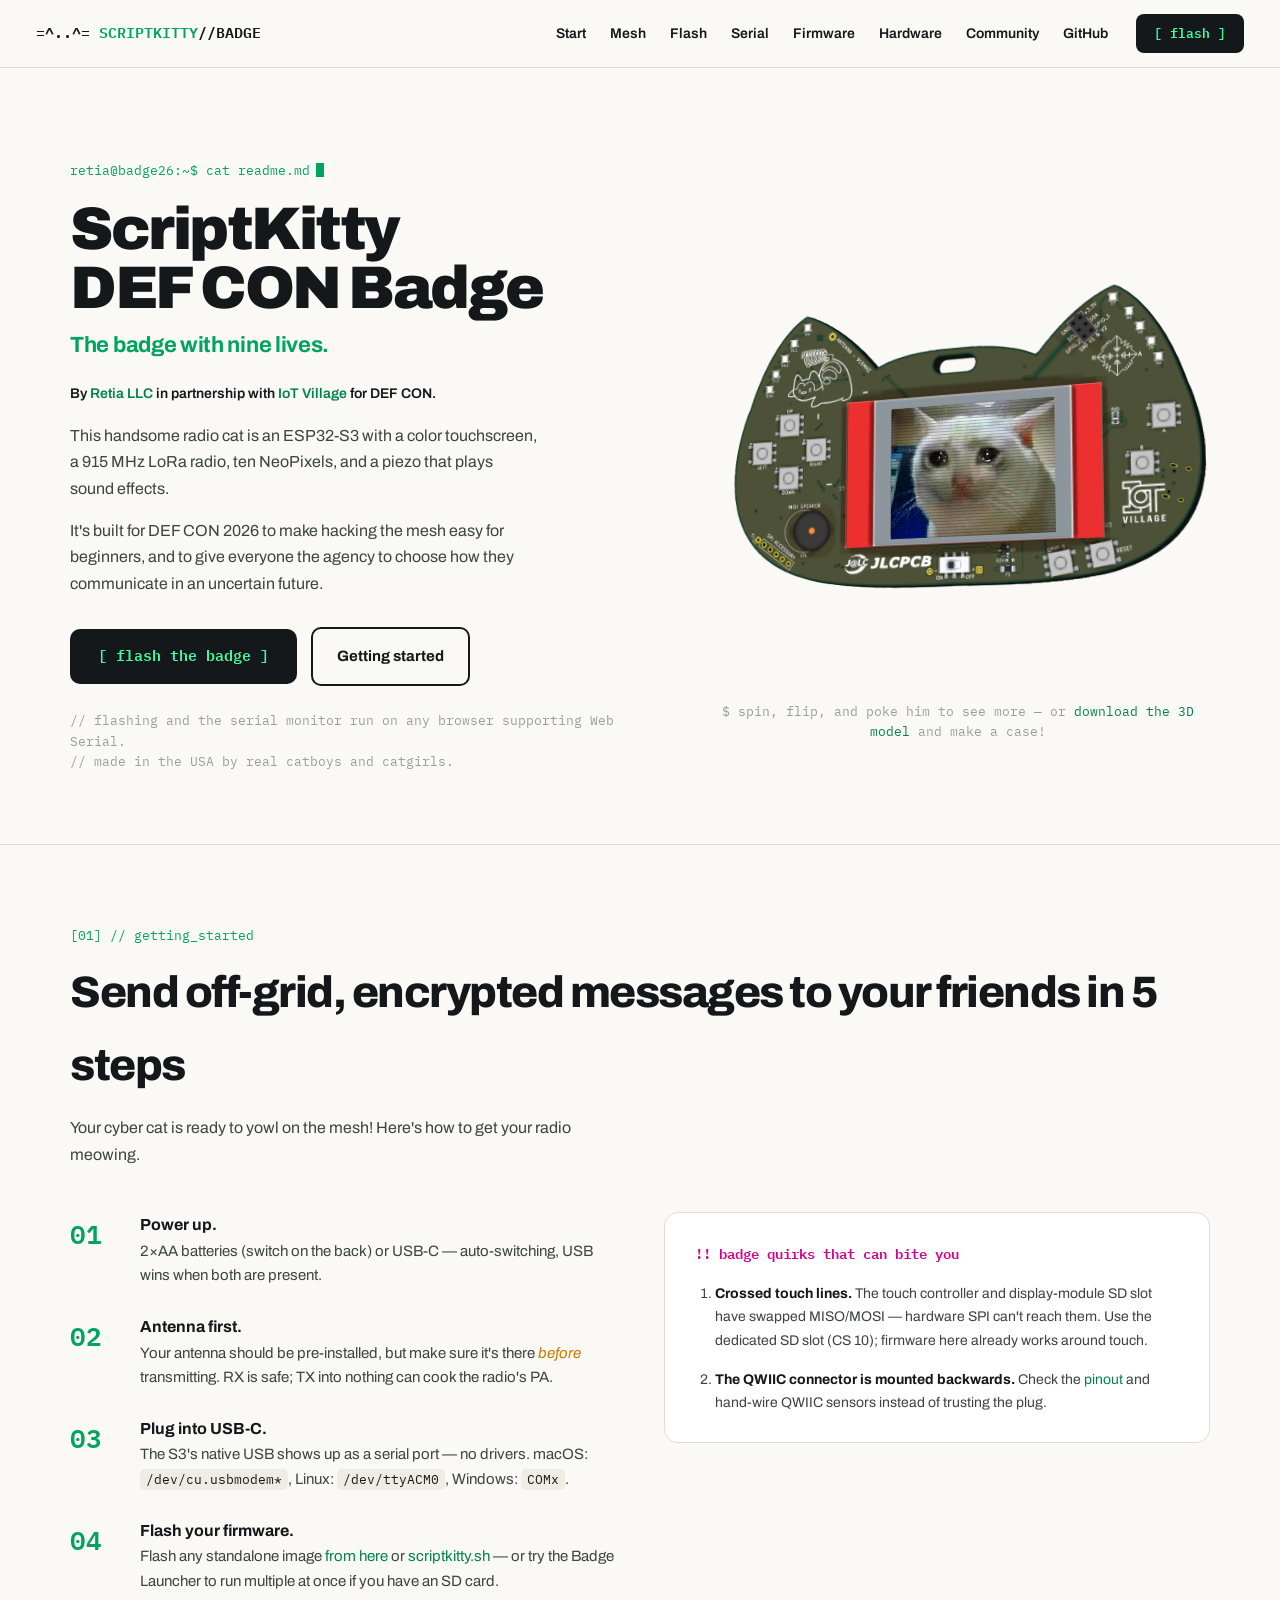
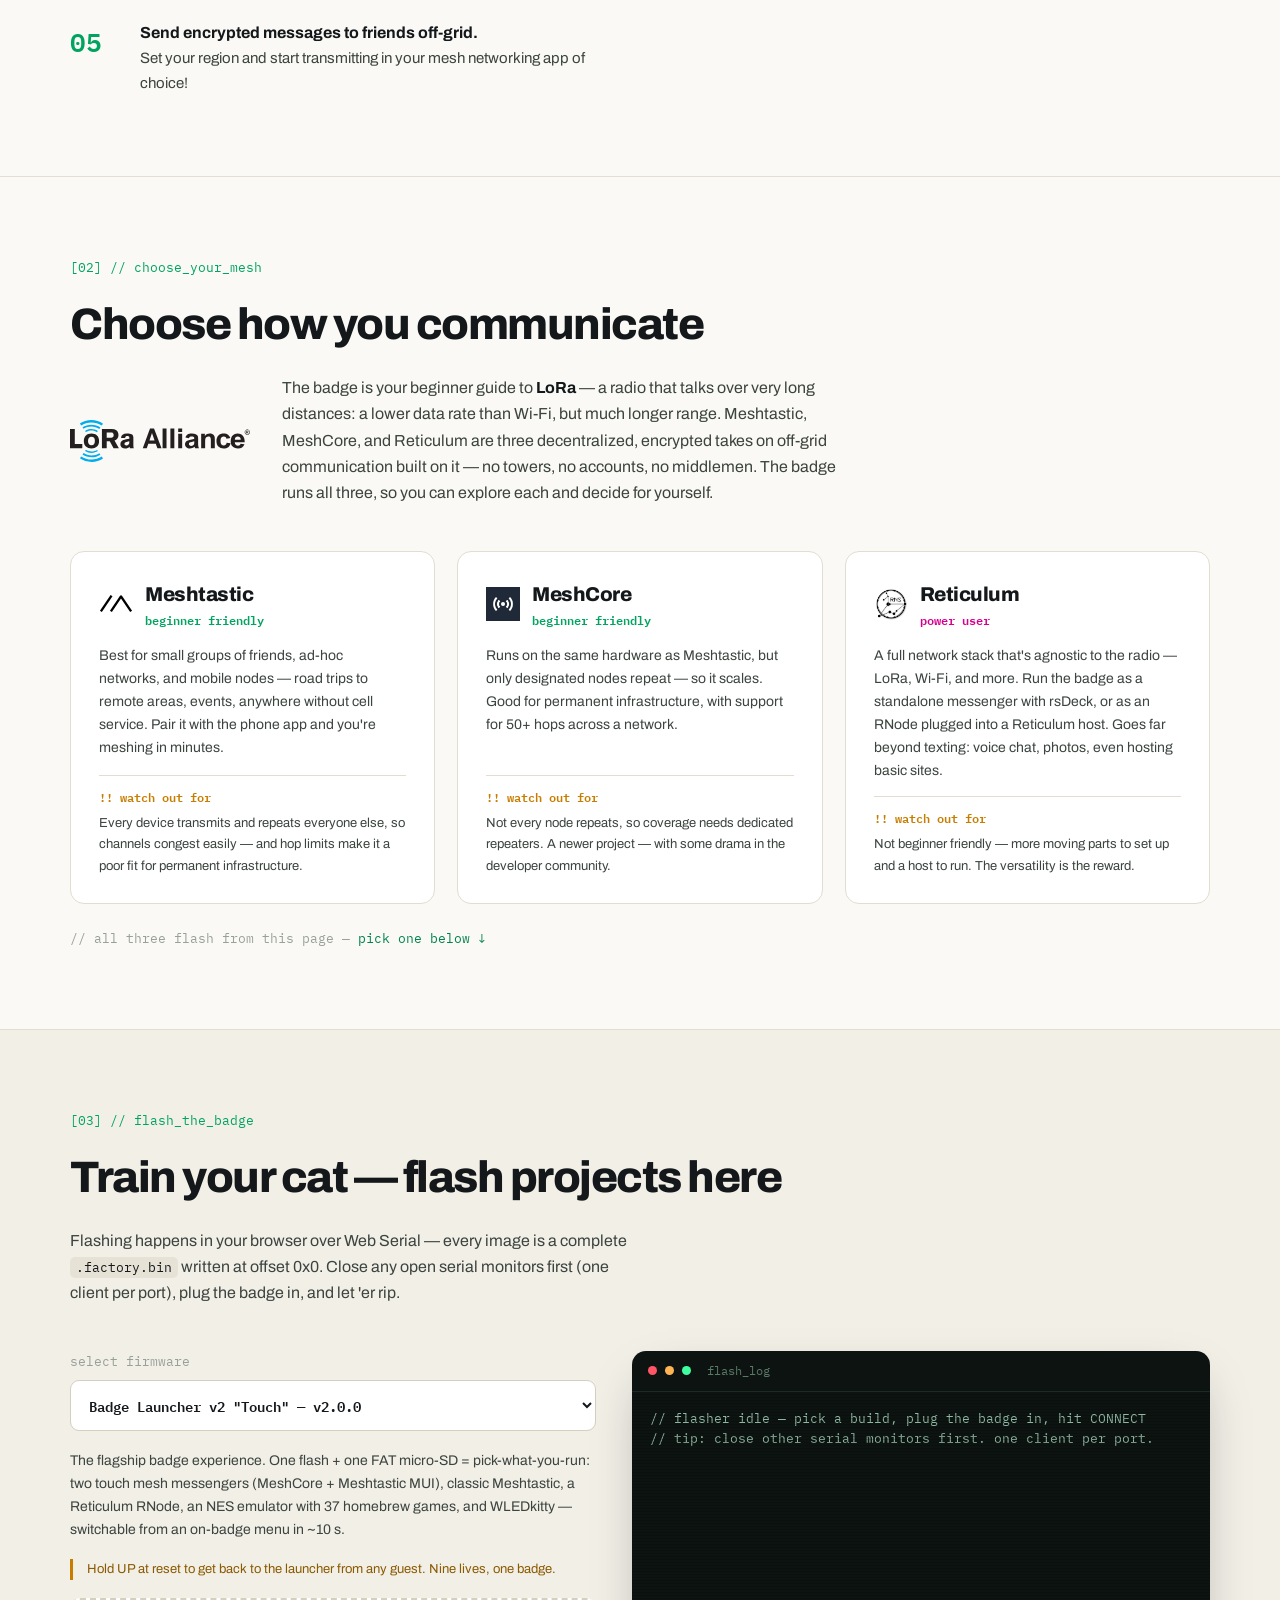
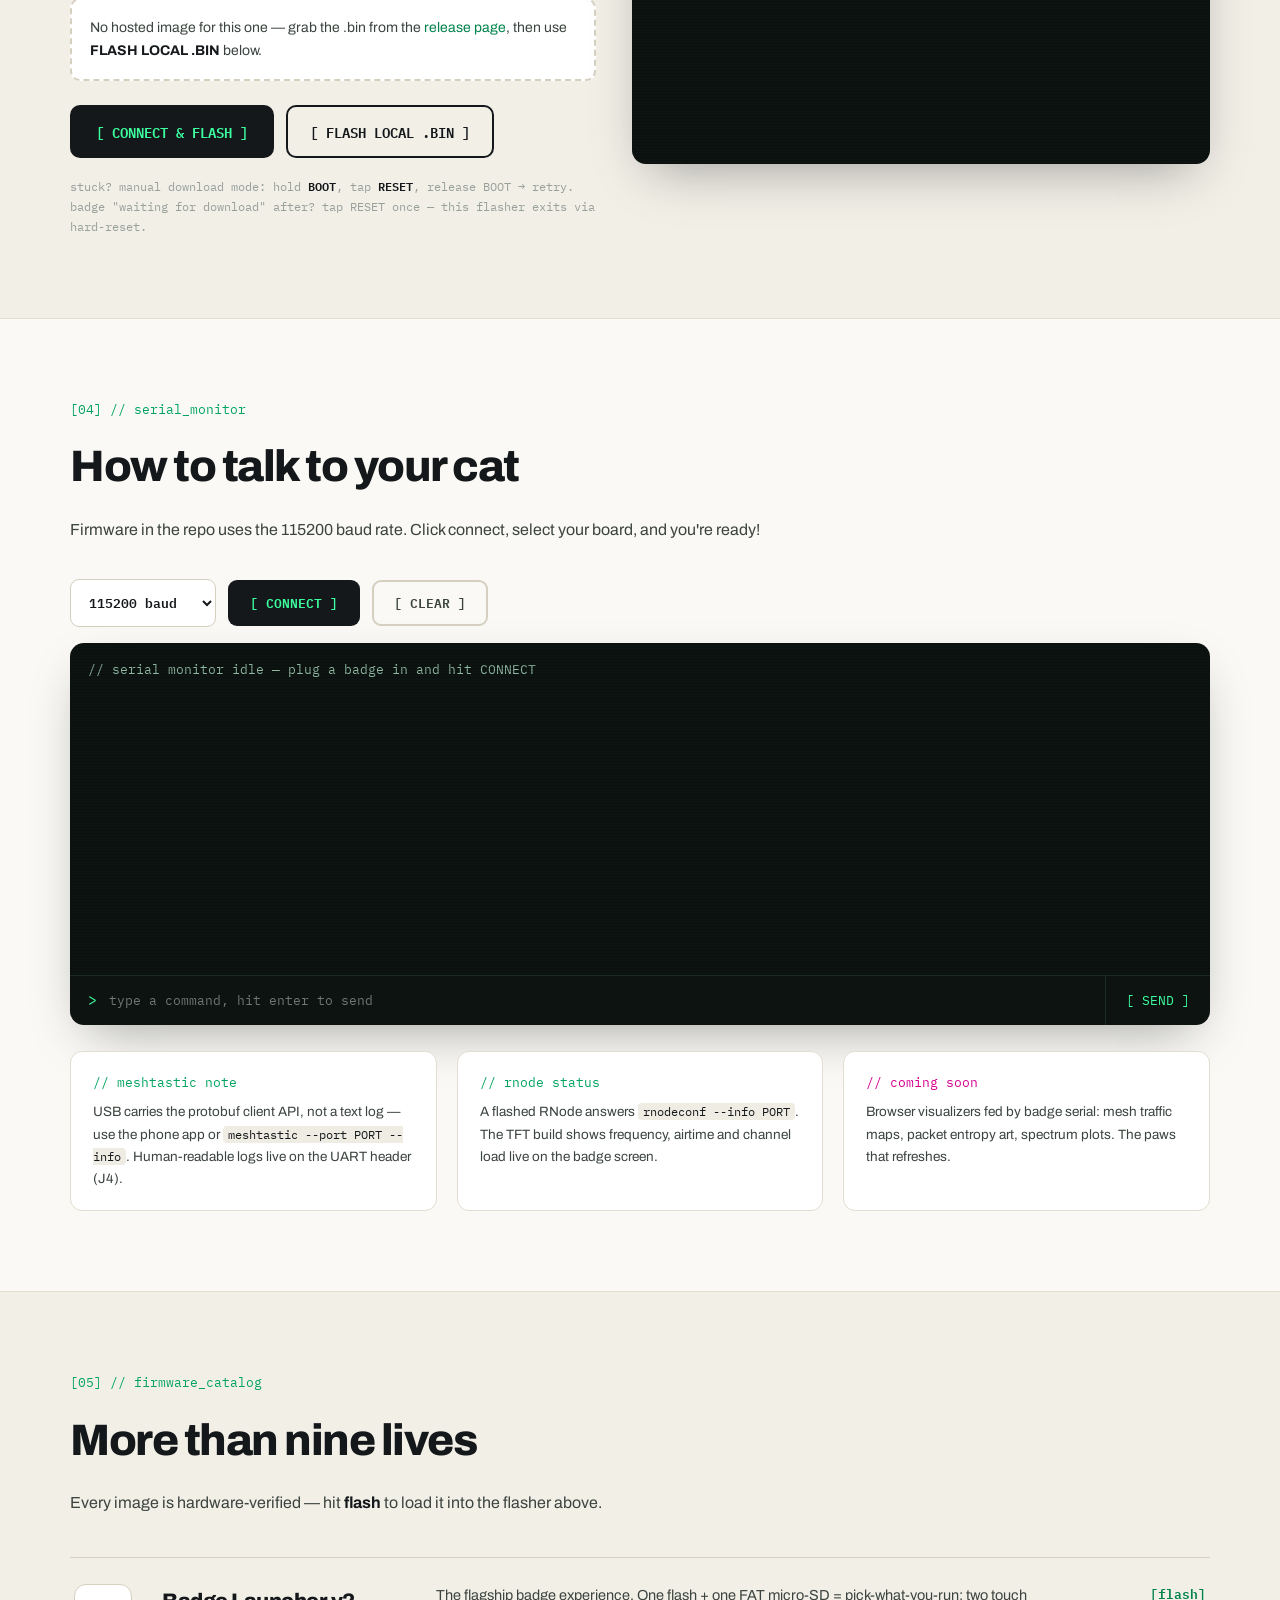
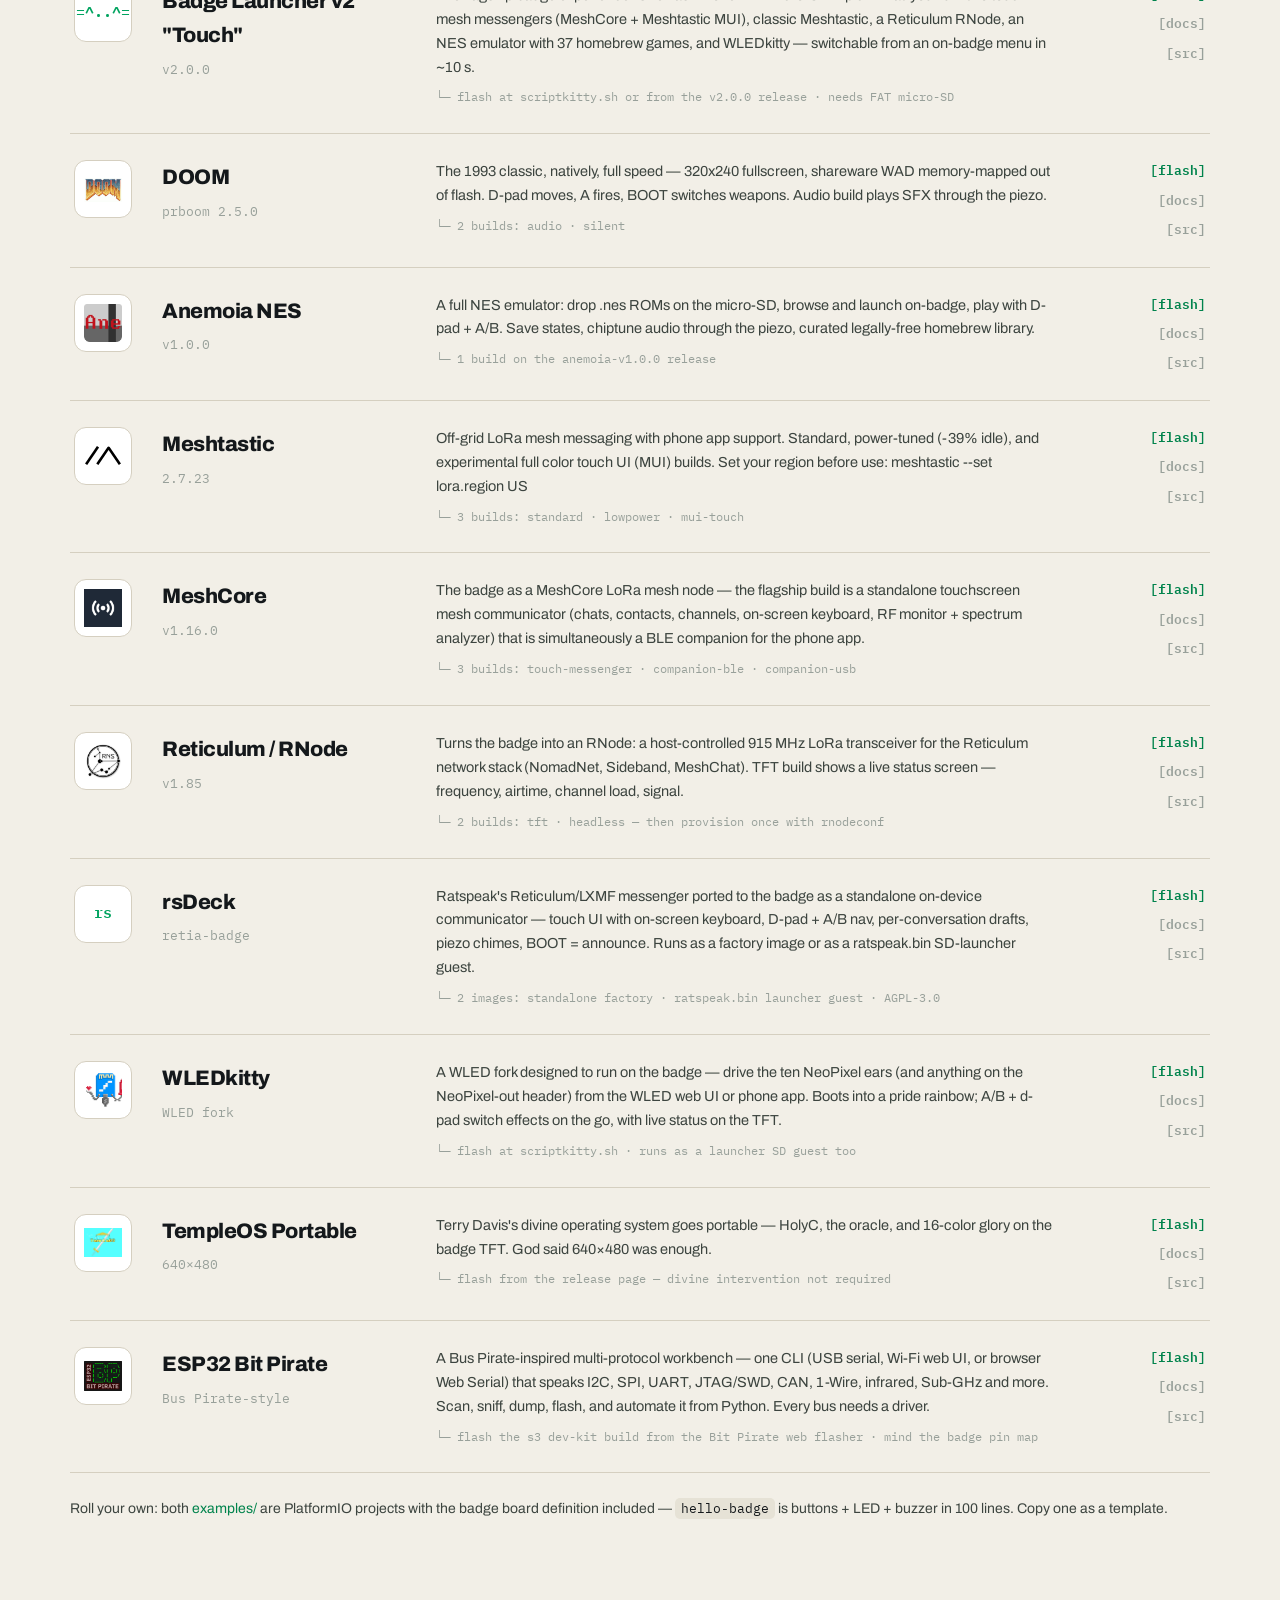
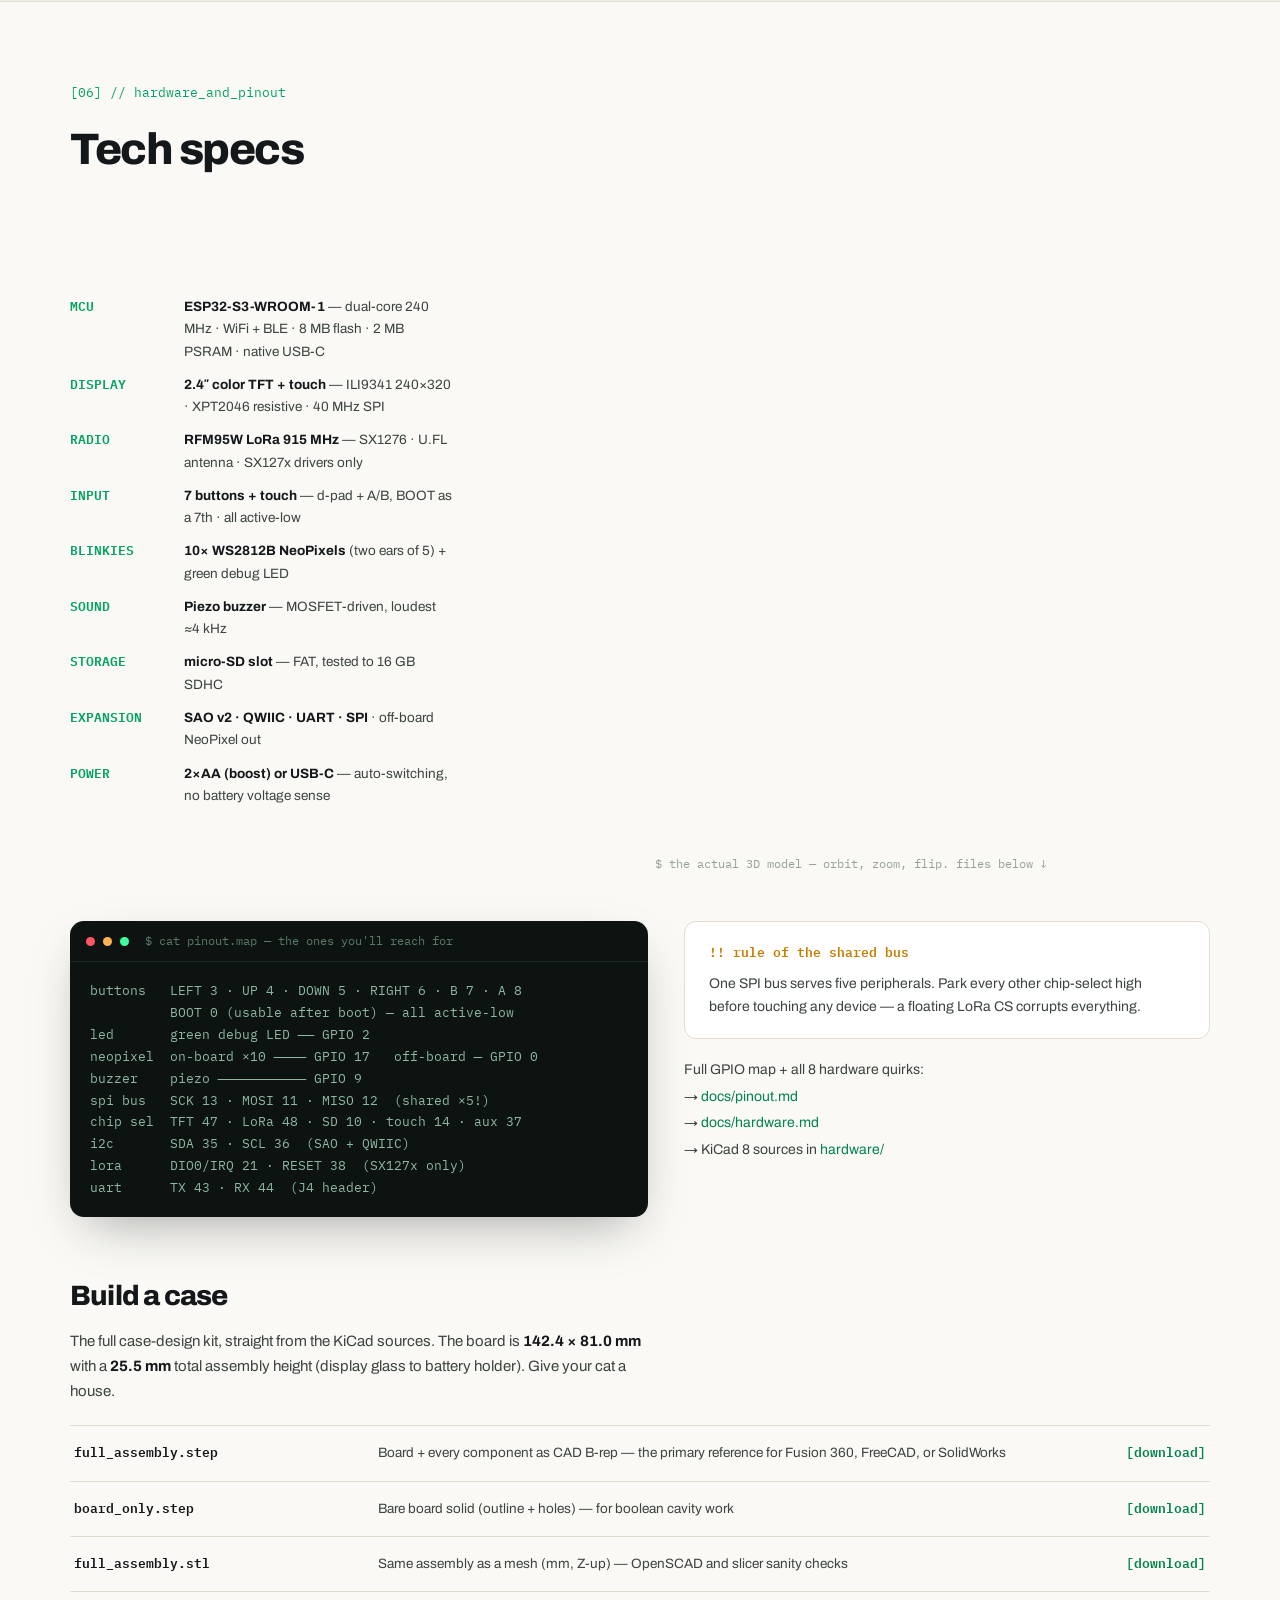
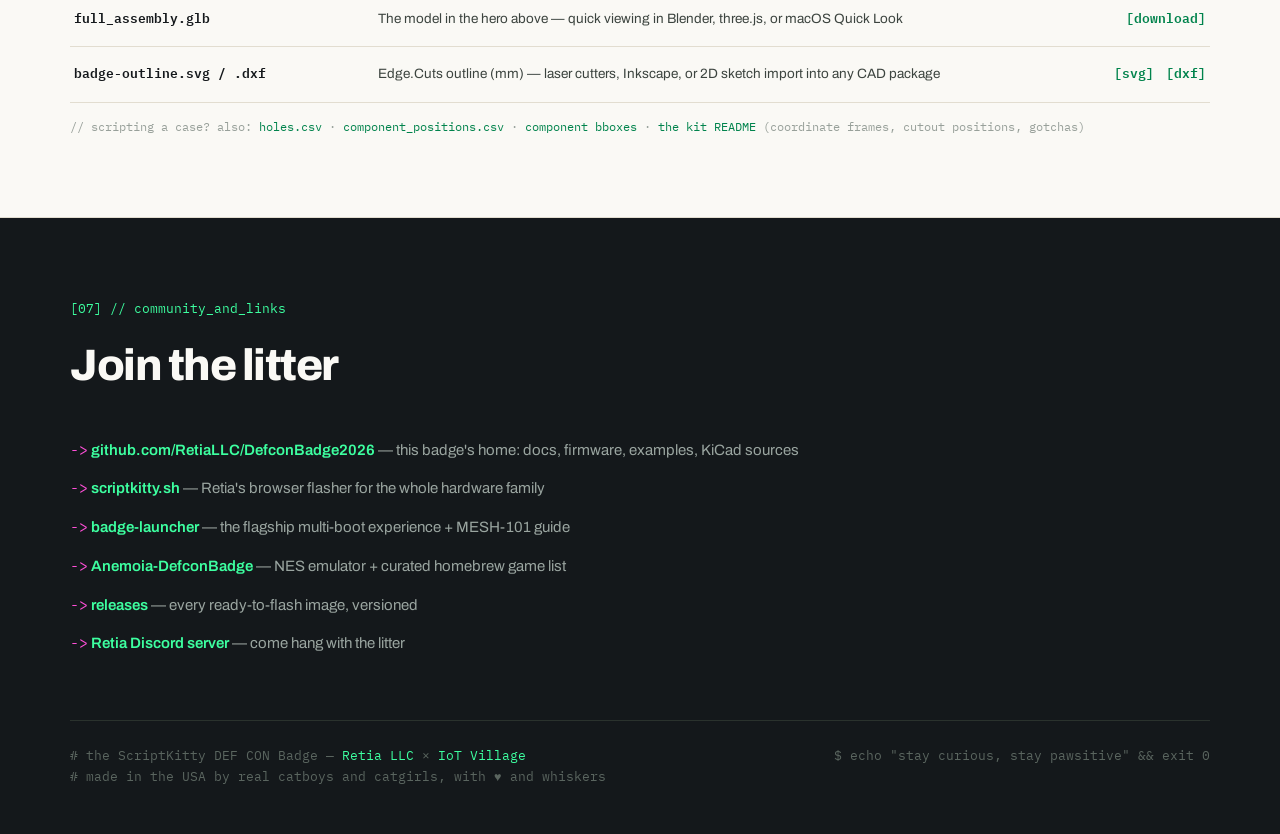
==== index.html @ ab83ee5b "Let the serial-monitor lead sit on one line Co-Authored-By: Claude Fable 5 <noreply@anthropic.com>" ====
<!DOCTYPE html>
<html lang="en">
<head>
<meta charset="utf-8">
<meta name="viewport" content="width=device-width, initial-scale=1">
<title>ScriptKitty DEF CON Badge — getting started</title>
<meta name="description" content="The badge with nine lives. Getting started, in-browser flashing, serial monitor, firmware catalog, hardware specs and case-design kit for the ScriptKitty DEF CON Badge by Retia LLC × IoT Village.">
<meta property="og:title" content="ScriptKitty DEF CON Badge">
<meta property="og:description" content="The badge with nine lives — flash it, mesh with it, build it a house.">
<meta property="og:image" content="https://www.catbadge.online/assets/badge-top-clean.png">
<meta property="og:url" content="https://www.catbadge.online/">
<link rel="icon" href="data:image/svg+xml,%3Csvg%20xmlns='http://www.w3.org/2000/svg'%20viewBox='0%200%20100%20100'%3E%3Ctext%20y='0.9em'%20font-size='90'%3E%F0%9F%90%B1%3C/text%3E%3C/svg%3E">
<link rel="preconnect" href="https://fonts.googleapis.com">
<link rel="preconnect" href="https://fonts.gstatic.com" crossorigin>
<link href="https://fonts.googleapis.com/css2?family=Archivo:wght@400;500;600;700;800;900&family=IBM+Plex+Mono:wght@400;500;600&display=swap" rel="stylesheet">
<link rel="stylesheet" href="styles.css">
<script type="module">
import { ESPLoader, Transport } from "./vendor/esptool-bundle.js";
window.esptooljs = { ESPLoader, Transport };
</script>
<script type="module" src="vendor/model-viewer.min.js"></script>
</head>
<body>
<div style="font-family:'Archivo',sans-serif; background:#faf9f5; color:#3c443f; min-height:100vh; font-size:15px; line-height:1.65;">

  <nav style="position:sticky; top:0; z-index:50; display:flex; align-items:center; gap:28px; padding:14px 36px; background:rgba(250,249,245,0.94); backdrop-filter:blur(8px); border-bottom:1px solid #e2ddd0; flex-wrap:wrap;">
    <span style="font-family:'IBM Plex Mono',monospace; font-weight:600; color:#14181b; font-size:15px;">=^..^= <span style="color:#00a35f;">SCRIPTKITTY</span>//BADGE</span>
    <div style="display:flex; gap:24px; flex-wrap:wrap; font-size:14px; font-weight:600; margin-left:auto;">
      <a href="#start" class="nav-link">Start</a>
      <a href="#mesh" class="nav-link">Mesh</a>
      <a href="#flash" class="nav-link">Flash</a>
      <a href="#serial" class="nav-link">Serial</a>
      <a href="#firmware" class="nav-link">Firmware</a>
      <a href="#hardware" class="nav-link">Hardware</a>
      <a href="#links" class="nav-link">Community</a>
      <a href="https://github.com/RetiaLLC/DefconBadge2026" target="_blank" rel="noopener" class="nav-link">GitHub</a>
    </div>
    <a href="#flash" class="btn-dark" style="font-size:13px; padding:9px 18px; border-radius:8px;">[ flash ]</a>
  </nav>

  <header style="max-width:1140px; margin:0 auto; padding:92px 36px 72px; display:grid; grid-template-columns:1.15fr 1fr; gap:56px; align-items:center;" class="grid-hero">
    <div>
      <div style="font-family:'IBM Plex Mono',monospace; font-size:13px; color:#00a35f; margin-bottom:18px;">retia@badge26:~$ cat readme.md<span style="display:inline-block; width:8px; height:14px; background:#00a35f; margin-left:6px; vertical-align:-2px; animation:blinkc 1.1s step-end infinite;"></span></div>
      <h1 style="margin:0 0 10px; font-size:60px; line-height:0.98; color:#14181b; font-weight:900; letter-spacing:-2.5px;">ScriptKitty<br>DEF CON Badge</h1>
      <div style="font-size:22px; font-weight:700; color:#00a35f; margin-bottom:18px; letter-spacing:-0.3px;">The badge with nine lives.</div>
      <div style="font-size:14px; font-weight:600; color:#14181b; margin-bottom:18px;">By <a href="https://retia.io" target="_blank" rel="noopener">Retia LLC</a> in partnership with <a href="https://www.iotvillage.org" target="_blank" rel="noopener">IoT Village</a> for DEF CON.</div>
      <p style="margin:0 0 16px; max-width:52ch; font-size:16px;">This handsome radio cat is an ESP32-S3 with a color touchscreen, a 915&nbsp;MHz LoRa radio, ten NeoPixels, and a piezo that plays sound effects.</p>
      <p style="margin:0 0 30px; max-width:52ch; font-size:16px;">It's built for DEF CON 2026 to make hacking the mesh easy for beginners, and to give everyone the agency to choose how they communicate in an uncertain future.</p>
      <div style="display:flex; gap:14px; flex-wrap:wrap; align-items:center;">
        <a href="#flash" class="btn-dark" style="font-size:15px; padding:15px 28px; border-radius:10px;">[ flash the badge ]</a>
        <a href="#start" class="btn-outline" style="font-family:'Archivo',sans-serif; font-weight:700; font-size:15px; padding:15px 24px; border-radius:10px;">Getting started</a>
      </div>
      <div style="margin-top:24px; font-family:'IBM Plex Mono',monospace; font-size:12.5px; color:#98a09a;">// flashing and the serial monitor run on any browser supporting Web Serial.<br>// made in the USA by real catboys and catgirls.</div>
    </div>
    <div style="user-select:none;">
      <div id="spin-stage" style="perspective:1500px; cursor:grab; touch-action:none;">
        <div id="spin-card" style="position:relative; width:100%; aspect-ratio:1/1; transform-style:preserve-3d; will-change:transform;">
          <img src="assets/badge-top-clean.png" alt="" draggable="false" style="position:absolute; inset:0; width:100%; height:100%; transform:translateZ(-7px); filter:brightness(0.28) saturate(0.5);">
          <img src="assets/badge-top-clean.png" alt="" draggable="false" style="position:absolute; inset:0; width:100%; height:100%; transform:translateZ(-3.5px); filter:brightness(0.28) saturate(0.5);">
          <img src="assets/badge-top-clean.png" alt="" draggable="false" style="position:absolute; inset:0; width:100%; height:100%; transform:translateZ(0px); filter:brightness(0.28) saturate(0.5);">
          <img src="assets/badge-top-clean.png" alt="" draggable="false" style="position:absolute; inset:0; width:100%; height:100%; transform:translateZ(3.5px); filter:brightness(0.28) saturate(0.5);">
          <img src="assets/badge-top-clean.png" alt="" draggable="false" style="position:absolute; inset:0; width:100%; height:100%; transform:translateZ(7px); filter:brightness(0.28) saturate(0.5);">
          <img src="assets/badge-top-clean.png" alt="Badge top — KiCad render" draggable="false" style="position:absolute; inset:0; width:100%; height:100%; backface-visibility:hidden; transform:translateZ(10px);">
          <img src="assets/badge-bottom-clean.png" alt="Badge bottom — KiCad render" draggable="false" style="position:absolute; inset:0; width:100%; height:100%; backface-visibility:hidden; transform:rotateY(180deg) translateZ(10px);">
          <img src="assets/screen-cat.jpg" alt="On-screen content" draggable="false" style="position:absolute; left:36.4%; top:42.8%; width:34.4%; height:26.3%; object-fit:cover; backface-visibility:hidden; transform:translateZ(10.5px); image-rendering:pixelated; filter:contrast(1.25) saturate(1.5) brightness(0.95);">
          <div style="position:absolute; left:36.4%; top:42.8%; width:34.4%; height:26.3%; pointer-events:none; backface-visibility:hidden; transform:translateZ(10.6px); background:repeating-linear-gradient(0deg, rgba(0,0,0,0.22) 0px, rgba(0,0,0,0.22) 1px, transparent 1px, transparent 3px), radial-gradient(ellipse at center, transparent 55%, rgba(0,0,0,0.35) 100%);"></div>
        </div>
      </div>
      <div style="margin-top:6px; font-family:'IBM Plex Mono',monospace; font-size:12.5px; color:#98a09a; text-align:center;">$ spin, flip, and poke him to see more — or <a href="#case">download the 3D model</a> and make a case!</div>
    </div>
  </header>

  <section id="start" style="border-top:1px solid #e2ddd0;">
    <div style="max-width:1140px; margin:0 auto; padding:80px 36px;">
      <div style="font-family:'IBM Plex Mono',monospace; font-size:13px; color:#00a35f; margin-bottom:10px;">[01] // getting_started</div>
      <h2 style="margin:0 0 14px; font-size:44px; color:#14181b; font-weight:800; letter-spacing:-1.5px;">Send off-grid, encrypted messages to your friends in 5 steps</h2>
      <p style="margin:0 0 44px; max-width:62ch; font-size:16px;">Your cyber cat is ready to yowl on the mesh! Here's how to get your radio meowing.</p>
      <div style="display:grid; grid-template-columns:1fr 1fr; gap:48px; align-items:start;" class="grid-2col">
        <ol style="list-style:none; margin:0; padding:0; display:grid; gap:26px;">
          <li style="display:grid; grid-template-columns:52px 1fr; gap:18px;">
            <span style="font-family:'IBM Plex Mono',monospace; font-size:26px; font-weight:600; color:#00a35f;">01</span>
            <span><strong style="color:#14181b; font-size:16px;">Power up.</strong><br>2×AA batteries (switch on the back) or USB-C — auto-switching, USB wins when both are present.</span>
          </li>
          <li style="display:grid; grid-template-columns:52px 1fr; gap:18px;">
            <span style="font-family:'IBM Plex Mono',monospace; font-size:26px; font-weight:600; color:#00a35f;">02</span>
            <span><strong style="color:#14181b; font-size:16px;">Antenna first.</strong><br>Your antenna should be pre-installed, but make sure it's there <em style="color:#c77d00;">before</em> transmitting. RX is safe; TX into nothing can cook the radio's PA.</span>
          </li>
          <li style="display:grid; grid-template-columns:52px 1fr; gap:18px;">
            <span style="font-family:'IBM Plex Mono',monospace; font-size:26px; font-weight:600; color:#00a35f;">03</span>
            <span><strong style="color:#14181b; font-size:16px;">Plug into USB-C.</strong><br>The S3's native USB shows up as a serial port — no drivers. macOS: <code class="chip">/dev/cu.usbmodem*</code>, Linux: <code class="chip">/dev/ttyACM0</code>, Windows: <code class="chip">COMx</code>.</span>
          </li>
          <li style="display:grid; grid-template-columns:52px 1fr; gap:18px;">
            <span style="font-family:'IBM Plex Mono',monospace; font-size:26px; font-weight:600; color:#00a35f;">04</span>
            <span><strong style="color:#14181b; font-size:16px;">Flash your firmware.</strong><br>Flash any standalone image <a href="#flash">from here</a> or <a href="https://scriptkitty.sh" target="_blank" rel="noopener">scriptkitty.sh</a> — or try the Badge Launcher to run multiple at once if you have an SD card.</span>
          </li>
          <li style="display:grid; grid-template-columns:52px 1fr; gap:18px;">
            <span style="font-family:'IBM Plex Mono',monospace; font-size:26px; font-weight:600; color:#00a35f;">05</span>
            <span><strong style="color:#14181b; font-size:16px;">Send encrypted messages to friends off-grid.</strong><br>Set your region and start transmitting in your mesh networking app of choice!</span>
          </li>
        </ol>
        <div style="background:#fff; border:1px solid #e2ddd0; border-radius:14px; padding:28px 30px; align-self:start;">
          <div style="font-family:'IBM Plex Mono',monospace; color:#d6008f; font-weight:600; font-size:14px; margin-bottom:18px;">!! badge quirks that can bite you</div>
          <ol style="margin:0; padding-left:20px; display:grid; gap:16px; font-size:14px;">
            <li><strong style="color:#14181b;">Crossed touch lines.</strong> The touch controller and display-module SD slot have swapped MISO/MOSI — hardware SPI can't reach them. Use the dedicated SD slot (CS&nbsp;10); firmware here already works around touch.</li>
            <li><strong style="color:#14181b;">The QWIIC connector is mounted backwards.</strong> Check the <a href="#hardware">pinout</a> and hand-wire QWIIC sensors instead of trusting the plug.</li>
          </ol>
        </div>
      </div>
    </div>
  </section>

  <section id="mesh" style="border-top:1px solid #e2ddd0;">
    <div style="max-width:1140px; margin:0 auto; padding:80px 36px;">
      <div style="font-family:'IBM Plex Mono',monospace; font-size:13px; color:#00a35f; margin-bottom:10px;">[02] // choose_your_mesh</div>
      <h2 style="margin:0 0 14px; font-size:44px; color:#14181b; font-weight:800; letter-spacing:-1.5px;">Choose how you communicate</h2>
      <div style="display:flex; gap:32px; align-items:center; margin-bottom:44px; flex-wrap:wrap;">
        <div role="img" aria-label="LoRa Alliance logo" style="width:180px; height:52px; background-image:url('assets/logo-lora-alliance.svg'); background-size:contain; background-position:center; background-repeat:no-repeat; flex-shrink:0;"></div>
        <p style="margin:0; max-width:62ch; font-size:16px; flex:1; min-width:320px;">The badge is your beginner guide to <strong style="color:#14181b;">LoRa</strong> — a radio that talks over very long distances: a lower data rate than Wi-Fi, but much longer range. Meshtastic, MeshCore, and Reticulum are three decentralized, encrypted takes on off-grid communication built on it — no towers, no accounts, no middlemen. The badge runs all three, so you can explore each and decide for yourself.</p>
      </div>
      <div style="display:grid; grid-template-columns:1fr 1fr 1fr; gap:22px;" class="grid-3col">
        <div style="background:#fff; border:1px solid #e2ddd0; border-radius:14px; padding:26px 28px; display:flex; flex-direction:column; gap:14px;">
          <div style="display:flex; align-items:center; gap:12px;">
            <div style="width:34px; height:34px; background-image:url('assets/logo-meshtastic.svg'); background-size:contain; background-position:center; background-repeat:no-repeat;"></div>
            <div>
              <div style="color:#14181b; font-weight:800; font-size:20px; letter-spacing:-0.5px;">Meshtastic</div>
              <div style="font-family:'IBM Plex Mono',monospace; font-size:11.5px; color:#00a35f; font-weight:600;">beginner friendly</div>
            </div>
          </div>
          <div style="font-size:14px;">Best for small groups of friends, ad-hoc networks, and mobile nodes — road trips to remote areas, events, anywhere without cell service. Pair it with the phone app and you're meshing in minutes.</div>
          <div style="border-top:1px solid #e2ddd0; padding-top:12px; margin-top:auto;">
            <div style="font-family:'IBM Plex Mono',monospace; font-size:11.5px; color:#c77d00; font-weight:600; margin-bottom:6px;">!! watch out for</div>
            <div style="font-size:13px;">Every device transmits and repeats everyone else, so channels congest easily — and hop limits make it a poor fit for permanent infrastructure.</div>
          </div>
        </div>
        <div style="background:#fff; border:1px solid #e2ddd0; border-radius:14px; padding:26px 28px; display:flex; flex-direction:column; gap:14px;">
          <div style="display:flex; align-items:center; gap:12px;">
            <div style="width:34px; height:34px; background-image:url('assets/logo-meshcore.png'); background-size:contain; background-position:center; background-repeat:no-repeat;"></div>
            <div>
              <div style="color:#14181b; font-weight:800; font-size:20px; letter-spacing:-0.5px;">MeshCore</div>
              <div style="font-family:'IBM Plex Mono',monospace; font-size:11.5px; color:#00a35f; font-weight:600;">beginner friendly</div>
            </div>
          </div>
          <div style="font-size:14px;">Runs on the same hardware as Meshtastic, but only designated nodes repeat — so it scales. Good for permanent infrastructure, with support for 50+ hops across a network.</div>
          <div style="border-top:1px solid #e2ddd0; padding-top:12px; margin-top:auto;">
            <div style="font-family:'IBM Plex Mono',monospace; font-size:11.5px; color:#c77d00; font-weight:600; margin-bottom:6px;">!! watch out for</div>
            <div style="font-size:13px;">Not every node repeats, so coverage needs dedicated repeaters. A newer project — with some drama in the developer community.</div>
          </div>
        </div>
        <div style="background:#fff; border:1px solid #e2ddd0; border-radius:14px; padding:26px 28px; display:flex; flex-direction:column; gap:14px;">
          <div style="display:flex; align-items:center; gap:12px;">
            <div style="width:34px; height:34px; background-image:url('assets/logo-reticulum.png'); background-size:contain; background-position:center; background-repeat:no-repeat;"></div>
            <div>
              <div style="color:#14181b; font-weight:800; font-size:20px; letter-spacing:-0.5px;">Reticulum</div>
              <div style="font-family:'IBM Plex Mono',monospace; font-size:11.5px; color:#d6008f; font-weight:600;">power user</div>
            </div>
          </div>
          <div style="font-size:14px;">A full network stack that's agnostic to the radio — LoRa, Wi-Fi, and more. Run the badge as a standalone messenger with rsDeck, or as an RNode plugged into a Reticulum host. Goes far beyond texting: voice chat, photos, even hosting basic sites.</div>
          <div style="border-top:1px solid #e2ddd0; padding-top:12px; margin-top:auto;">
            <div style="font-family:'IBM Plex Mono',monospace; font-size:11.5px; color:#c77d00; font-weight:600; margin-bottom:6px;">!! watch out for</div>
            <div style="font-size:13px;">Not beginner friendly — more moving parts to set up and a host to run. The versatility is the reward.</div>
          </div>
        </div>
      </div>
      <div style="margin-top:24px; font-family:'IBM Plex Mono',monospace; font-size:12.5px; color:#98a09a;">// all three flash from this page — <a href="#flash">pick one below ↓</a></div>
    </div>
  </section>

  <section id="flash" style="border-top:1px solid #e2ddd0; background:#f2efe7;">
    <div style="max-width:1140px; margin:0 auto; padding:80px 36px;">
      <div style="font-family:'IBM Plex Mono',monospace; font-size:13px; color:#00a35f; margin-bottom:10px;">[03] // flash_the_badge</div>
      <h2 style="margin:0 0 14px; font-size:44px; color:#14181b; font-weight:800; letter-spacing:-1.5px;">Train your cat — flash projects here</h2>
      <p style="margin:0 0 44px; max-width:64ch; font-size:16px;">Flashing happens in your browser over Web Serial — every image is a complete <code class="chip chip-band">.factory.bin</code> written at offset 0x0. Close any open serial monitors first (one client per port), plug the badge in, and let 'er rip.</p>
      <div style="display:grid; grid-template-columns:1fr 1.1fr; gap:36px; align-items:start;" class="grid-2col">
        <div style="display:grid; gap:18px;">
          <label style="display:grid; gap:8px; font-family:'IBM Plex Mono',monospace; font-size:12.5px; color:#98a09a;">select firmware
            <select id="fw-select" style="background:#fff; color:#14181b; border:1px solid #d5cfc0; border-radius:9px; padding:12px 14px; font-family:'IBM Plex Mono',monospace; font-size:14px; font-weight:600;"></select>
          </label>
          <div id="fw-desc" style="font-size:14px;">loading catalog…</div>
          <div id="fw-note" style="display:none; font-size:13px; color:#8a5a00; border-left:3px solid #c77d00; padding-left:14px;"></div>
          <div id="fw-builds" style="display:none; gap:8px;">
            <div style="font-family:'IBM Plex Mono',monospace; font-size:12.5px; color:#98a09a;">select build</div>
            <div id="fw-build-rows" style="display:grid; gap:8px;"></div>
          </div>
          <div id="fw-nobuild" style="display:none; font-size:14px; border:2px dashed #d5cfc0; border-radius:10px; padding:16px 18px; background:#fff;">No hosted image for this one — grab the .bin from the <a id="fw-page" href="#" target="_blank" rel="noopener">release page</a>, then use <strong style="color:#14181b;">FLASH LOCAL .BIN</strong> below.</div>
          <div style="display:flex; gap:12px; flex-wrap:wrap; margin-top:6px;">
            <button id="btn-flash" class="btn-dark" style="border:none; font-size:14px; padding:15px 26px; border-radius:10px; cursor:pointer;">[ CONNECT &amp; FLASH ]</button>
            <button id="btn-local" class="btn-outline" style="background:transparent; font-size:14px; padding:13px 22px; border-radius:10px; cursor:pointer;">[ FLASH LOCAL .BIN ]</button>
            <input type="file" accept=".bin" id="fw-file" style="display:none;">
          </div>
          <div style="font-family:'IBM Plex Mono',monospace; font-size:12px; color:#98a09a; line-height:1.7;">stuck? manual download mode: hold <span style="color:#14181b; font-weight:600;">BOOT</span>, tap <span style="color:#14181b; font-weight:600;">RESET</span>, release BOOT → retry.<br>badge "waiting for download" after? tap RESET once — this flasher exits via hard-reset.</div>
        </div>
        <div style="border-radius:14px; background:#0c1310; box-shadow:0 20px 50px -18px rgba(20,24,27,0.4); overflow:hidden;">
          <div style="display:flex; align-items:center; gap:8px; padding:10px 16px; border-bottom:1px solid #1c2a24; font-family:'IBM Plex Mono',monospace; font-size:12px; color:#5a7a68;">
            <span style="width:9px; height:9px; border-radius:50%; background:#ff5566;"></span>
            <span style="width:9px; height:9px; border-radius:50%; background:#ffb454;"></span>
            <span style="width:9px; height:9px; border-radius:50%; background:#3dffa0;"></span>
            <span style="margin-left:8px;">flash_log</span>
            <span id="flash-progress" style="margin-left:auto; color:#3dffa0;"></span>
          </div>
          <div style="position:relative;">
            <pre id="flash-log" style="margin:0; padding:16px 18px; height:340px; overflow:auto; font-family:'IBM Plex Mono',monospace; font-size:12.5px; line-height:1.65; color:#8fb8a3; white-space:pre-wrap; word-break:break-word;">// flasher idle — pick a build, plug the badge in, hit CONNECT
// tip: close other serial monitors first. one client per port.</pre>
            <div style="position:absolute; inset:0; pointer-events:none; background:repeating-linear-gradient(0deg, rgba(0,0,0,0.18) 0px, rgba(0,0,0,0.18) 1px, transparent 1px, transparent 3px);"></div>
          </div>
        </div>
      </div>
    </div>
  </section>

  <section id="serial" style="border-top:1px solid #e2ddd0;">
    <div style="max-width:1140px; margin:0 auto; padding:80px 36px;">
      <div style="font-family:'IBM Plex Mono',monospace; font-size:13px; color:#00a35f; margin-bottom:10px;">[04] // serial_monitor</div>
      <h2 style="margin:0 0 14px; font-size:44px; color:#14181b; font-weight:800; letter-spacing:-1.5px;">How to talk to your cat</h2>
      <p style="margin:0 0 36px; font-size:16px;">Firmware in the repo uses the 115200 baud rate. Click connect, select your board, and you're ready!</p>
      <div style="display:flex; gap:12px; flex-wrap:wrap; align-items:center; margin-bottom:16px;">
        <select id="ser-baud" style="background:#fff; color:#14181b; border:1px solid #d5cfc0; border-radius:9px; padding:11px 14px; font-family:'IBM Plex Mono',monospace; font-size:13px; font-weight:600;">
          <option value="115200">115200 baud</option>
          <option value="460800">460800 baud</option>
          <option value="921600">921600 baud</option>
          <option value="1000000">1000000 baud</option>
        </select>
        <button id="btn-ser" class="btn-dark" style="border:none; font-size:13px; padding:12px 22px; border-radius:9px; cursor:pointer;">[ CONNECT ]</button>
        <button id="btn-ser-clear" class="btn-ghost" style="background:transparent; font-size:13px; padding:10px 20px; border-radius:9px; cursor:pointer;">[ CLEAR ]</button>
      </div>
      <div style="border-radius:14px; background:#0c1310; box-shadow:0 20px 50px -18px rgba(20,24,27,0.4); overflow:hidden;">
        <div style="position:relative;">
          <pre id="ser-log" style="margin:0; padding:16px 18px; height:300px; overflow:auto; font-family:'IBM Plex Mono',monospace; font-size:12.5px; line-height:1.65; color:#8fb8a3; white-space:pre-wrap; word-break:break-word;">// serial monitor idle — plug a badge in and hit CONNECT</pre>
          <div style="position:absolute; inset:0; pointer-events:none; background:repeating-linear-gradient(0deg, rgba(0,0,0,0.18) 0px, rgba(0,0,0,0.18) 1px, transparent 1px, transparent 3px);"></div>
        </div>
        <div style="display:flex; border-top:1px solid #1c2a24;">
          <span style="padding:12px 0 12px 18px; color:#3dffa0; font-family:'IBM Plex Mono',monospace;">&gt;</span>
          <input id="ser-in" placeholder="type a command, hit enter to send" style="flex:1; background:transparent; border:none; outline:none; color:#d7ffe9; font-family:'IBM Plex Mono',monospace; font-size:13px; padding:12px 12px;">
          <button id="btn-ser-send" class="ser-send" style="background:transparent; border:none; border-left:1px solid #1c2a24; color:#3dffa0; padding:12px 20px; font-family:'IBM Plex Mono',monospace; font-size:13px; cursor:pointer;">[ SEND ]</button>
        </div>
      </div>
      <div style="display:grid; grid-template-columns:1fr 1fr 1fr; gap:20px; margin-top:26px; font-size:13.5px;" class="grid-3col">
        <div style="background:#fff; border:1px solid #e2ddd0; border-radius:12px; padding:20px 22px;">
          <div style="font-family:'IBM Plex Mono',monospace; color:#00a35f; margin-bottom:8px; font-size:13px;">// meshtastic note</div>
          USB carries the protobuf client API, not a text log — use the phone app or <code class="chip chip-sm">meshtastic --port PORT --info</code>. Human-readable logs live on the UART header (J4).
        </div>
        <div style="background:#fff; border:1px solid #e2ddd0; border-radius:12px; padding:20px 22px;">
          <div style="font-family:'IBM Plex Mono',monospace; color:#00a35f; margin-bottom:8px; font-size:13px;">// rnode status</div>
          A flashed RNode answers <code class="chip chip-sm">rnodeconf --info PORT</code>. The TFT build shows frequency, airtime and channel load live on the badge screen.
        </div>
        <div style="background:#fff; border:1px solid #e2ddd0; border-radius:12px; padding:20px 22px;">
          <div style="font-family:'IBM Plex Mono',monospace; color:#d6008f; margin-bottom:8px; font-size:13px;">// coming soon</div>
          Browser visualizers fed by badge serial: mesh traffic maps, packet entropy art, spectrum plots. The paws that refreshes.
        </div>
      </div>
    </div>
  </section>

  <section id="firmware" style="border-top:1px solid #e2ddd0; background:#f2efe7;">
    <div style="max-width:1140px; margin:0 auto; padding:80px 36px;">
      <div style="font-family:'IBM Plex Mono',monospace; font-size:13px; color:#00a35f; margin-bottom:10px;">[05] // firmware_catalog</div>
      <h2 style="margin:0 0 14px; font-size:44px; color:#14181b; font-weight:800; letter-spacing:-1.5px;">More than nine lives</h2>
      <p style="margin:0 0 40px; font-size:16px;">Every image is hardware-verified — hit <strong style="color:#14181b;">flash</strong> to load it into the flasher above.</p>
      <div id="catalog" style="border-top:1px solid #d5cfc0;"></div>
      <div style="font-size:14px; margin-top:24px;">Roll your own: both <a href="https://github.com/RetiaLLC/DefconBadge2026/tree/main/examples" target="_blank" rel="noopener">examples/</a> are PlatformIO projects with the badge board definition included — <code class="chip chip-band">hello-badge</code> is buttons + LED + buzzer in 100 lines. Copy one as a template.</div>
    </div>
  </section>

  <section id="hardware" style="border-top:1px solid #e2ddd0;">
    <div style="max-width:1140px; margin:0 auto; padding:80px 36px;">
      <div style="font-family:'IBM Plex Mono',monospace; font-size:13px; color:#00a35f; margin-bottom:10px;">[06] // hardware_and_pinout</div>
      <h2 style="margin:0 0 44px; font-size:44px; color:#14181b; font-weight:800; letter-spacing:-1.5px;">Tech specs</h2>
      <div style="display:grid; grid-template-columns:0.8fr 1.5fr; gap:40px; align-items:center; margin-bottom:48px;" class="grid-2col">
        <div style="display:grid; gap:11px; font-size:13.5px;">
          <div style="display:grid; grid-template-columns:100px 1fr; gap:14px;"><span class="spec-k">MCU</span><span><strong style="color:#14181b;">ESP32-S3-WROOM-1</strong> — dual-core 240 MHz · WiFi + BLE · 8 MB flash · 2 MB PSRAM · native USB-C</span></div>
          <div style="display:grid; grid-template-columns:100px 1fr; gap:14px;"><span class="spec-k">DISPLAY</span><span><strong style="color:#14181b;">2.4″ color TFT + touch</strong> — ILI9341 240×320 · XPT2046 resistive · 40 MHz SPI</span></div>
          <div style="display:grid; grid-template-columns:100px 1fr; gap:14px;"><span class="spec-k">RADIO</span><span><strong style="color:#14181b;">RFM95W LoRa 915 MHz</strong> — SX1276 · U.FL antenna · SX127x drivers only</span></div>
          <div style="display:grid; grid-template-columns:100px 1fr; gap:14px;"><span class="spec-k">INPUT</span><span><strong style="color:#14181b;">7 buttons + touch</strong> — d-pad + A/B, BOOT as a 7th · all active-low</span></div>
          <div style="display:grid; grid-template-columns:100px 1fr; gap:14px;"><span class="spec-k">BLINKIES</span><span><strong style="color:#14181b;">10× WS2812B NeoPixels</strong> (two ears of 5) + green debug LED</span></div>
          <div style="display:grid; grid-template-columns:100px 1fr; gap:14px;"><span class="spec-k">SOUND</span><span><strong style="color:#14181b;">Piezo buzzer</strong> — MOSFET-driven, loudest ≈4 kHz</span></div>
          <div style="display:grid; grid-template-columns:100px 1fr; gap:14px;"><span class="spec-k">STORAGE</span><span><strong style="color:#14181b;">micro-SD slot</strong> — FAT, tested to 16 GB SDHC</span></div>
          <div style="display:grid; grid-template-columns:100px 1fr; gap:14px;"><span class="spec-k">EXPANSION</span><span><strong style="color:#14181b;">SAO v2 · QWIIC · UART · SPI</strong> · off-board NeoPixel out</span></div>
          <div style="display:grid; grid-template-columns:100px 1fr; gap:14px;"><span class="spec-k">POWER</span><span><strong style="color:#14181b;">2×AA (boost) or USB-C</strong> — auto-switching, no battery voltage sense</span></div>
        </div>
        <div>
          <model-viewer src="assets/badge.glb" alt="ScriptKitty DEF CON badge — interactive 3D model" camera-controls auto-rotate auto-rotate-delay="2500" interaction-prompt="none" shadow-intensity="0.7" exposure="1.05" min-field-of-view="10deg" max-field-of-view="45deg" loading="lazy" reveal="auto" style="width:100%; height:620px; background:transparent;"></model-viewer>
          <div style="margin-top:4px; font-family:'IBM Plex Mono',monospace; font-size:12px; color:#98a09a; text-align:center;">$ the actual 3D model — orbit, zoom, flip. files below ↓</div>
        </div>
      </div>
      <div style="display:grid; grid-template-columns:1.1fr 1fr; gap:36px; align-items:start;" class="grid-2col">
        <div style="border-radius:14px; background:#0c1310; overflow:hidden; box-shadow:0 20px 50px -18px rgba(20,24,27,0.4);">
          <div style="display:flex; align-items:center; gap:8px; padding:10px 16px; border-bottom:1px solid #1c2a24; font-family:'IBM Plex Mono',monospace; font-size:12px; color:#5a7a68;">
            <span style="width:9px; height:9px; border-radius:50%; background:#ff5566;"></span>
            <span style="width:9px; height:9px; border-radius:50%; background:#ffb454;"></span>
            <span style="width:9px; height:9px; border-radius:50%; background:#3dffa0;"></span>
            <span style="margin-left:8px;">$ cat pinout.map — the ones you'll reach for</span>
          </div>
          <pre style="margin:0; padding:18px 20px; font-family:'IBM Plex Mono',monospace; font-size:12.5px; line-height:1.75; color:#8fb8a3; overflow:auto;">buttons   LEFT 3 · UP 4 · DOWN 5 · RIGHT 6 · B 7 · A 8
          BOOT 0 (usable after boot) — all active-low
led       green debug LED ── GPIO 2
neopixel  on-board ×10 ──── GPIO 17   off-board ─ GPIO 0
buzzer    piezo ─────────── GPIO 9
spi bus   SCK 13 · MOSI 11 · MISO 12  (shared ×5!)
chip sel  TFT 47 · LoRa 48 · SD 10 · touch 14 · aux 37
i2c       SDA 35 · SCL 36  (SAO + QWIIC)
lora      DIO0/IRQ 21 · RESET 38  (SX127x only)
uart      TX 43 · RX 44  (J4 header)</pre>
        </div>
        <div>
          <div style="background:#fff; border:1px solid #e2ddd0; border-radius:12px; padding:20px 24px; margin-bottom:18px;">
            <div style="font-family:'IBM Plex Mono',monospace; color:#c77d00; font-size:13px; font-weight:600; margin-bottom:8px;">!! rule of the shared bus</div>
            <div style="font-size:14px;">One SPI bus serves five peripherals. Park every other chip-select high before touching any device — a floating LoRa CS corrupts everything.</div>
          </div>
          <div style="font-size:14px; line-height:1.9;">Full GPIO map + all 8 hardware quirks:<br>
          → <a href="https://github.com/RetiaLLC/DefconBadge2026/blob/main/docs/pinout.md" target="_blank" rel="noopener">docs/pinout.md</a><br>
          → <a href="https://github.com/RetiaLLC/DefconBadge2026/blob/main/docs/hardware.md" target="_blank" rel="noopener">docs/hardware.md</a><br>
          → KiCad 8 sources in <a href="https://github.com/RetiaLLC/DefconBadge2026/tree/main/hardware" target="_blank" rel="noopener">hardware/</a></div>
        </div>
      </div>
      <div id="case" style="margin-top:56px;">
        <h3 style="margin:0 0 10px; font-size:28px; color:#14181b; font-weight:800; letter-spacing:-0.8px;">Build a case</h3>
        <p style="margin:0 0 22px; max-width:64ch; font-size:15px;">The full case-design kit, straight from the KiCad sources. The board is <strong style="color:#14181b;">142.4 × 81.0 mm</strong> with a <strong style="color:#14181b;">25.5 mm</strong> total assembly height (display glass to battery holder). Give your cat a house.</p>
        <div style="border-top:1px solid #e2ddd0;">
          <div style="display:grid; grid-template-columns:280px 1fr 140px; gap:24px; padding:16px 4px; border-bottom:1px solid #e2ddd0; align-items:baseline;" class="grid-dl">
            <span style="font-family:'IBM Plex Mono',monospace; font-size:13px; font-weight:600; color:#14181b;">full_assembly.step</span>
            <span style="font-size:13.5px;">Board + every component as CAD B-rep — the primary reference for Fusion 360, FreeCAD, or SolidWorks</span>
            <a href="case/full_assembly.step" download="full_assembly.step" style="font-family:'IBM Plex Mono',monospace; font-size:13px; font-weight:600; justify-self:end;">[download]</a>
          </div>
          <div style="display:grid; grid-template-columns:280px 1fr 140px; gap:24px; padding:16px 4px; border-bottom:1px solid #e2ddd0; align-items:baseline;" class="grid-dl">
            <span style="font-family:'IBM Plex Mono',monospace; font-size:13px; font-weight:600; color:#14181b;">board_only.step</span>
            <span style="font-size:13.5px;">Bare board solid (outline + holes) — for boolean cavity work</span>
            <a href="case/board_only_no_components.step" download="board_only_no_components.step" style="font-family:'IBM Plex Mono',monospace; font-size:13px; font-weight:600; justify-self:end;">[download]</a>
          </div>
          <div style="display:grid; grid-template-columns:280px 1fr 140px; gap:24px; padding:16px 4px; border-bottom:1px solid #e2ddd0; align-items:baseline;" class="grid-dl">
            <span style="font-family:'IBM Plex Mono',monospace; font-size:13px; font-weight:600; color:#14181b;">full_assembly.stl</span>
            <span style="font-size:13.5px;">Same assembly as a mesh (mm, Z-up) — OpenSCAD and slicer sanity checks</span>
            <a href="case/full_assembly.stl" download="full_assembly.stl" style="font-family:'IBM Plex Mono',monospace; font-size:13px; font-weight:600; justify-self:end;">[download]</a>
          </div>
          <div style="display:grid; grid-template-columns:280px 1fr 140px; gap:24px; padding:16px 4px; border-bottom:1px solid #e2ddd0; align-items:baseline;" class="grid-dl">
            <span style="font-family:'IBM Plex Mono',monospace; font-size:13px; font-weight:600; color:#14181b;">full_assembly.glb</span>
            <span style="font-size:13.5px;">The model in the hero above — quick viewing in Blender, three.js, or macOS Quick Look</span>
            <a href="assets/badge.glb" download="full_assembly.glb" style="font-family:'IBM Plex Mono',monospace; font-size:13px; font-weight:600; justify-self:end;">[download]</a>
          </div>
          <div style="display:grid; grid-template-columns:280px 1fr 140px; gap:24px; padding:16px 4px; border-bottom:1px solid #e2ddd0; align-items:baseline;" class="grid-dl">
            <span style="font-family:'IBM Plex Mono',monospace; font-size:13px; font-weight:600; color:#14181b;">badge-outline.svg / .dxf</span>
            <span style="font-size:13.5px;">Edge.Cuts outline (mm) — laser cutters, Inkscape, or 2D sketch import into any CAD package</span>
            <span style="display:flex; gap:12px; justify-self:end;"><a href="case/badge-outline.svg" download="board_outline.svg" style="font-family:'IBM Plex Mono',monospace; font-size:13px; font-weight:600;">[svg]</a><a href="case/badge-outline.dxf" download="board_outline.dxf" style="font-family:'IBM Plex Mono',monospace; font-size:13px; font-weight:600;">[dxf]</a></span>
          </div>
        </div>
        <div style="margin-top:14px; font-family:'IBM Plex Mono',monospace; font-size:12px; color:#98a09a;">// scripting a case? also: <a href="case/holes.csv" download="holes.csv">holes.csv</a> · <a href="case/component_positions.csv" download="component_positions.csv">component_positions.csv</a> · <a href="case/component_bboxes_step_frame.json" download="component_bboxes_step_frame.json">component bboxes</a> · <a href="case/README.md" download="README.md">the kit README</a> (coordinate frames, cutout positions, gotchas)</div>
      </div>
    </div>
  </section>

  <section id="links" style="border-top:1px solid #e2ddd0; background:#14181b;">
    <div style="max-width:1140px; margin:0 auto; padding:80px 36px 48px;">
      <div style="font-family:'IBM Plex Mono',monospace; font-size:13px; color:#3dffa0; margin-bottom:10px;">[07] // community_and_links</div>
      <h2 style="margin:0 0 36px; font-size:44px; color:#faf9f5; font-weight:800; letter-spacing:-1.5px;">Join the litter</h2>
      <div style="display:grid; gap:14px; font-size:15px; color:#9aa5a0;">
        <div><span style="color:#ff4fd8; font-family:'IBM Plex Mono',monospace;">-&gt;</span> <a href="https://github.com/RetiaLLC/DefconBadge2026" target="_blank" rel="noopener" class="link-lit">github.com/RetiaLLC/DefconBadge2026</a> — this badge's home: docs, firmware, examples, KiCad sources</div>
        <div><span style="color:#ff4fd8; font-family:'IBM Plex Mono',monospace;">-&gt;</span> <a href="https://scriptkitty.sh" target="_blank" rel="noopener" class="link-lit">scriptkitty.sh</a> — Retia's browser flasher for the whole hardware family</div>
        <div><span style="color:#ff4fd8; font-family:'IBM Plex Mono',monospace;">-&gt;</span> <a href="https://github.com/RetiaLLC/badge-launcher" target="_blank" rel="noopener" class="link-lit">badge-launcher</a> — the flagship multi-boot experience + MESH-101 guide</div>
        <div><span style="color:#ff4fd8; font-family:'IBM Plex Mono',monospace;">-&gt;</span> <a href="https://github.com/RetiaLLC/Anemoia-DefconBadge" target="_blank" rel="noopener" class="link-lit">Anemoia-DefconBadge</a> — NES emulator + curated homebrew game list</div>
        <div><span style="color:#ff4fd8; font-family:'IBM Plex Mono',monospace;">-&gt;</span> <a href="https://github.com/RetiaLLC/DefconBadge2026/releases" target="_blank" rel="noopener" class="link-lit">releases</a> — every ready-to-flash image, versioned</div>
        <div><span style="color:#ff4fd8; font-family:'IBM Plex Mono',monospace;">-&gt;</span> <a href="https://discord.gg/cJHNswdSTz" target="_blank" rel="noopener" class="link-lit">Retia Discord server</a> — come hang with the litter</div>
      </div>
      <footer style="margin-top:64px; padding-top:24px; border-top:1px solid #2a322d; font-family:'IBM Plex Mono',monospace; font-size:12.5px; color:#5a655f; display:flex; justify-content:space-between; flex-wrap:wrap; gap:12px;">
        <span># the ScriptKitty DEF CON Badge — <a href="https://retia.io" target="_blank" rel="noopener" class="link-static">Retia LLC</a> × <a href="https://www.iotvillage.org" target="_blank" rel="noopener" class="link-static">IoT Village</a><br># made in the USA by real catboys and catgirls, with ♥ and whiskers</span>
        <span>$ echo "stay curious, stay pawsitive" &amp;&amp; exit 0</span>
      </footer>
    </div>
  </section>
</div>
<script src="app.js"></script>
</body>
</html>
---- styles.css ----
/* ScriptKitty DEF CON Badge — base styles, hover states, responsive fallbacks.
   Layout + type live inline in index.html (recreated 1:1 from the design reference). */

body { margin: 0; background: #faf9f5; }
a { color: #00834c; text-decoration: none; }
a:hover { color: #d6008f; }
::selection { background: #3dffa0; color: #14181b; }
@keyframes blinkc { 0%,49% { opacity: 1; } 50%,100% { opacity: 0; } }

.nav-link { color: #14181b; }
.nav-link:hover { color: #00a35f; }

.btn-dark {
  display: inline-block;
  font-family: 'IBM Plex Mono', monospace;
  font-weight: 600;
  background: #14181b;
  color: #3dffa0;
  white-space: nowrap;
}
.btn-dark:hover { background: #232a26; color: #3dffa0; }

.btn-outline {
  display: inline-block;
  font-family: 'IBM Plex Mono', monospace;
  font-weight: 600;
  color: #14181b;
  border: 2px solid #14181b;
  white-space: nowrap;
}
.btn-outline:hover { border-color: #00a35f; color: #00a35f; }

.btn-ghost {
  font-family: 'IBM Plex Mono', monospace;
  font-weight: 600;
  color: #3c443f;
  border: 2px solid #d5cfc0;
  white-space: nowrap;
}
.btn-ghost:hover { border-color: #14181b; color: #14181b; }

button[disabled] { opacity: 0.55; cursor: default; }
button[disabled]:hover { background: #14181b; }
.btn-outline[disabled]:hover { background: transparent; border-color: #14181b; color: #14181b; }

.ser-send:hover { background: rgba(61,255,160,0.08); }

.chip {
  font-family: 'IBM Plex Mono', monospace;
  font-size: 13px;
  background: #efece3;
  padding: 2px 6px;
  border-radius: 5px;
  color: #14181b;
}
.chip-band { background: #e6e2d6; }
.chip-sm { font-size: 12px; padding: 1px 5px; border-radius: 4px; }

.spec-k {
  font-family: 'IBM Plex Mono', monospace;
  color: #00a35f;
  font-weight: 600;
  font-size: 12.5px;
}

.link-dim { color: #98a09a; }
.link-dim:hover { color: #d6008f; }
.link-lit { color: #3dffa0; font-weight: 600; }
.link-lit:hover { color: #ff4fd8; }
.link-static { color: #3dffa0; }
.link-static:hover { color: #3dffa0; }

/* catalog rows (built by app.js) */
.cat-row {
  display: grid;
  grid-template-columns: 64px 250px 1fr 130px;
  gap: 24px;
  padding: 26px 4px;
  border-bottom: 1px solid #d5cfc0;
  align-items: start;
}

/* build-picker rows */
.build-row {
  display: flex;
  gap: 12px;
  padding: 11px 16px;
  border: 2px solid #e2ddd0;
  border-radius: 10px;
  cursor: pointer;
  align-items: baseline;
  flex-wrap: wrap;
  background: #fff;
}
.build-row.sel { border-color: #00a35f; }

/* responsive: the reference is a fixed desktop layout; collapse the grids on small screens */
@media (max-width: 920px) {
  .grid-hero, .grid-2col { grid-template-columns: 1fr !important; }
  .grid-3col { grid-template-columns: 1fr !important; }
  .cat-row { grid-template-columns: 64px 1fr; grid-auto-flow: dense; }
  .cat-row .cat-desc { grid-column: 1 / -1; }
  .cat-row .cat-links { grid-column: 1 / -1; flex-direction: row !important; align-items: flex-start !important; }
  .grid-dl { grid-template-columns: 1fr !important; }
  .grid-dl a, .grid-dl span:last-child { justify-self: start !important; }
  h1 { font-size: 44px !important; }
  h2 { font-size: 34px !important; }
}
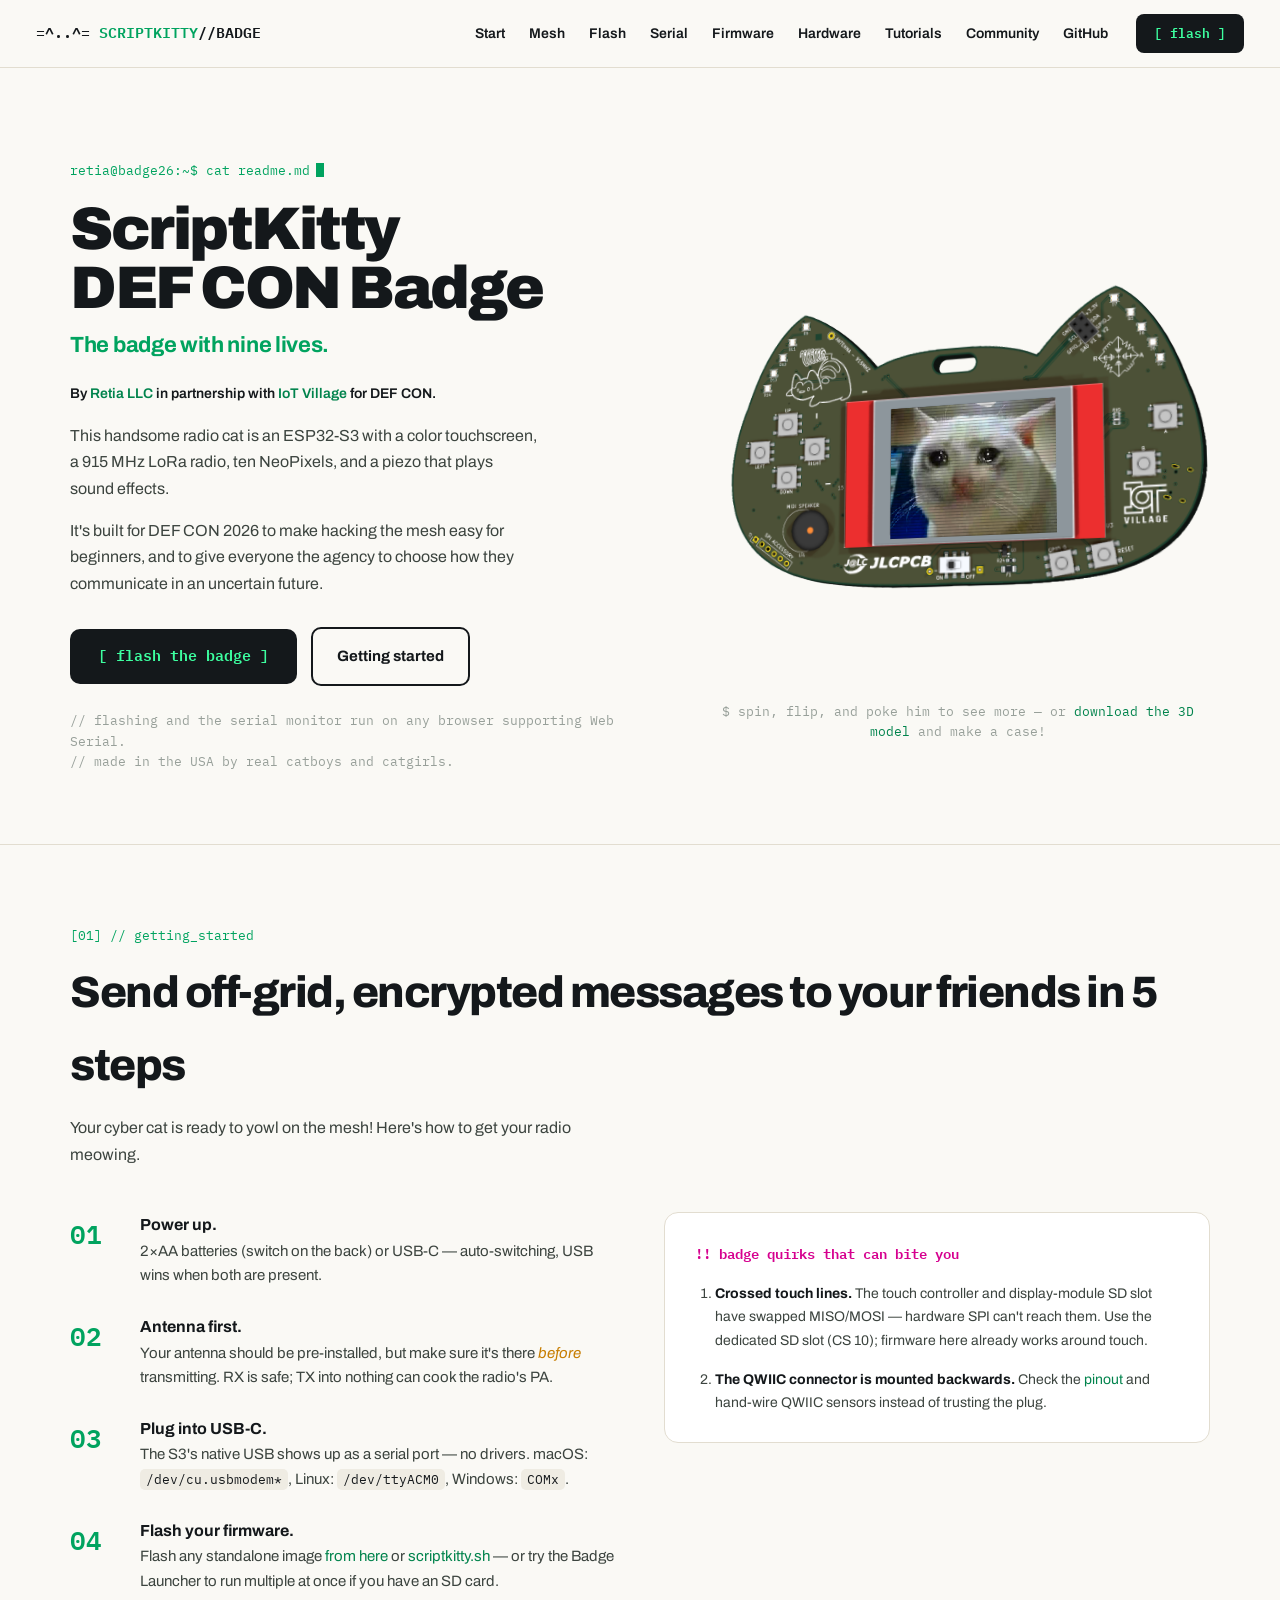
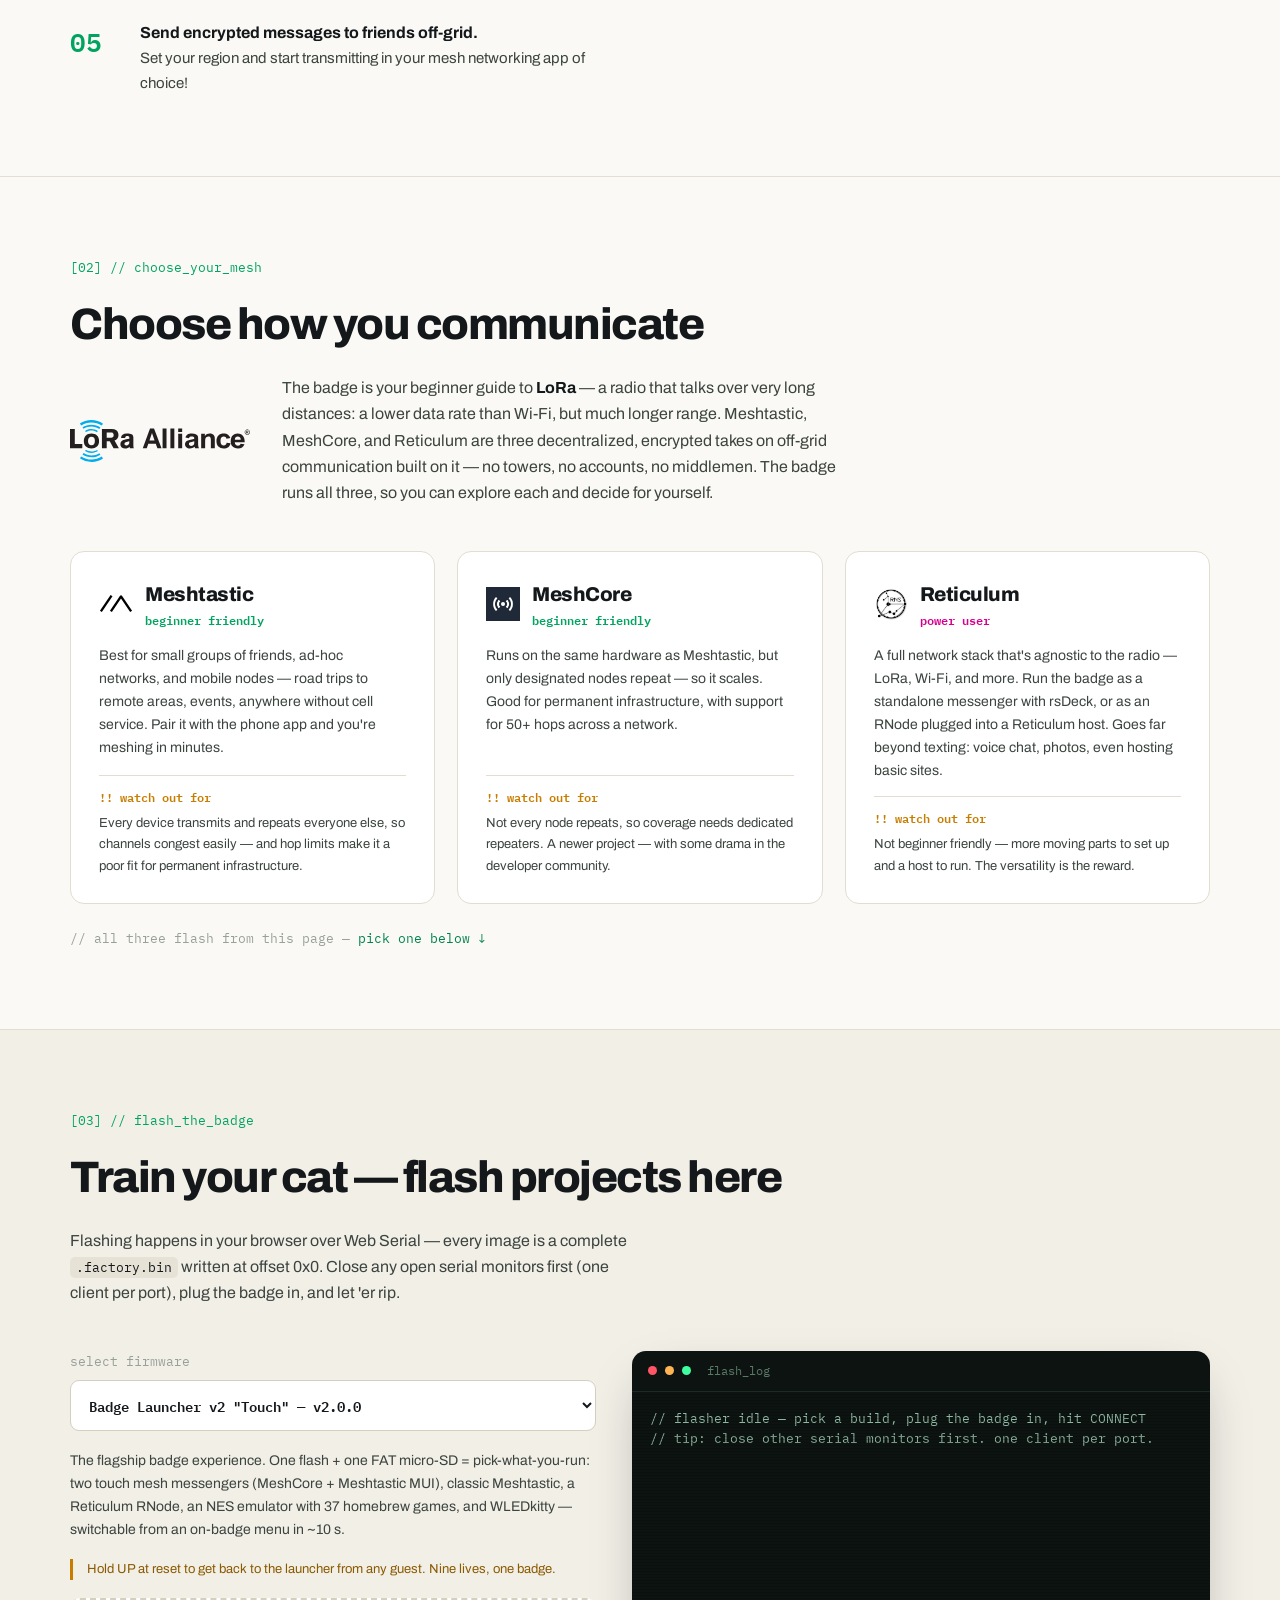
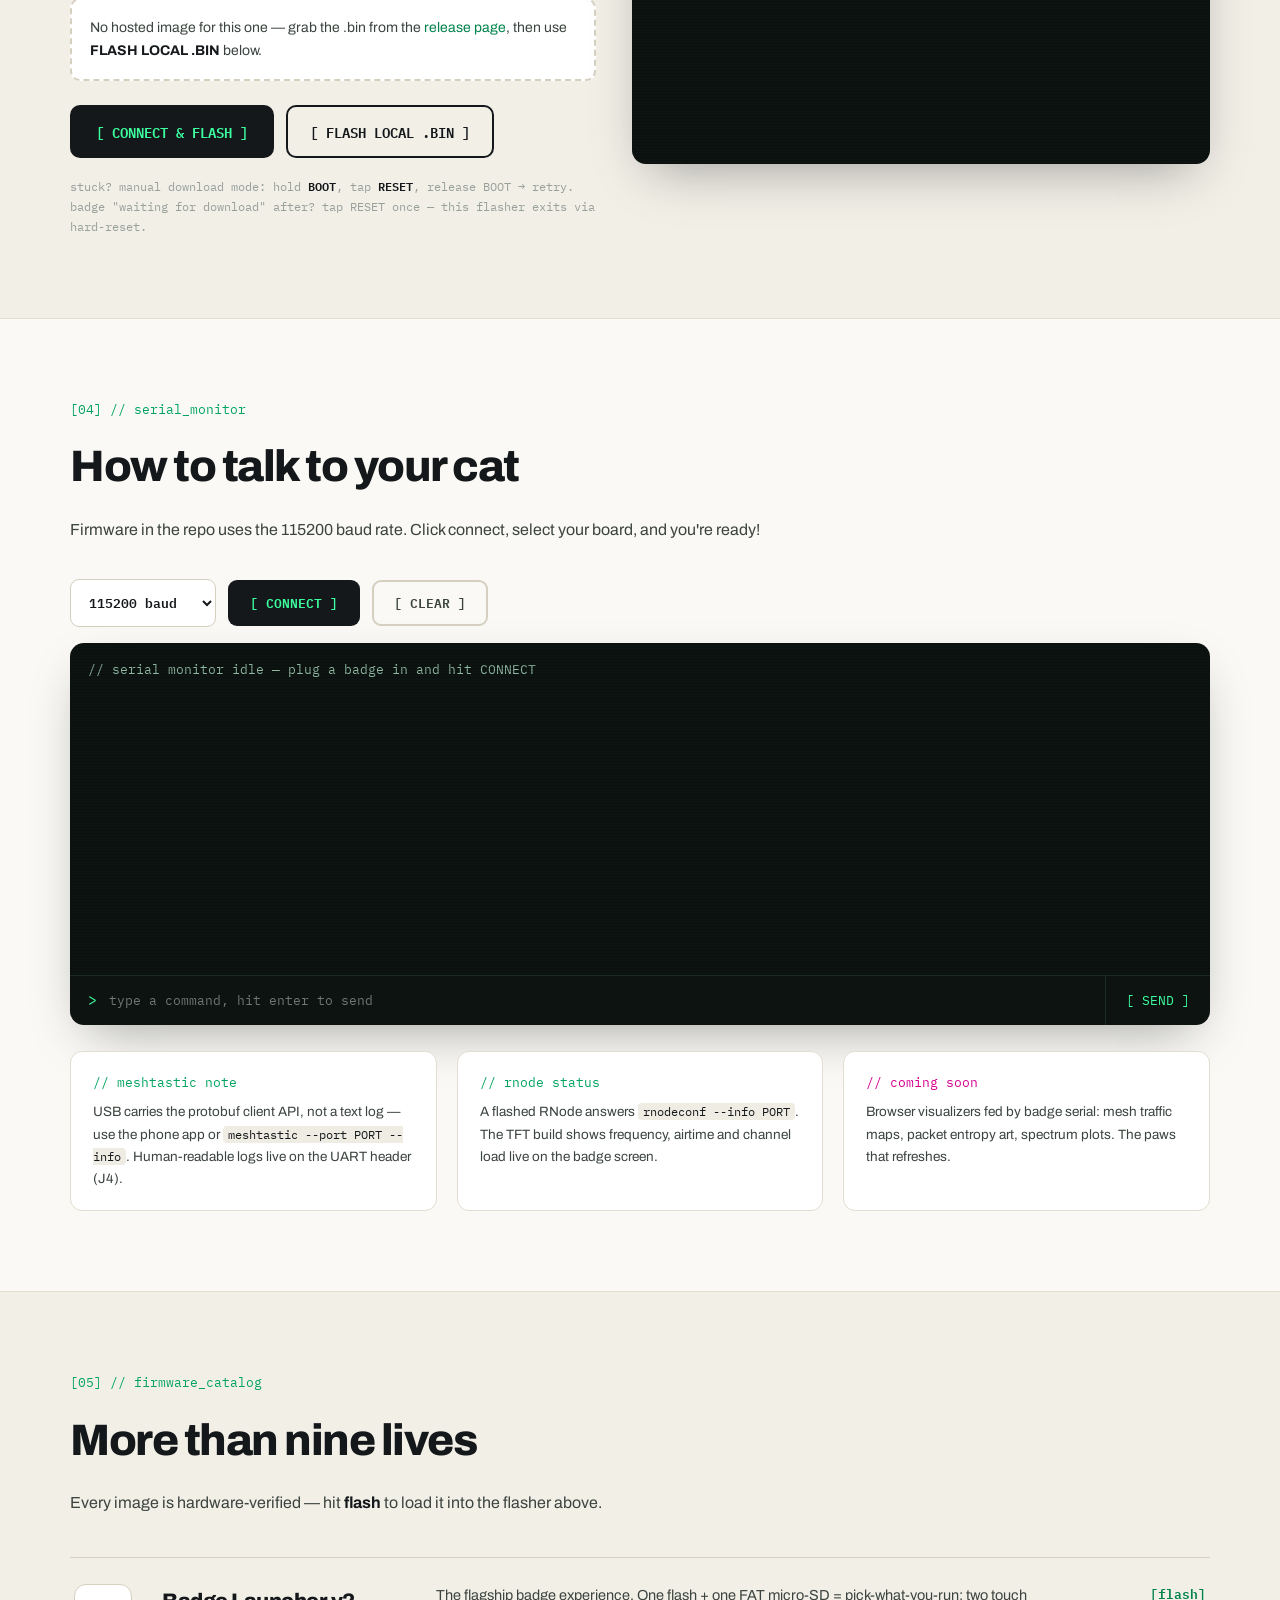
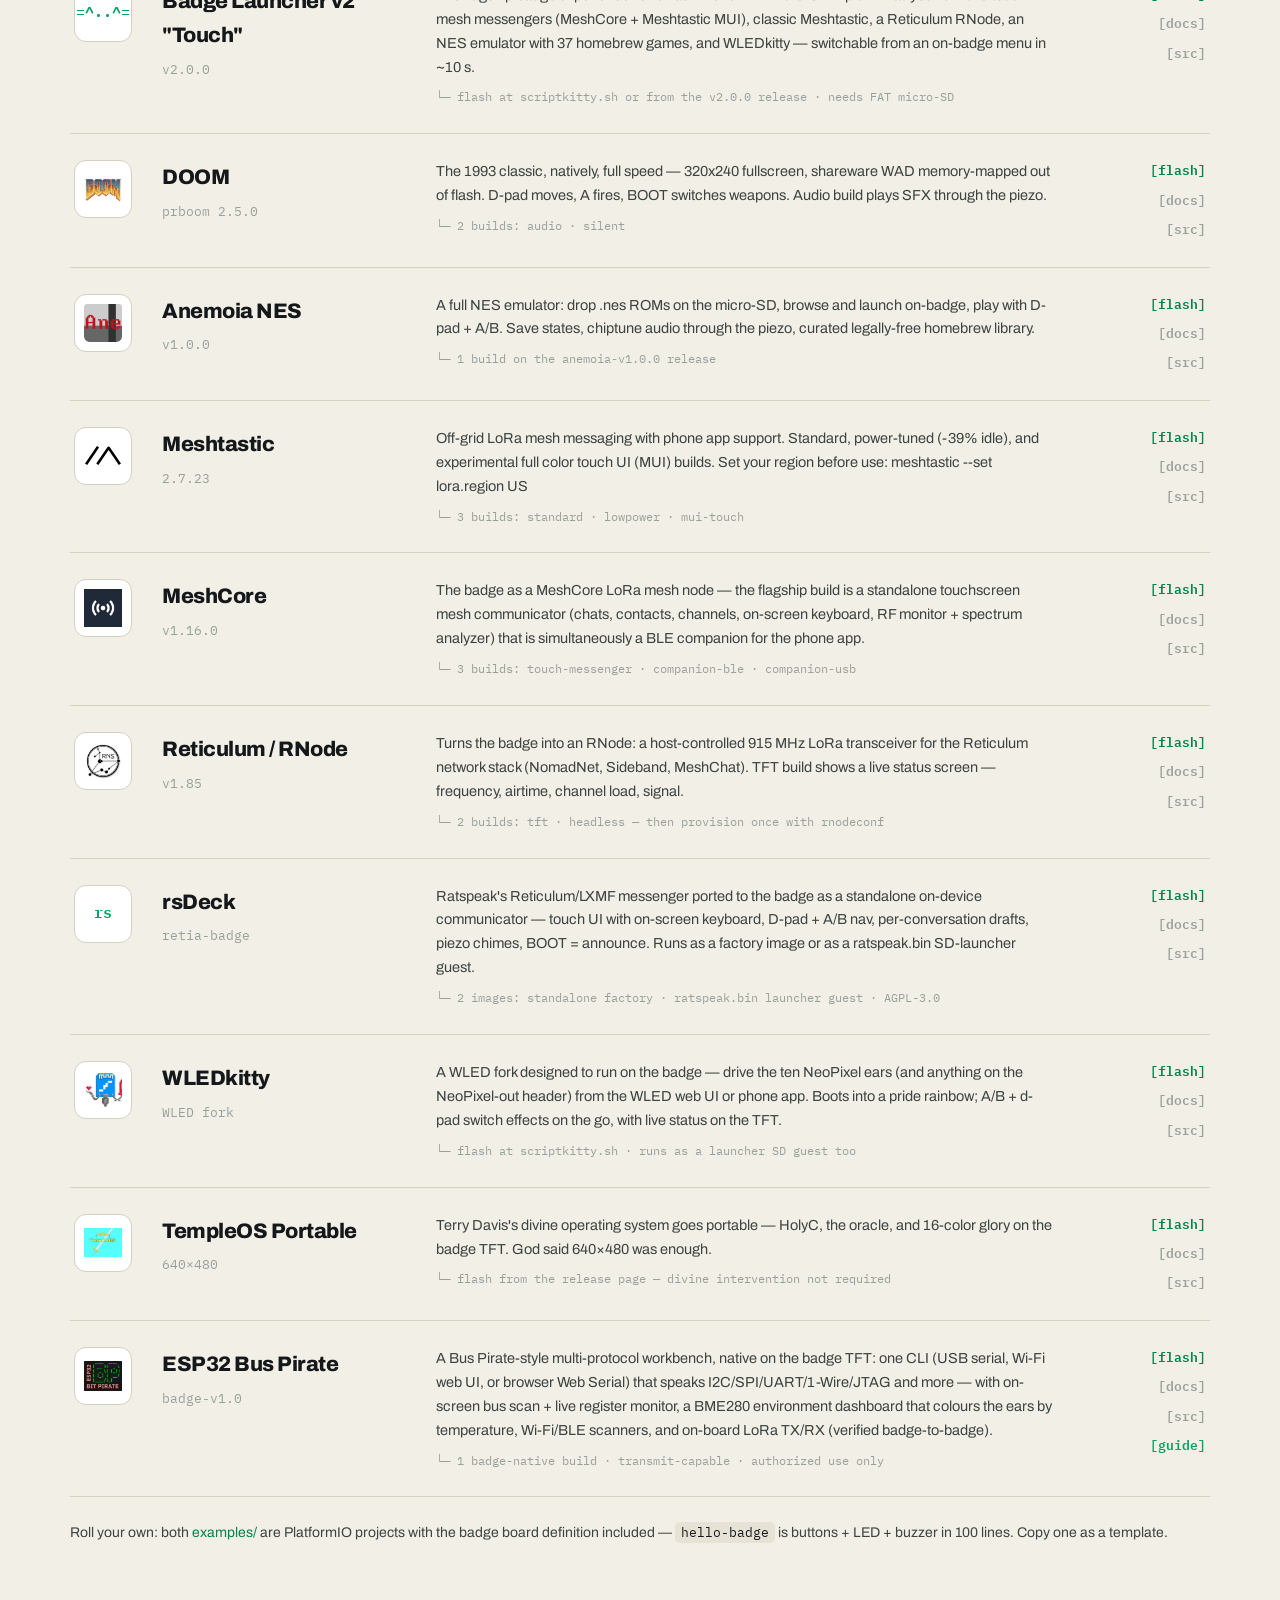
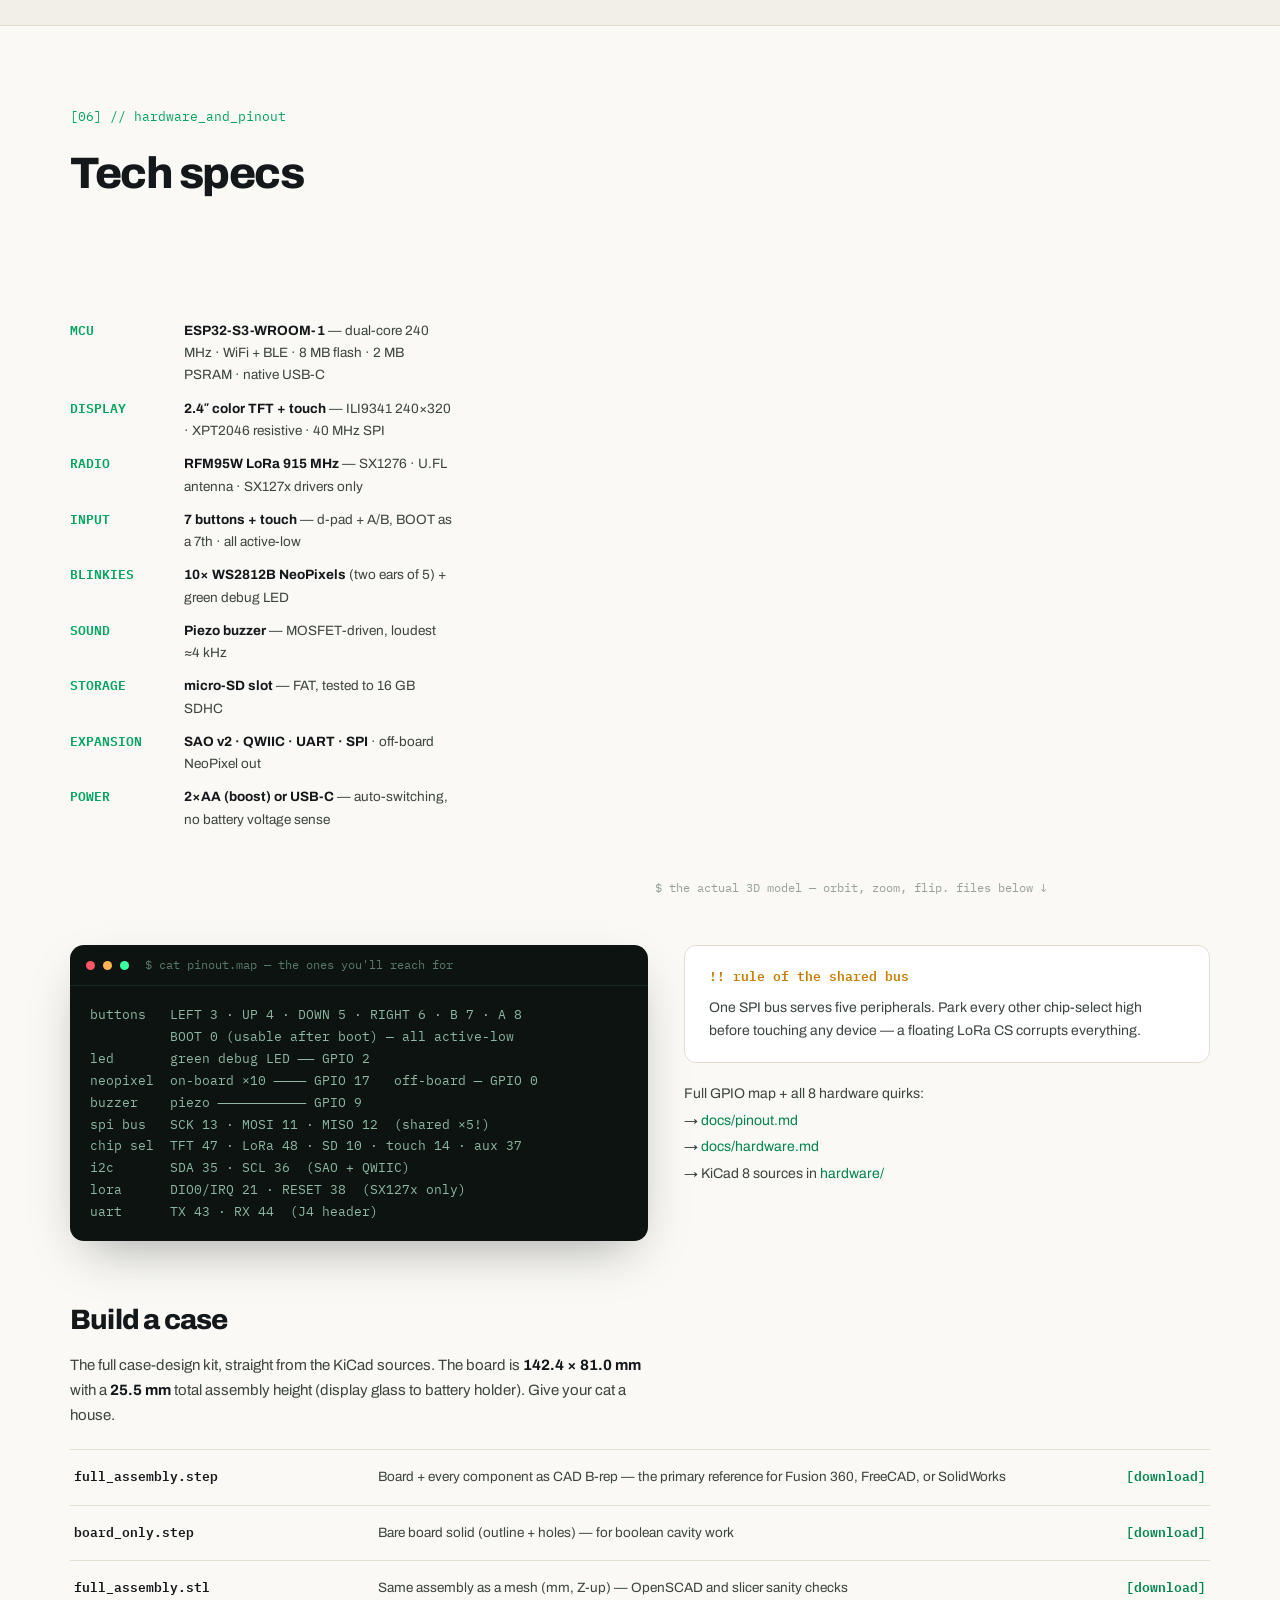
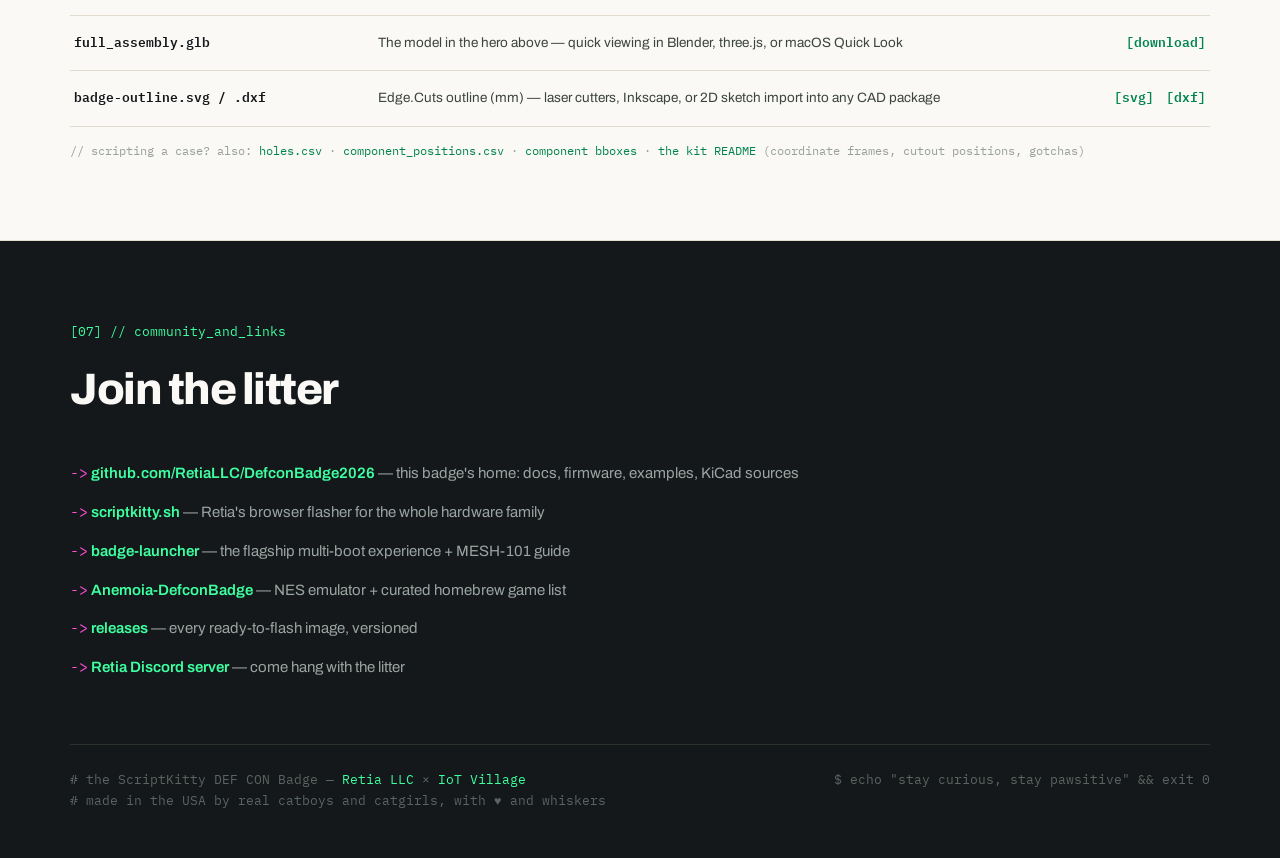
==== commit 1f3cd5aa: "Add Tutorials section: manifest-driven index + first Bus Pirate guide - tutorials/ index renders car" ====
--- a/index.html
+++ b/index.html
@@ -32,6 +32,7 @@
       <a href="#serial" class="nav-link">Serial</a>
       <a href="#firmware" class="nav-link">Firmware</a>
       <a href="#hardware" class="nav-link">Hardware</a>
+      <a href="tutorials/" class="nav-link">Tutorials</a>
       <a href="#links" class="nav-link">Community</a>
       <a href="https://github.com/RetiaLLC/DefconBadge2026" target="_blank" rel="noopener" class="nav-link">GitHub</a>
     </div>
--- a/styles.css
+++ b/styles.css
@@ -65,6 +65,8 @@
 
 .link-dim { color: #98a09a; }
 .link-dim:hover { color: #d6008f; }
+.link-guide { color: #00a35f; }
+.link-guide:hover { color: #d6008f; }
 .link-lit { color: #3dffa0; font-weight: 600; }
 .link-lit:hover { color: #ff4fd8; }
 .link-static { color: #3dffa0; }
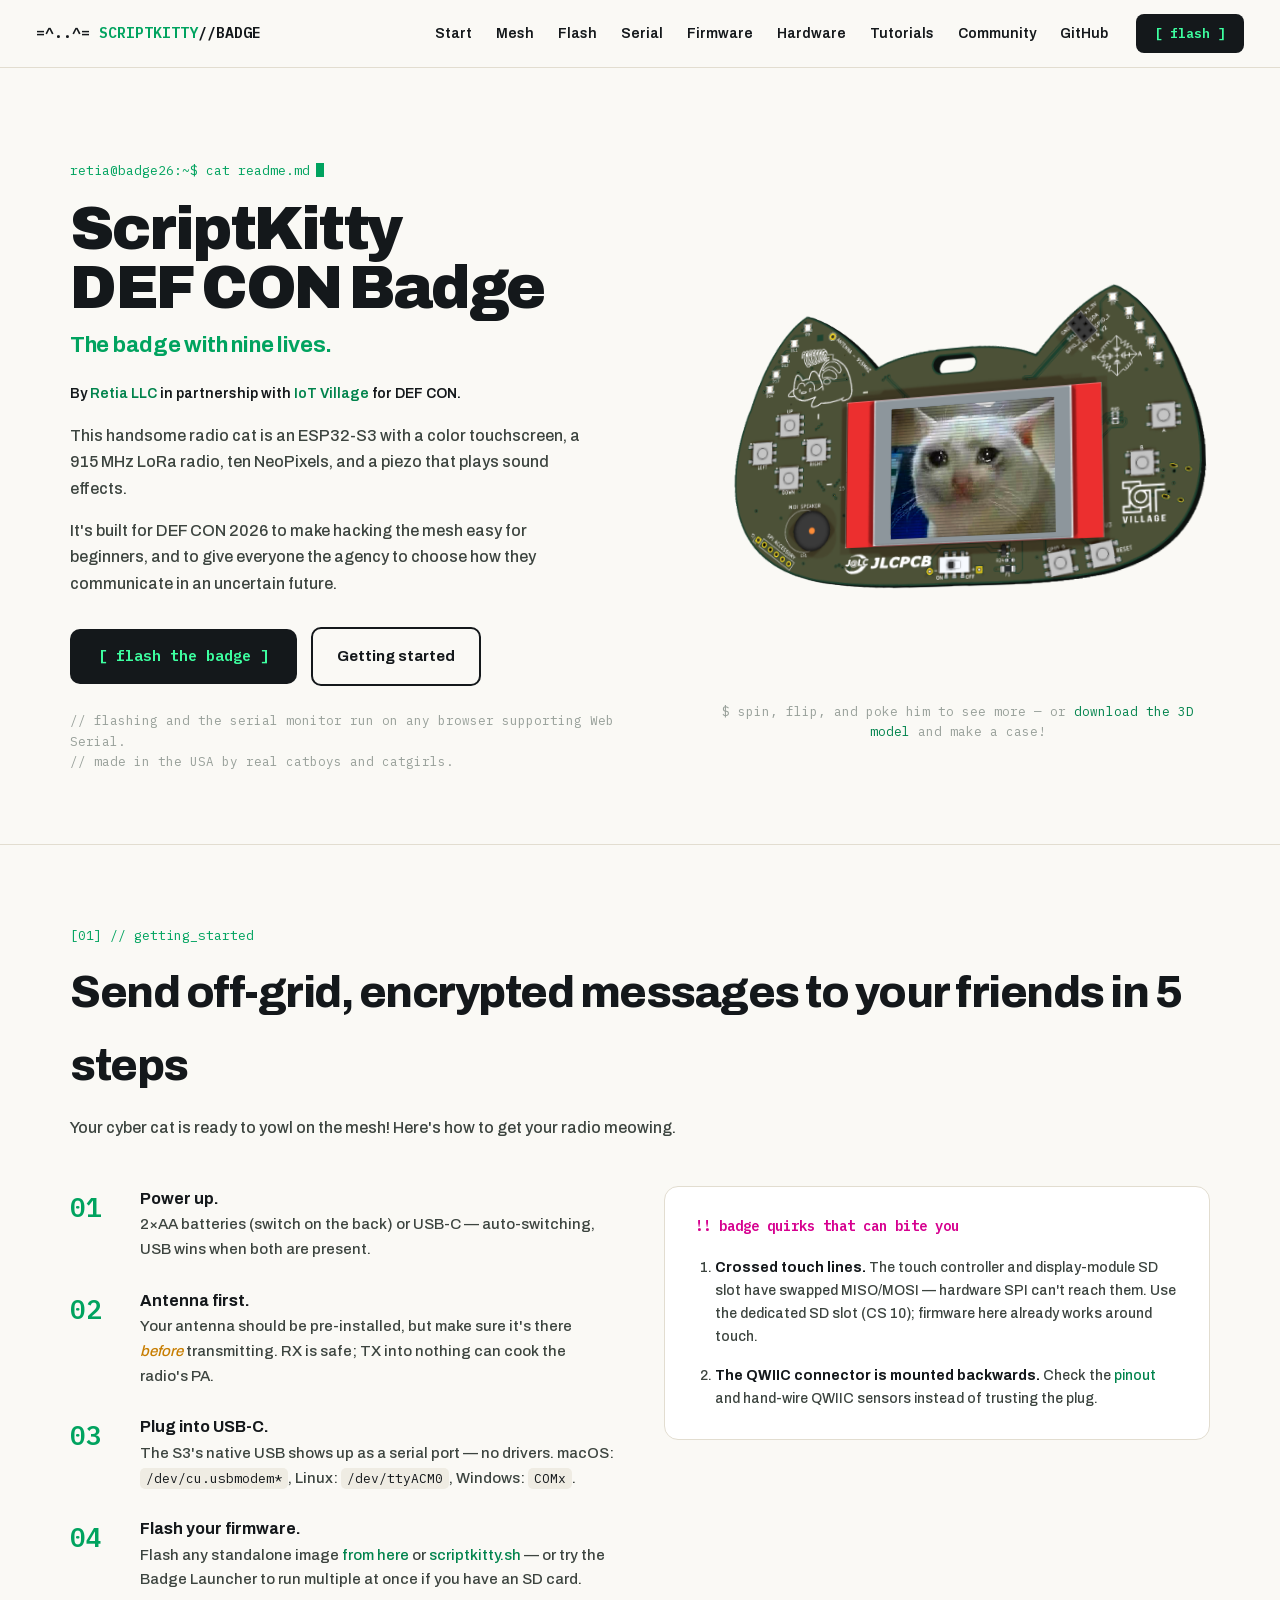
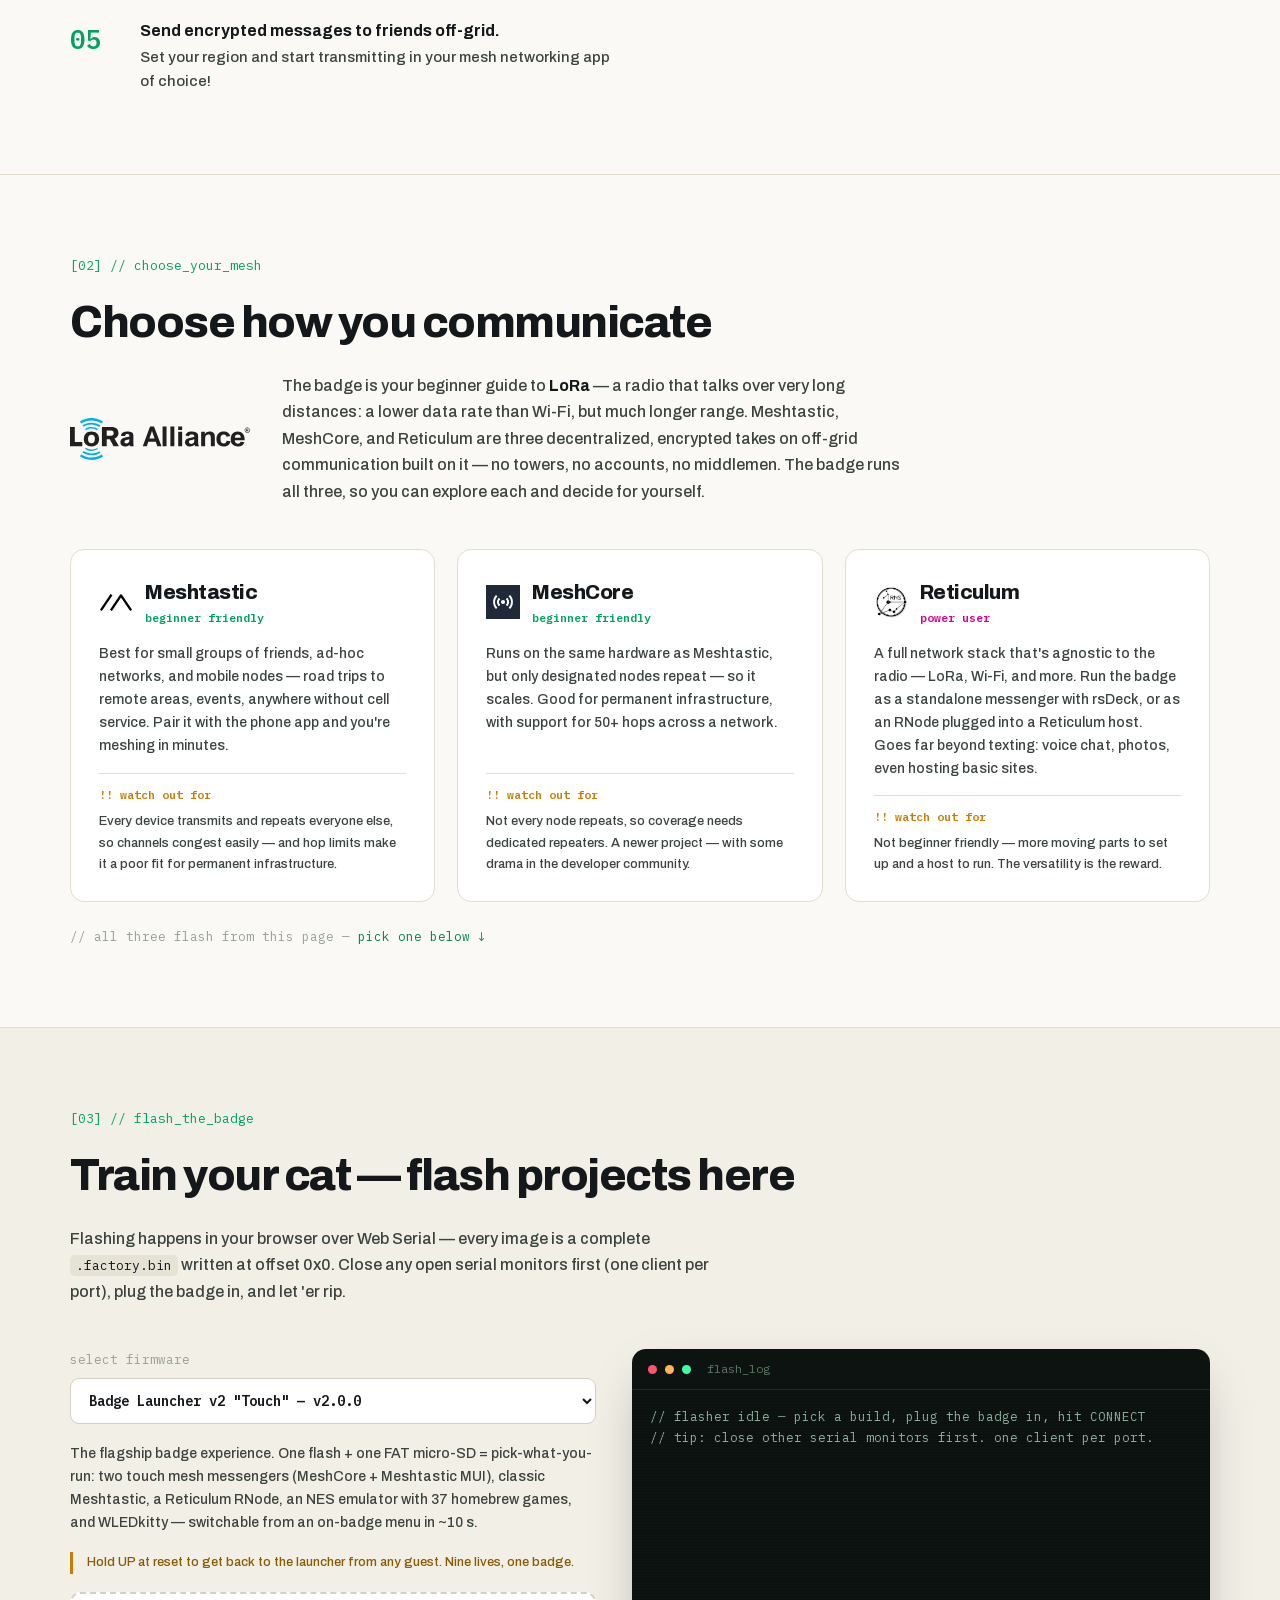
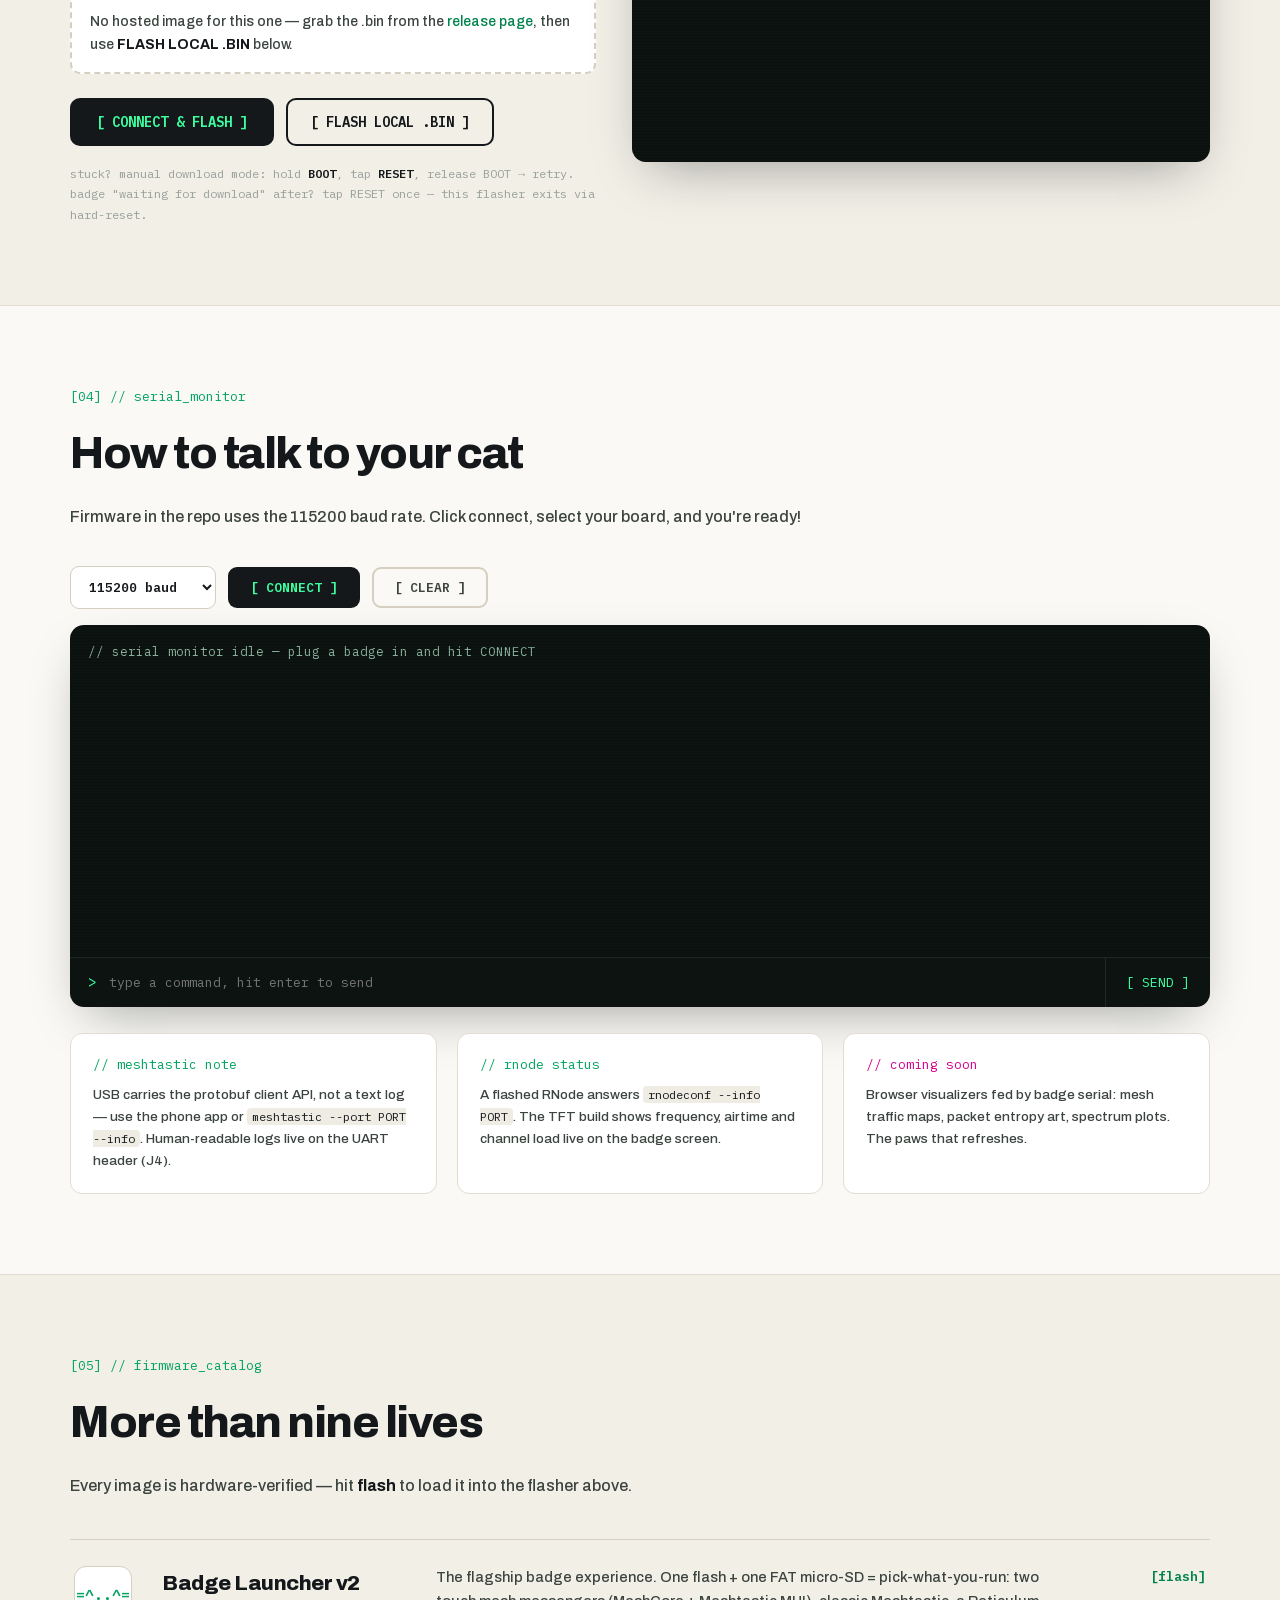
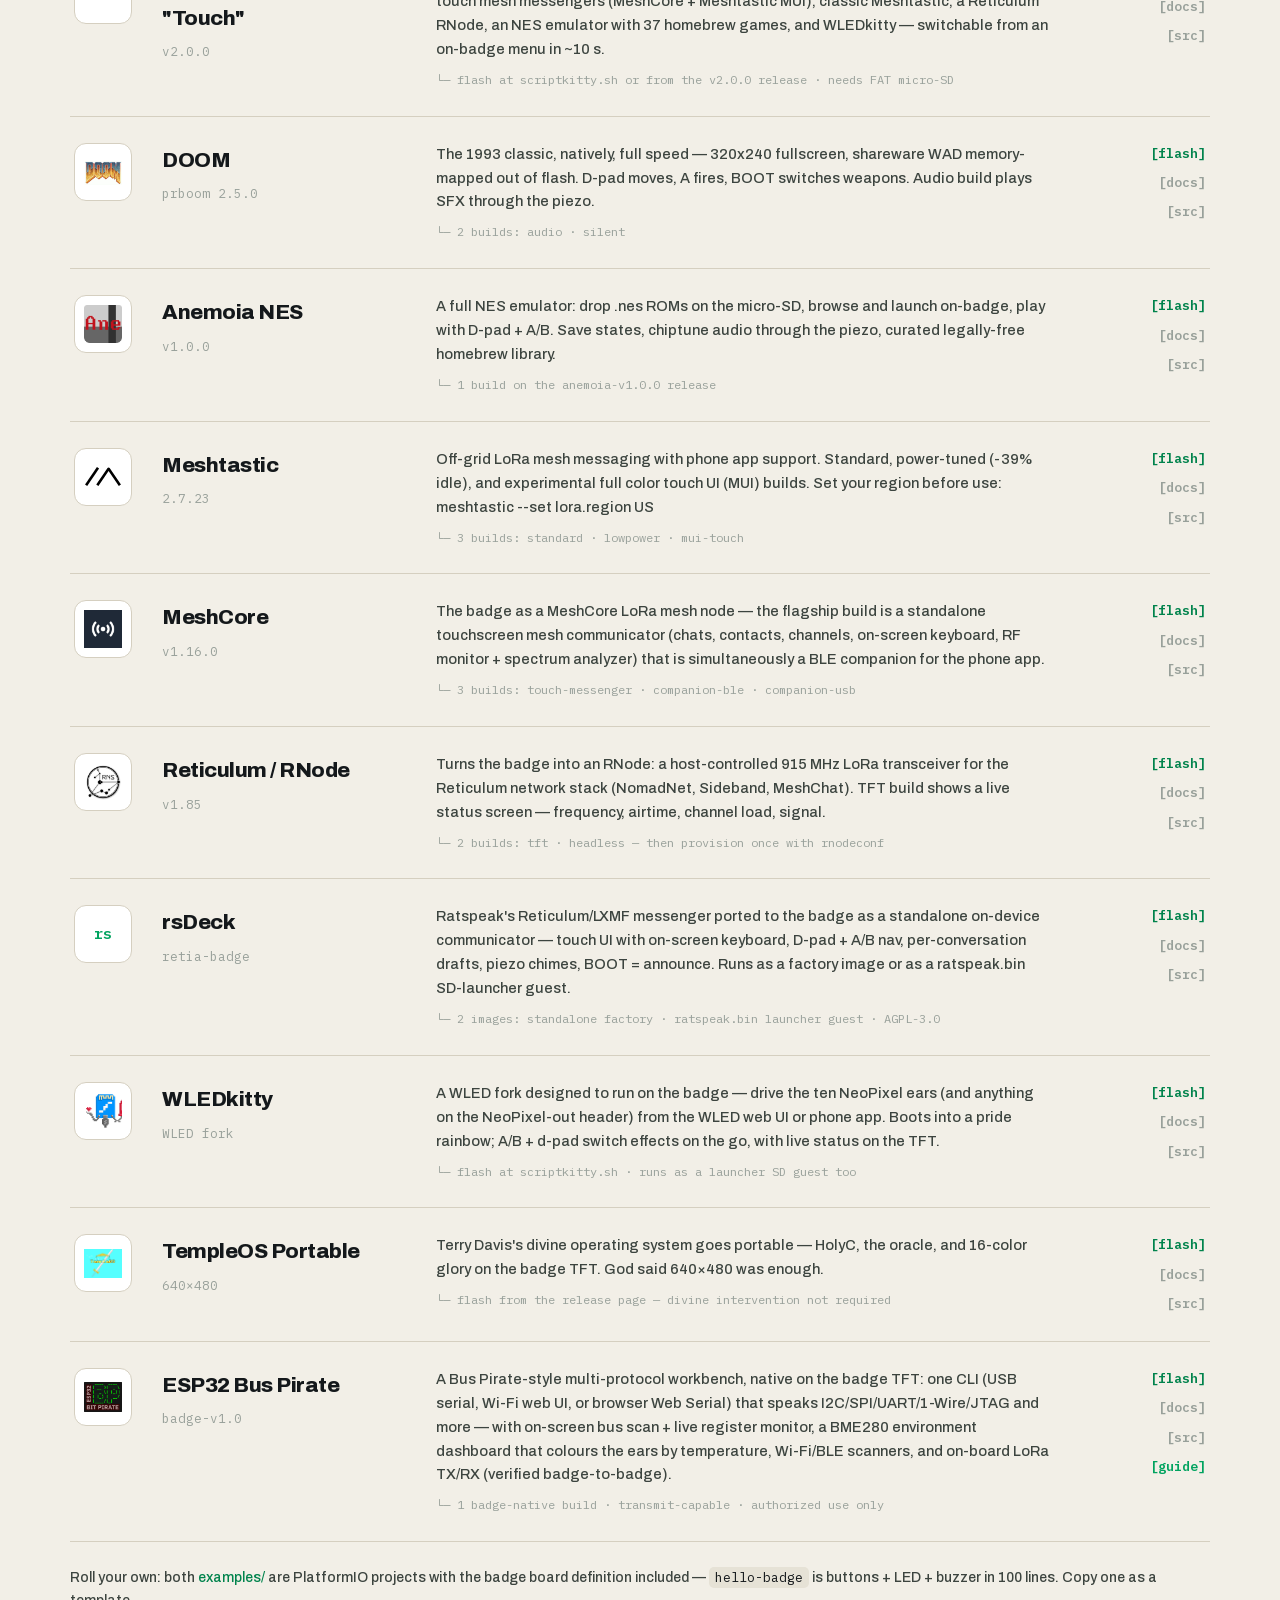
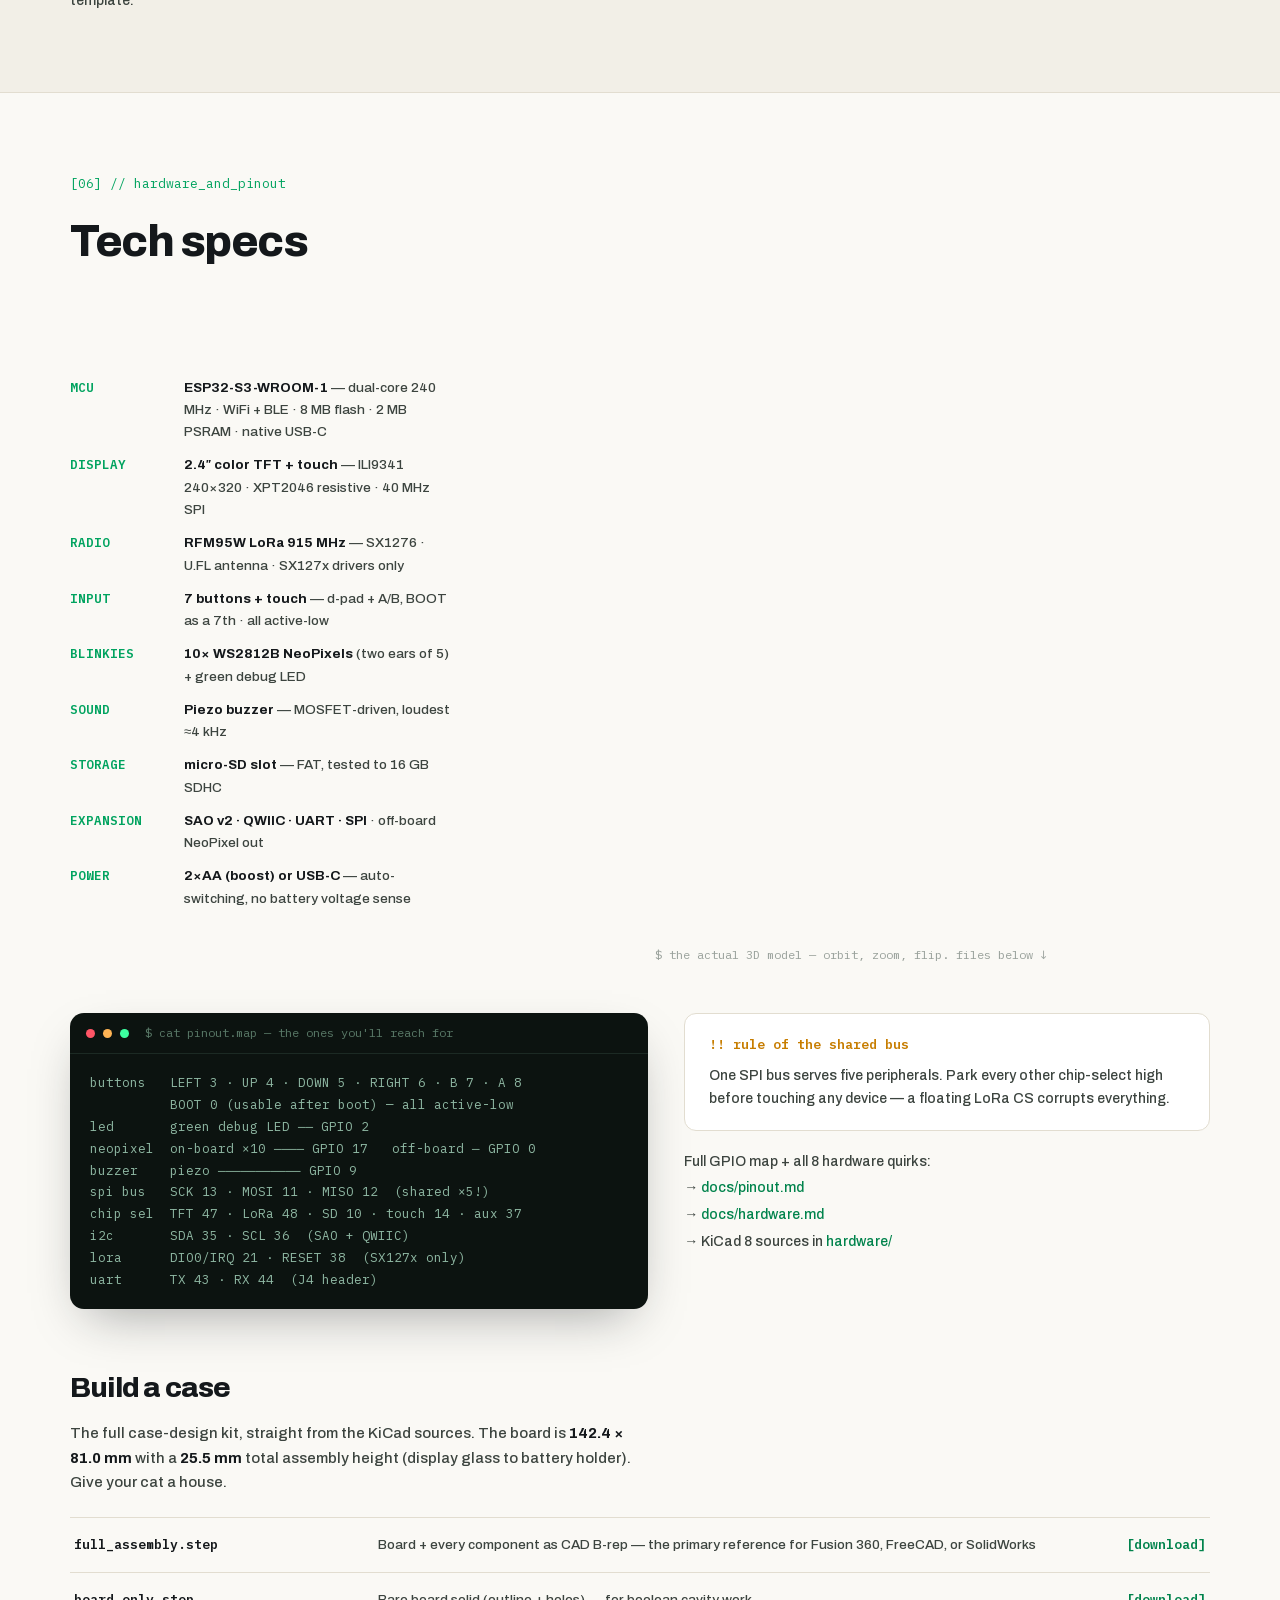
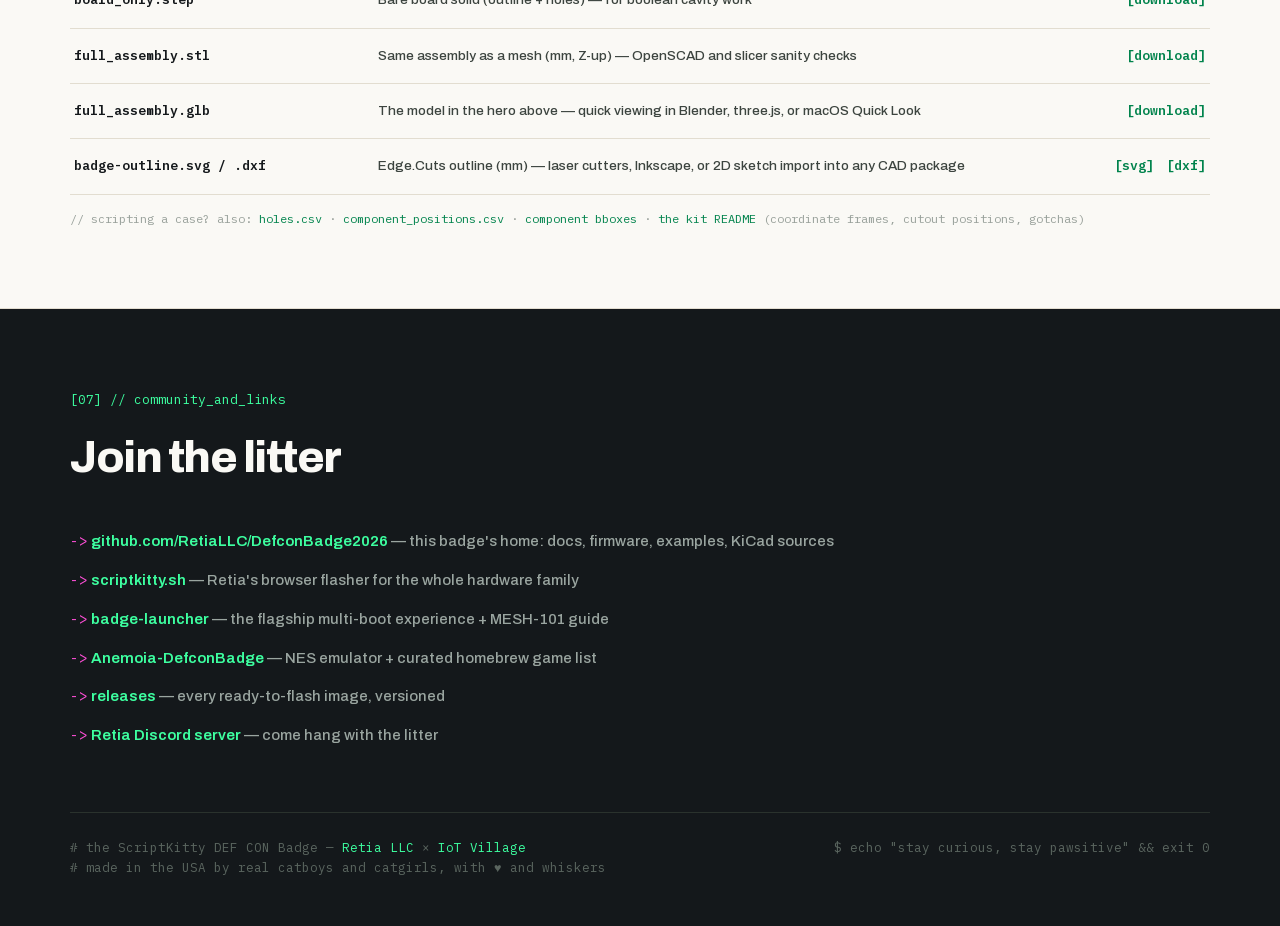
==== commit 7f1eb5e9: "Harden: self-host fonts, CSP, firmware SHA-256 verification - Self-host Archivo + IBM Plex Mono (lat" ====
--- a/index.html
+++ b/index.html
@@ -2,6 +2,7 @@
 <html lang="en">
 <head>
 <meta charset="utf-8">
+<meta http-equiv="Content-Security-Policy" content="default-src 'self'; script-src 'self'; style-src 'self' 'unsafe-inline'; img-src 'self' data: blob:; font-src 'self'; connect-src 'self'; worker-src 'self' blob:; object-src 'none'; base-uri 'self'; form-action 'self'">
 <meta name="viewport" content="width=device-width, initial-scale=1">
 <title>ScriptKitty DEF CON Badge — getting started</title>
 <meta name="description" content="The badge with nine lives. Getting started, in-browser flashing, serial monitor, firmware catalog, hardware specs and case-design kit for the ScriptKitty DEF CON Badge by Retia LLC × IoT Village.">
@@ -10,14 +11,10 @@
 <meta property="og:image" content="https://www.catbadge.online/assets/badge-top-clean.png">
 <meta property="og:url" content="https://www.catbadge.online/">
 <link rel="icon" href="data:image/svg+xml,%3Csvg%20xmlns='http://www.w3.org/2000/svg'%20viewBox='0%200%20100%20100'%3E%3Ctext%20y='0.9em'%20font-size='90'%3E%F0%9F%90%B1%3C/text%3E%3C/svg%3E">
-<link rel="preconnect" href="https://fonts.googleapis.com">
-<link rel="preconnect" href="https://fonts.gstatic.com" crossorigin>
-<link href="https://fonts.googleapis.com/css2?family=Archivo:wght@400;500;600;700;800;900&family=IBM+Plex+Mono:wght@400;500;600&display=swap" rel="stylesheet">
+<link rel="preload" href="vendor/fonts/archivo.woff2" as="font" type="font/woff2" crossorigin>
+<link rel="stylesheet" href="vendor/fonts.css">
 <link rel="stylesheet" href="styles.css">
-<script type="module">
-import { ESPLoader, Transport } from "./vendor/esptool-bundle.js";
-window.esptooljs = { ESPLoader, Transport };
-</script>
+<script type="module" src="vendor/esptool-init.js"></script>
 <script type="module" src="vendor/model-viewer.min.js"></script>
 </head>
 <body>
--- a/vendor/fonts.css
+++ b/vendor/fonts.css
@@ -0,0 +1,13 @@
+/* Self-hosted subset (latin) of Archivo + IBM Plex Mono, replacing the Google Fonts CDN.
+   Archivo is one variable font reused across weights; IBM Plex Mono is per-weight.
+   To regenerate: re-fetch the CSS2 URL with a desktop UA, keep the /* latin */ blocks, localize src. */
+
+@font-face{font-family:'Archivo';font-style:normal;font-weight:400;font-display:swap;src:url('fonts/archivo.woff2') format('woff2');unicode-range:U+0000-00FF,U+0131,U+0152-0153,U+02BB-02BC,U+02C6,U+02DA,U+02DC,U+0304,U+0308,U+0329,U+2000-206F,U+20AC,U+2122,U+2191,U+2193,U+2212,U+2215,U+FEFF,U+FFFD;}
+@font-face{font-family:'Archivo';font-style:normal;font-weight:500;font-display:swap;src:url('fonts/archivo.woff2') format('woff2');unicode-range:U+0000-00FF,U+0131,U+0152-0153,U+02BB-02BC,U+02C6,U+02DA,U+02DC,U+0304,U+0308,U+0329,U+2000-206F,U+20AC,U+2122,U+2191,U+2193,U+2212,U+2215,U+FEFF,U+FFFD;}
+@font-face{font-family:'Archivo';font-style:normal;font-weight:600;font-display:swap;src:url('fonts/archivo.woff2') format('woff2');unicode-range:U+0000-00FF,U+0131,U+0152-0153,U+02BB-02BC,U+02C6,U+02DA,U+02DC,U+0304,U+0308,U+0329,U+2000-206F,U+20AC,U+2122,U+2191,U+2193,U+2212,U+2215,U+FEFF,U+FFFD;}
+@font-face{font-family:'Archivo';font-style:normal;font-weight:700;font-display:swap;src:url('fonts/archivo.woff2') format('woff2');unicode-range:U+0000-00FF,U+0131,U+0152-0153,U+02BB-02BC,U+02C6,U+02DA,U+02DC,U+0304,U+0308,U+0329,U+2000-206F,U+20AC,U+2122,U+2191,U+2193,U+2212,U+2215,U+FEFF,U+FFFD;}
+@font-face{font-family:'Archivo';font-style:normal;font-weight:800;font-display:swap;src:url('fonts/archivo.woff2') format('woff2');unicode-range:U+0000-00FF,U+0131,U+0152-0153,U+02BB-02BC,U+02C6,U+02DA,U+02DC,U+0304,U+0308,U+0329,U+2000-206F,U+20AC,U+2122,U+2191,U+2193,U+2212,U+2215,U+FEFF,U+FFFD;}
+@font-face{font-family:'Archivo';font-style:normal;font-weight:900;font-display:swap;src:url('fonts/archivo.woff2') format('woff2');unicode-range:U+0000-00FF,U+0131,U+0152-0153,U+02BB-02BC,U+02C6,U+02DA,U+02DC,U+0304,U+0308,U+0329,U+2000-206F,U+20AC,U+2122,U+2191,U+2193,U+2212,U+2215,U+FEFF,U+FFFD;}
+@font-face{font-family:'IBM Plex Mono';font-style:normal;font-weight:400;font-display:swap;src:url('fonts/ibmplexmono-400.woff2') format('woff2');unicode-range:U+0000-00FF,U+0131,U+0152-0153,U+02BB-02BC,U+02C6,U+02DA,U+02DC,U+0304,U+0308,U+0329,U+2000-206F,U+20AC,U+2122,U+2191,U+2193,U+2212,U+2215,U+FEFF,U+FFFD;}
+@font-face{font-family:'IBM Plex Mono';font-style:normal;font-weight:500;font-display:swap;src:url('fonts/ibmplexmono-500.woff2') format('woff2');unicode-range:U+0000-00FF,U+0131,U+0152-0153,U+02BB-02BC,U+02C6,U+02DA,U+02DC,U+0304,U+0308,U+0329,U+2000-206F,U+20AC,U+2122,U+2191,U+2193,U+2212,U+2215,U+FEFF,U+FFFD;}
+@font-face{font-family:'IBM Plex Mono';font-style:normal;font-weight:600;font-display:swap;src:url('fonts/ibmplexmono-600.woff2') format('woff2');unicode-range:U+0000-00FF,U+0131,U+0152-0153,U+02BB-02BC,U+02C6,U+02DA,U+02DC,U+0304,U+0308,U+0329,U+2000-206F,U+20AC,U+2122,U+2191,U+2193,U+2212,U+2215,U+FEFF,U+FFFD;}
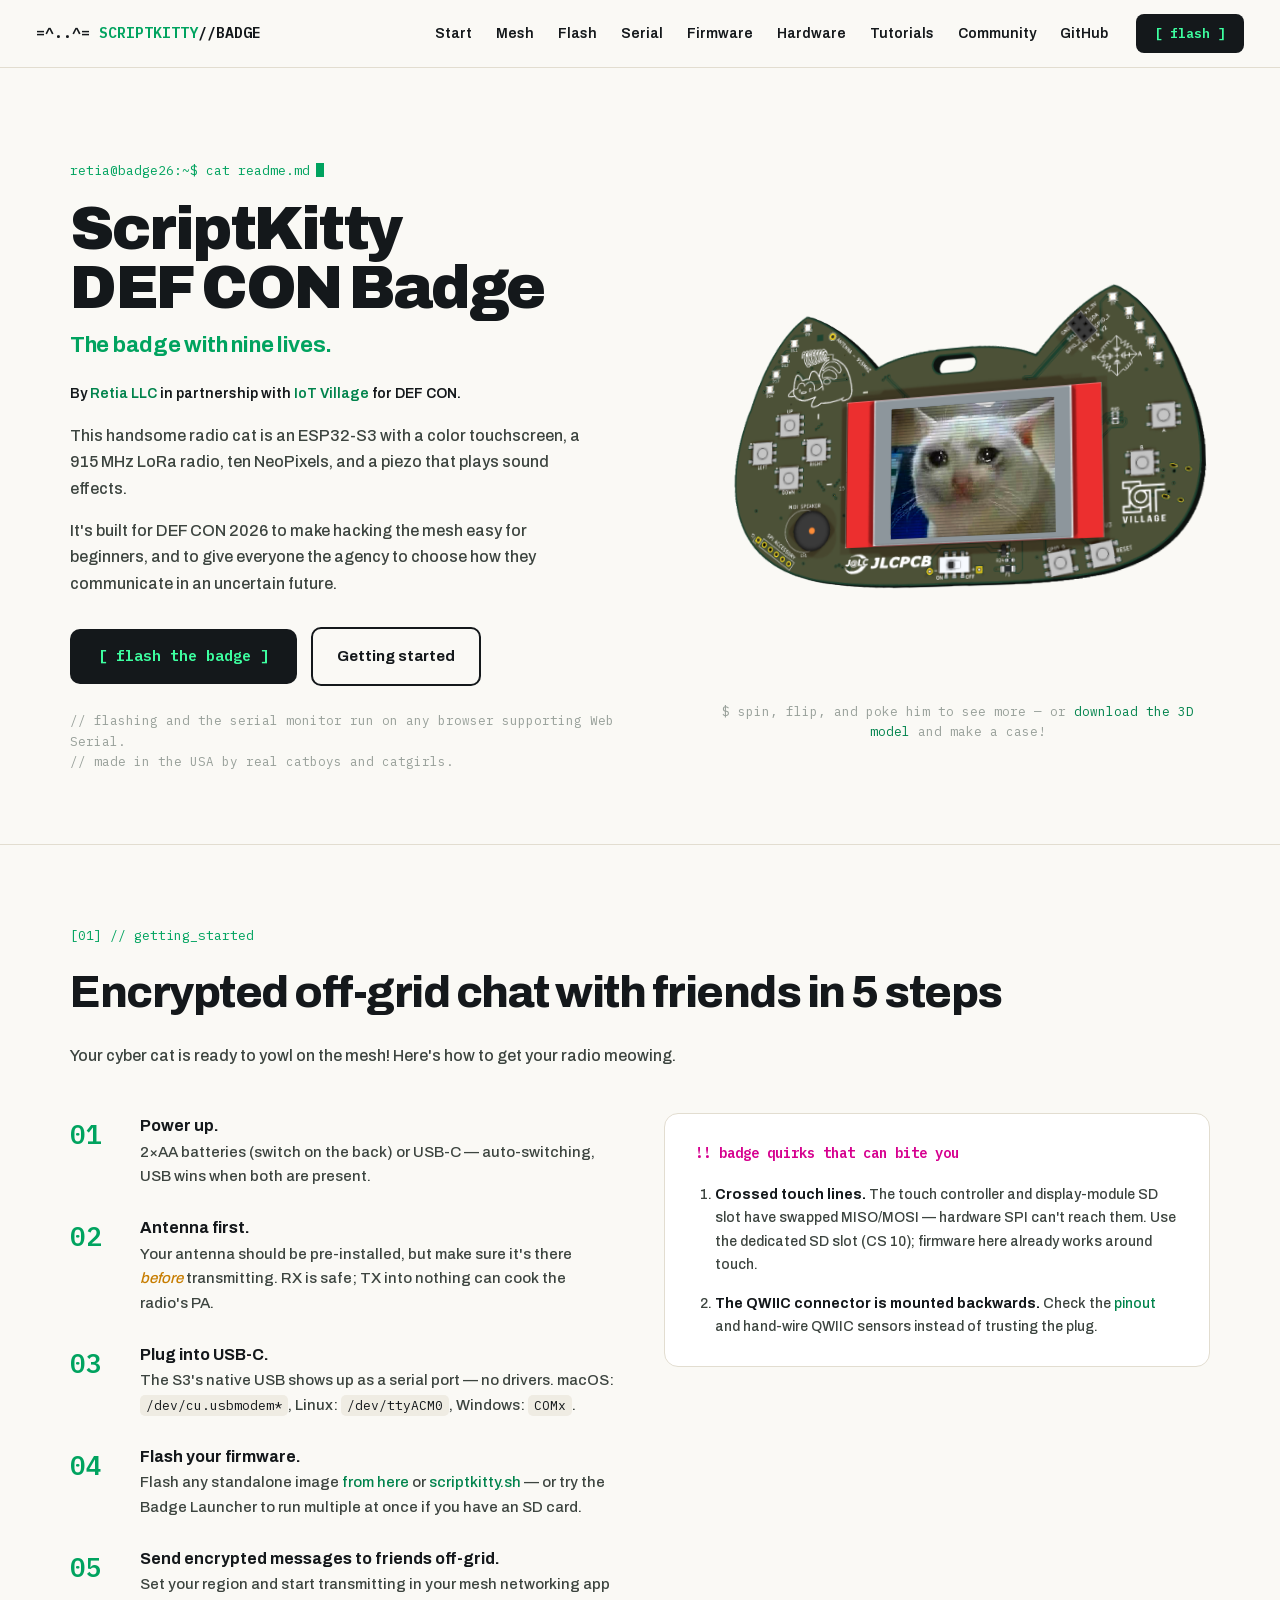
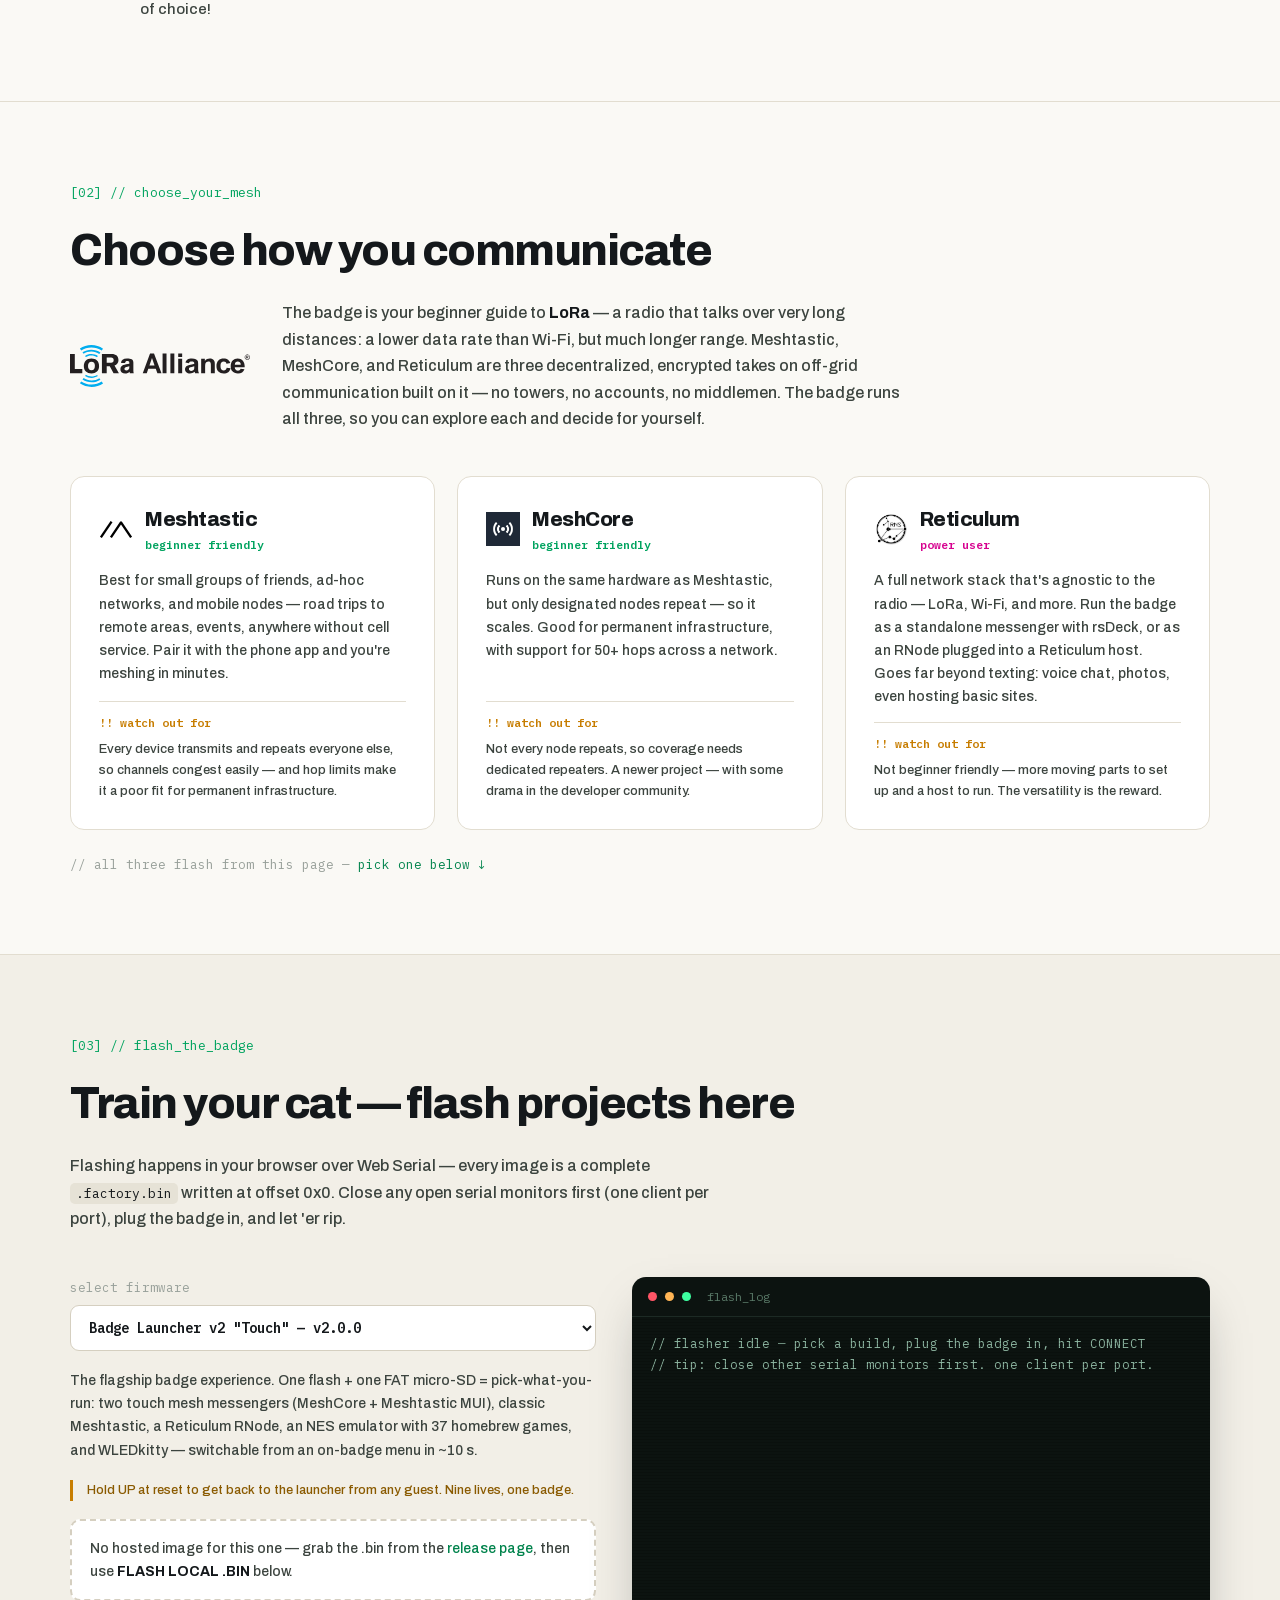
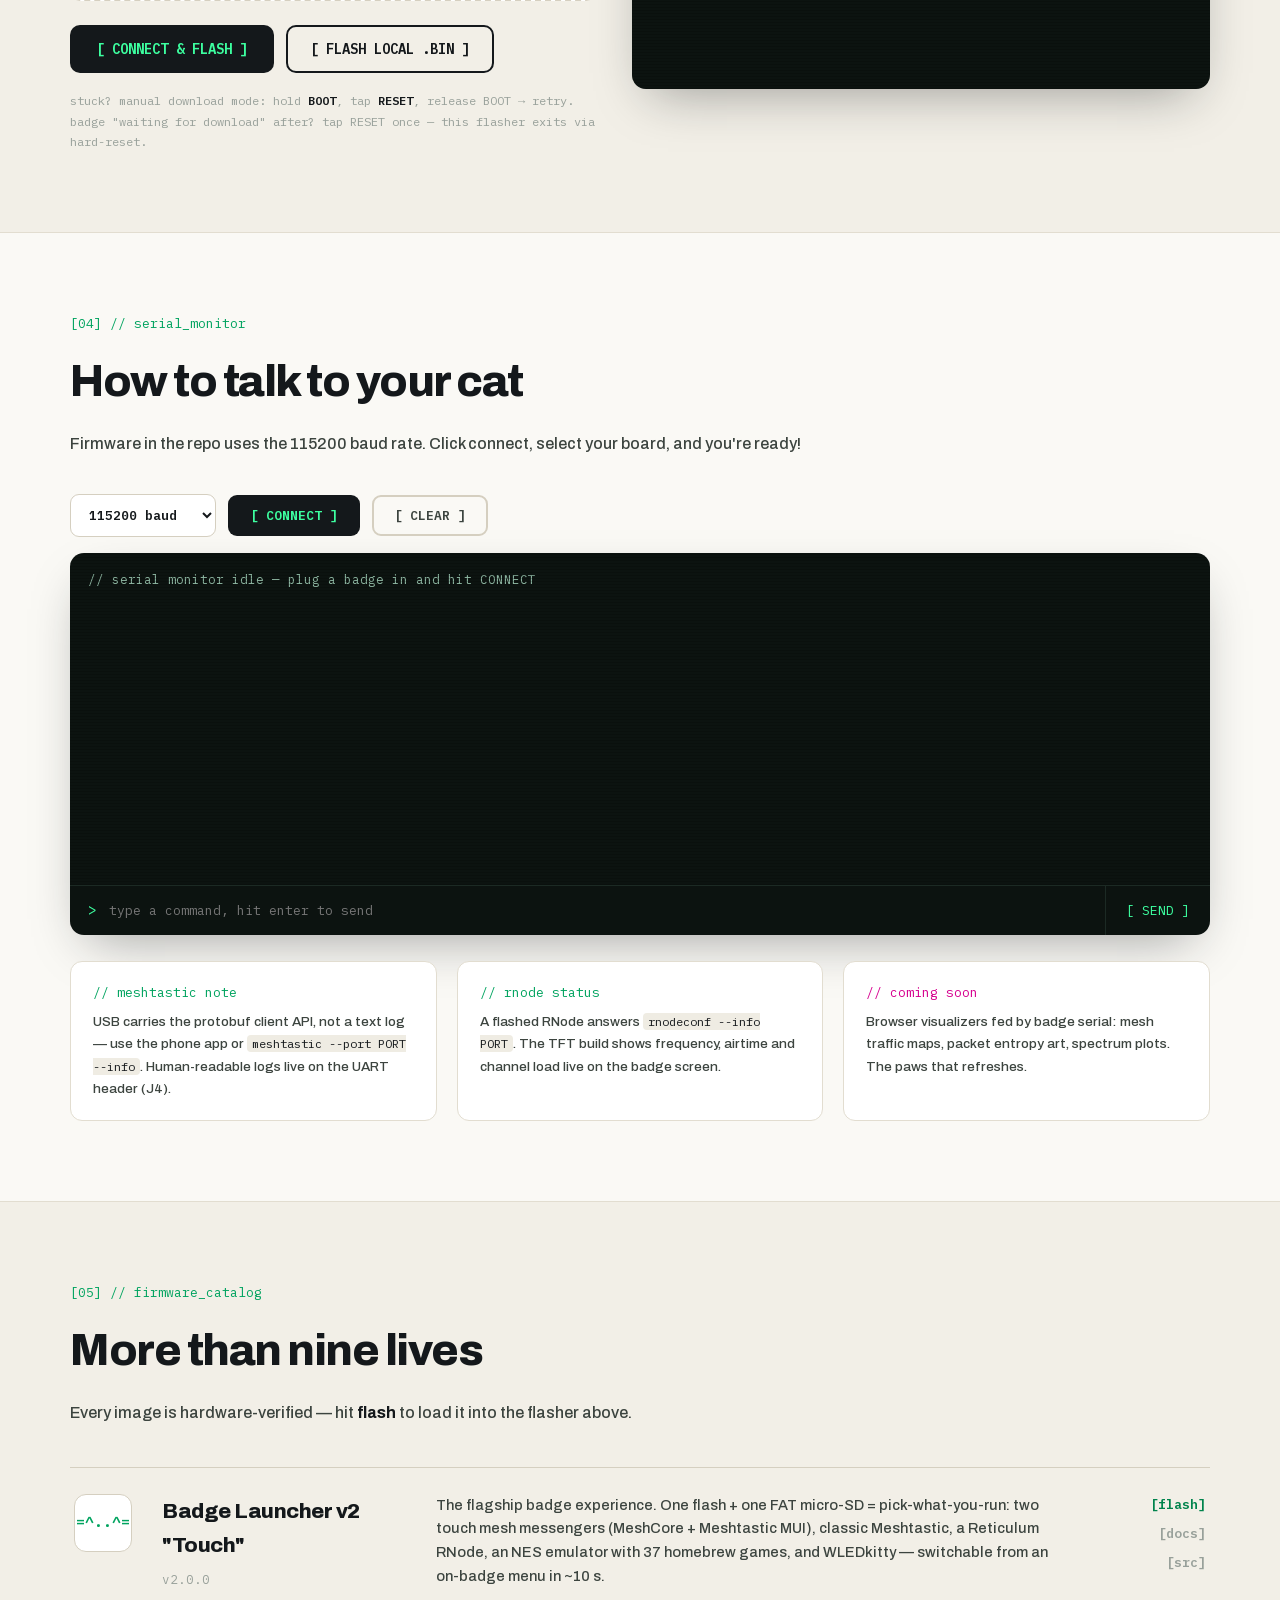
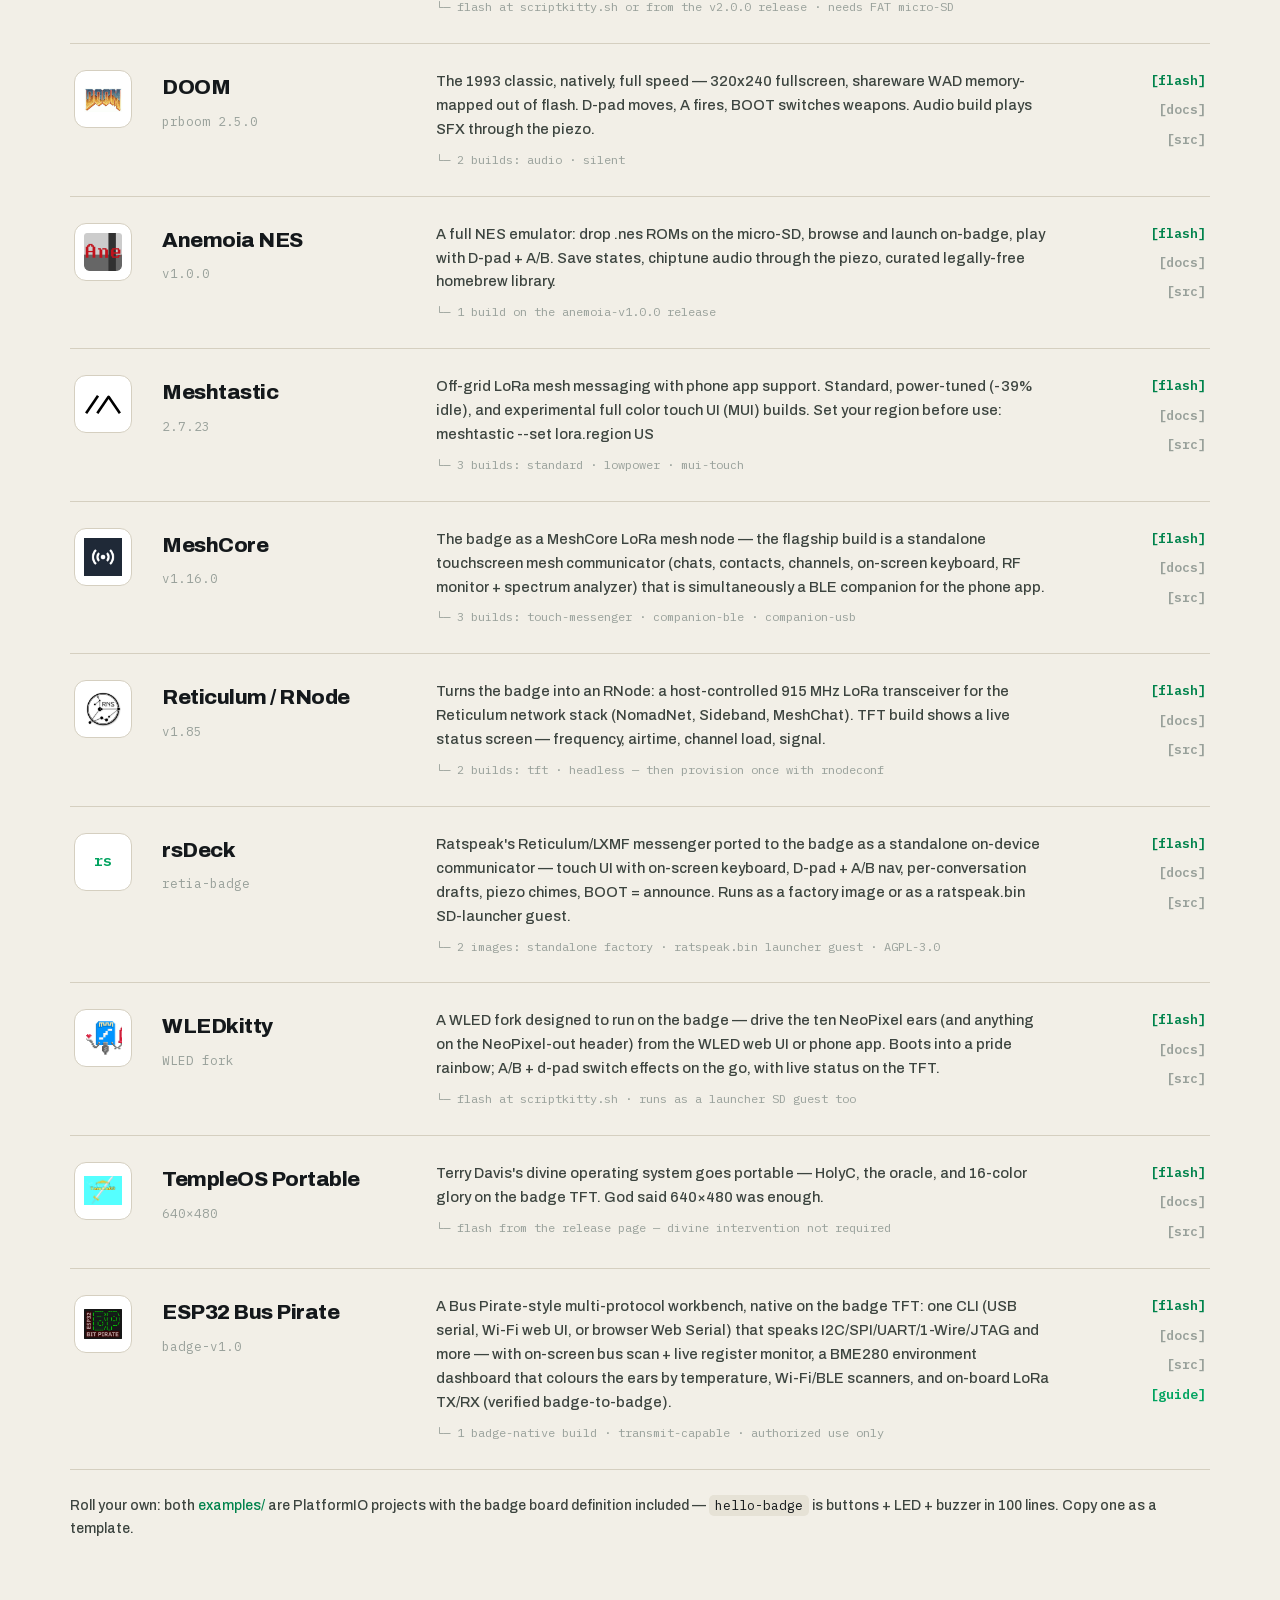
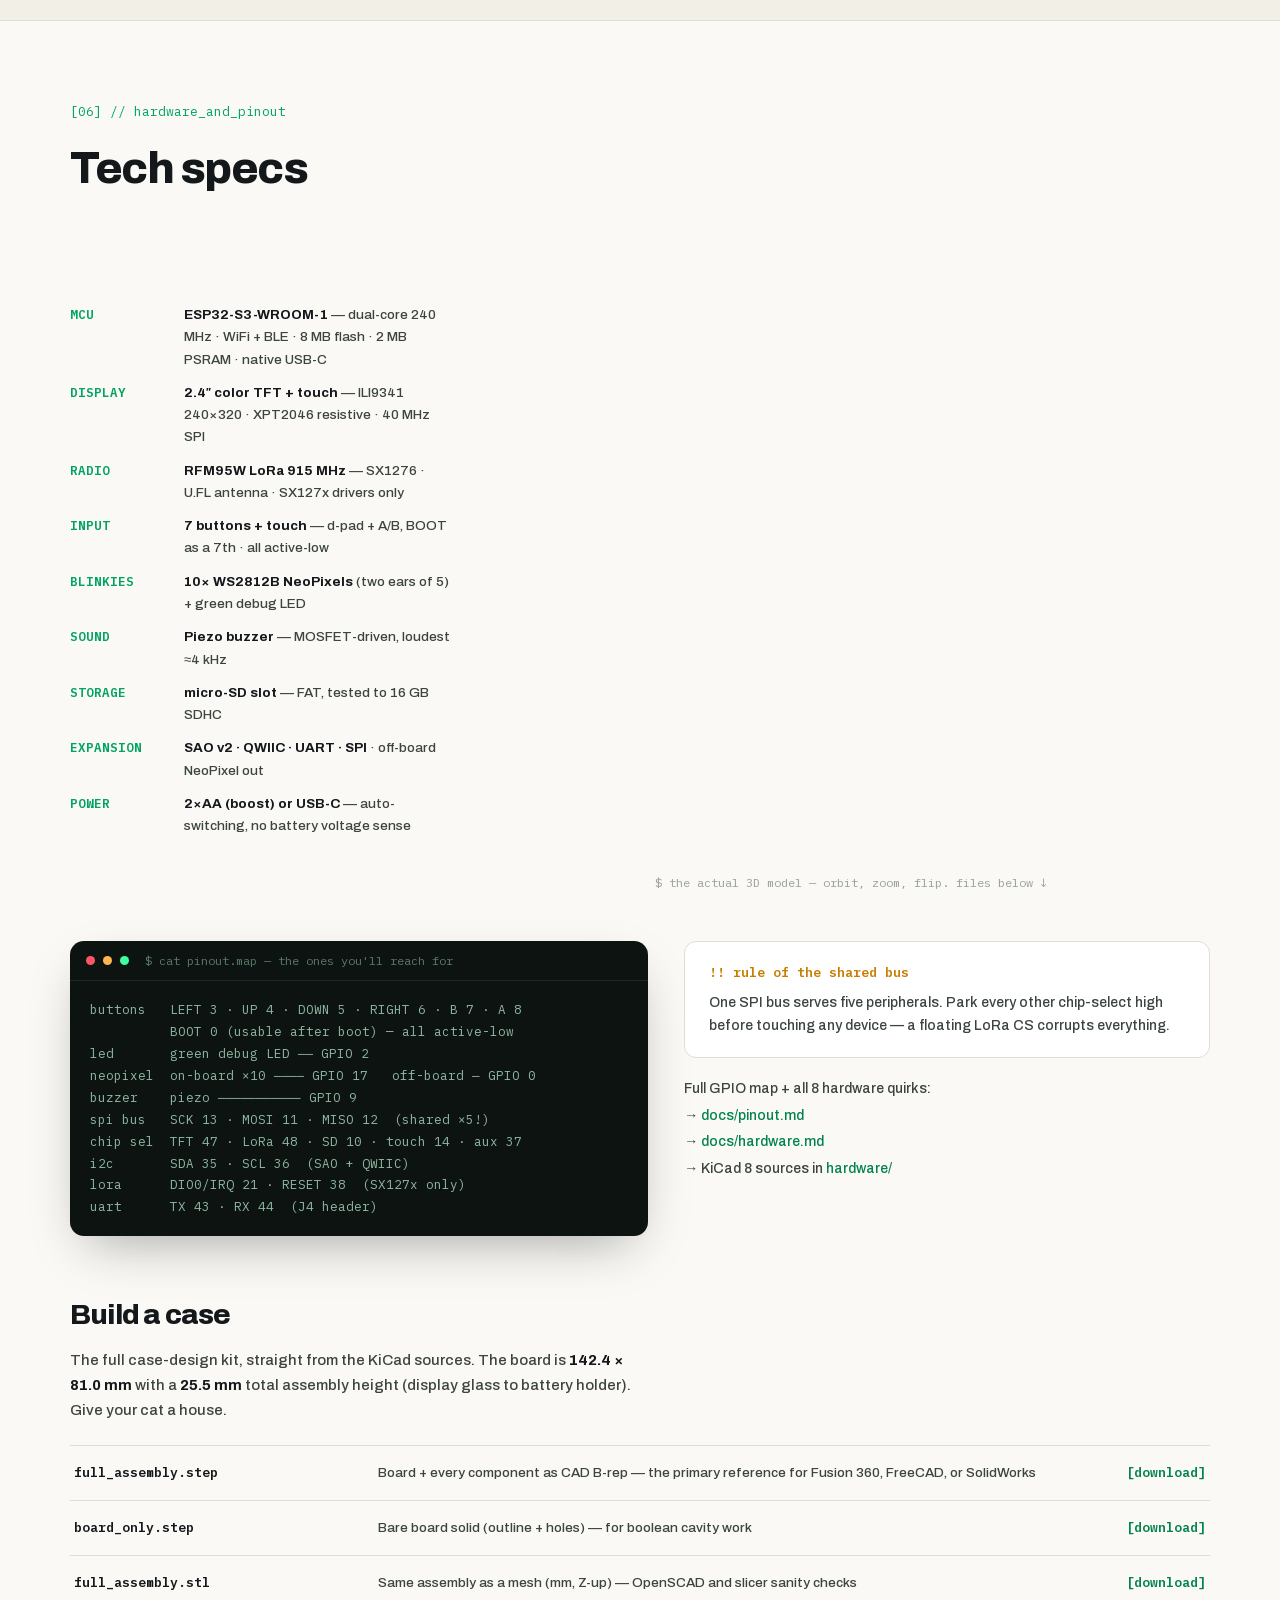
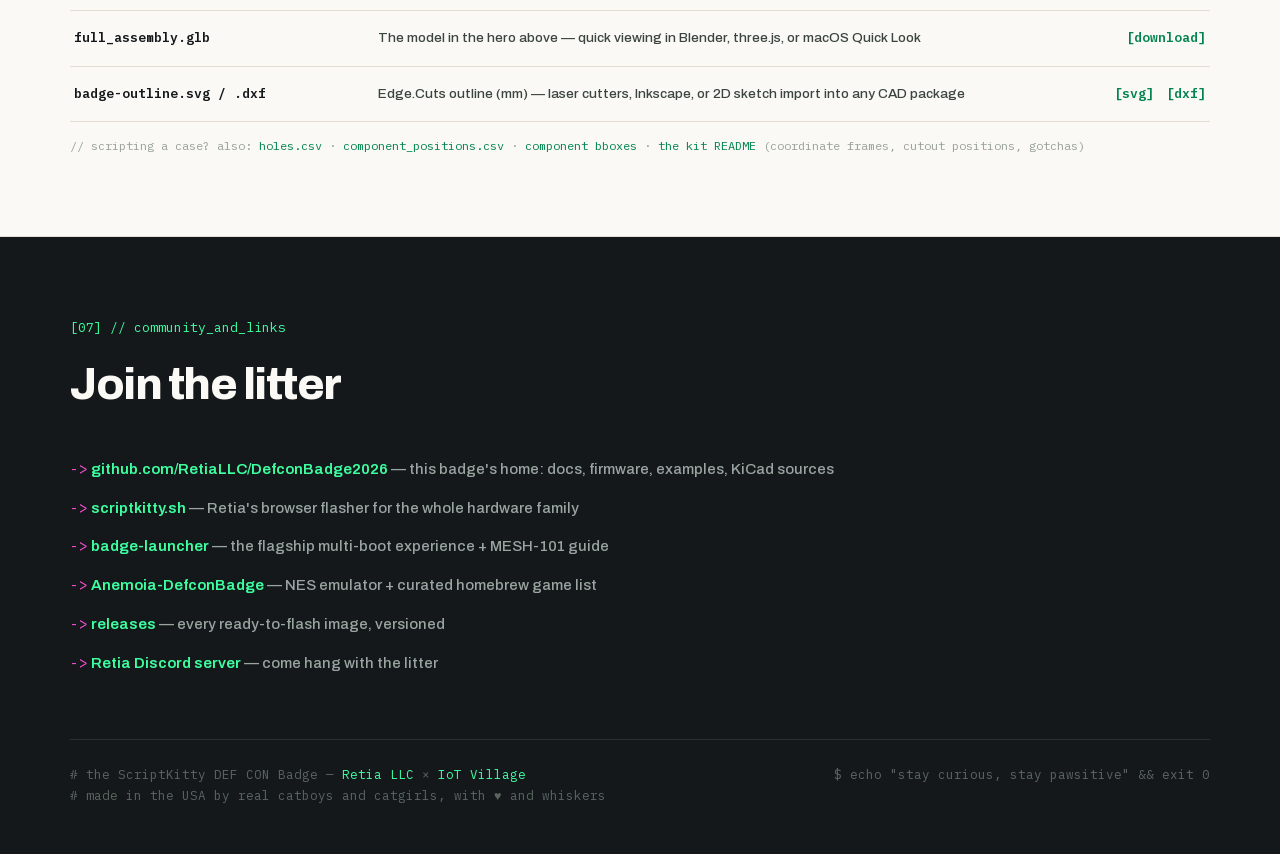
==== commit b7beeac3: "Tighten getting-started H2 copy Co-Authored-By: Claude Fable 5 <noreply@anthropic.com>" ====
--- a/index.html
+++ b/index.html
@@ -71,7 +71,7 @@
   <section id="start" style="border-top:1px solid #e2ddd0;">
     <div style="max-width:1140px; margin:0 auto; padding:80px 36px;">
       <div style="font-family:'IBM Plex Mono',monospace; font-size:13px; color:#00a35f; margin-bottom:10px;">[01] // getting_started</div>
-      <h2 style="margin:0 0 14px; font-size:44px; color:#14181b; font-weight:800; letter-spacing:-1.5px;">Send off-grid, encrypted messages to your friends in 5 steps</h2>
+      <h2 style="margin:0 0 14px; font-size:44px; color:#14181b; font-weight:800; letter-spacing:-1.5px;">Encrypted off-grid chat with friends in 5 steps</h2>
       <p style="margin:0 0 44px; max-width:62ch; font-size:16px;">Your cyber cat is ready to yowl on the mesh! Here's how to get your radio meowing.</p>
       <div style="display:grid; grid-template-columns:1fr 1fr; gap:48px; align-items:start;" class="grid-2col">
         <ol style="list-style:none; margin:0; padding:0; display:grid; gap:26px;">
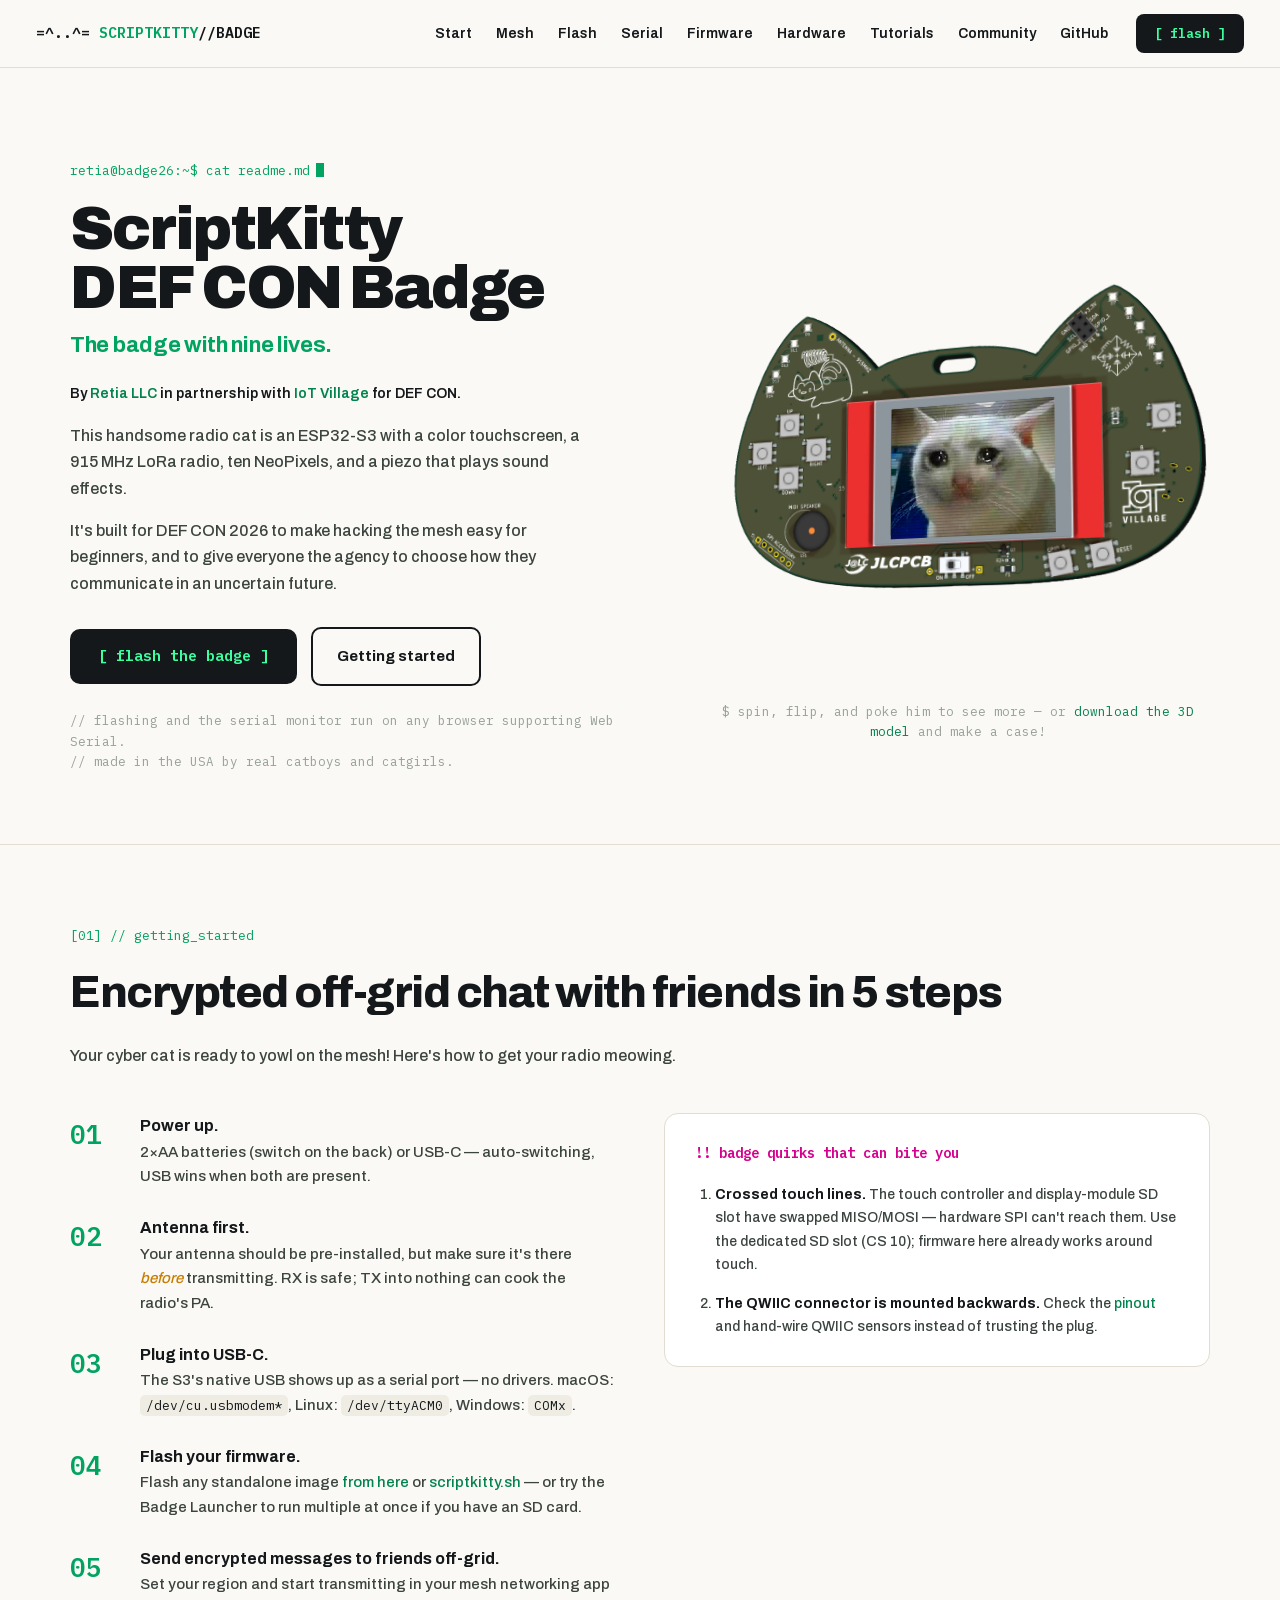
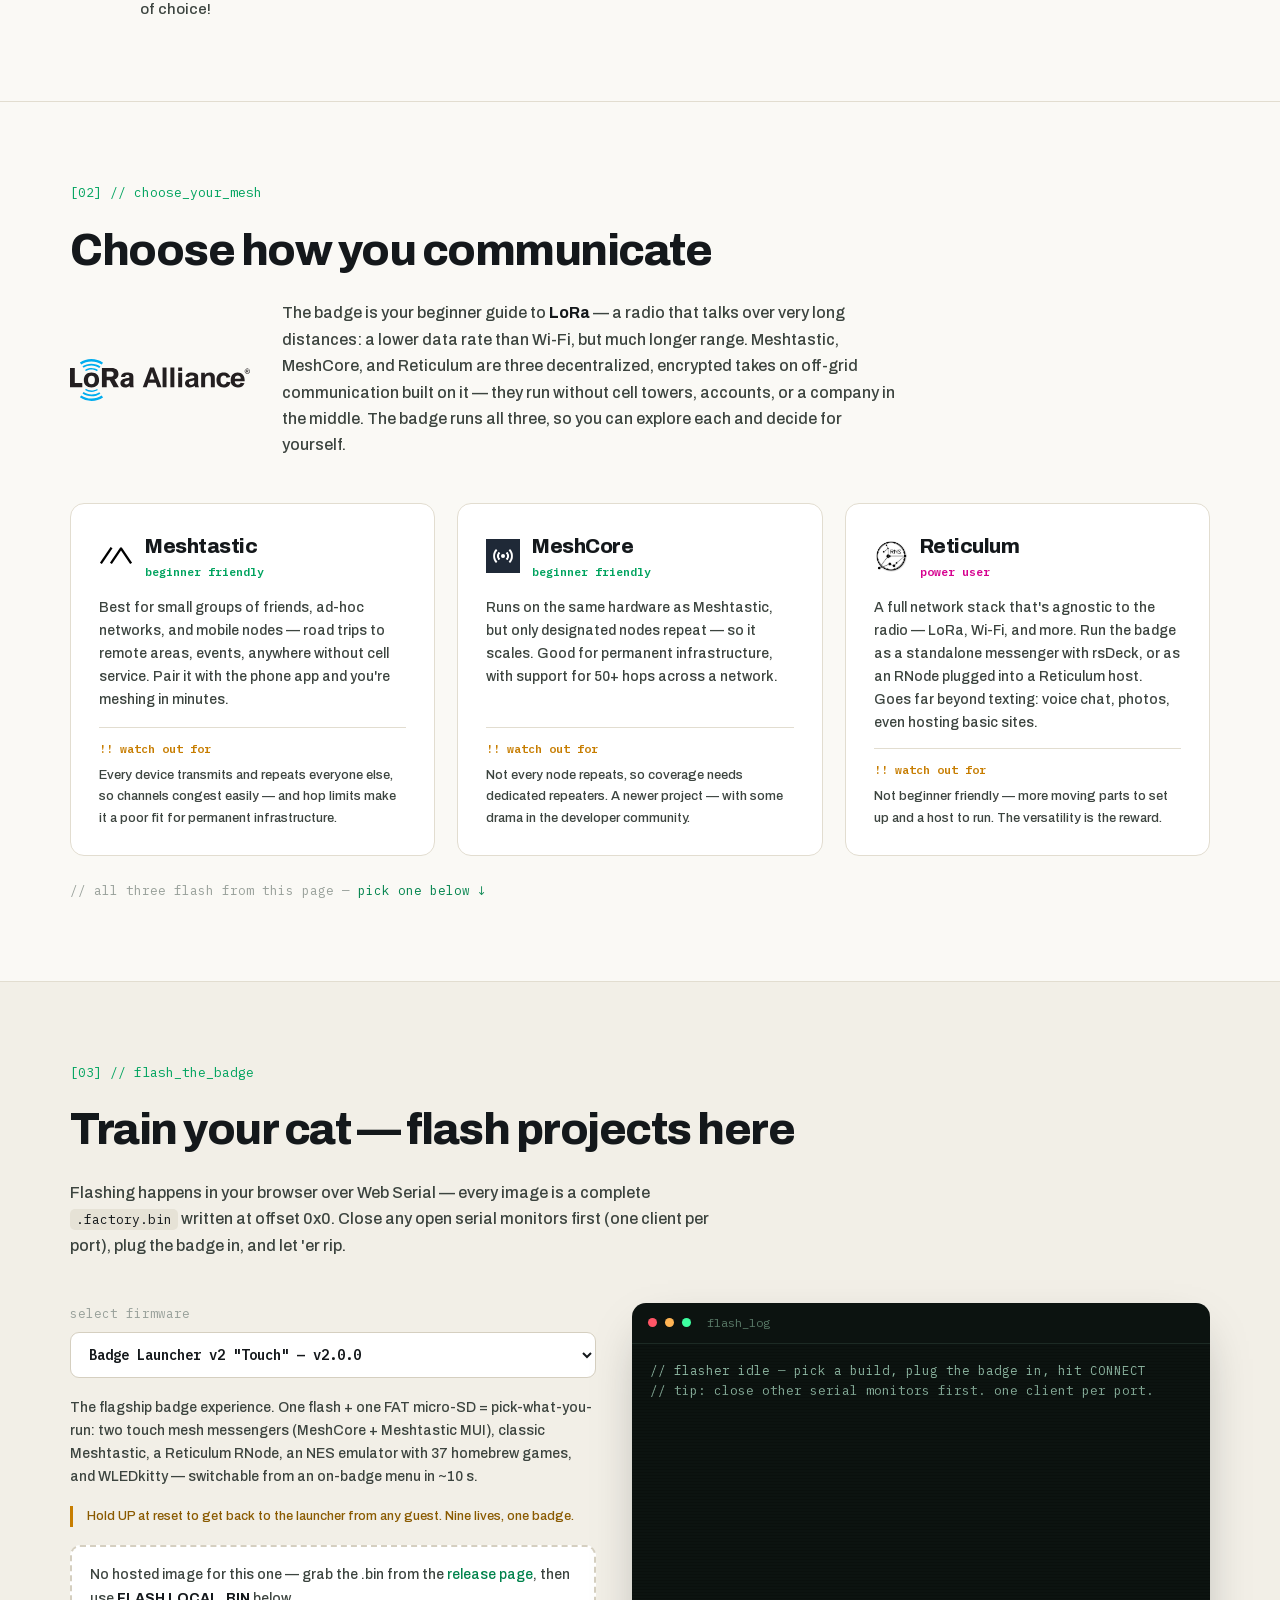
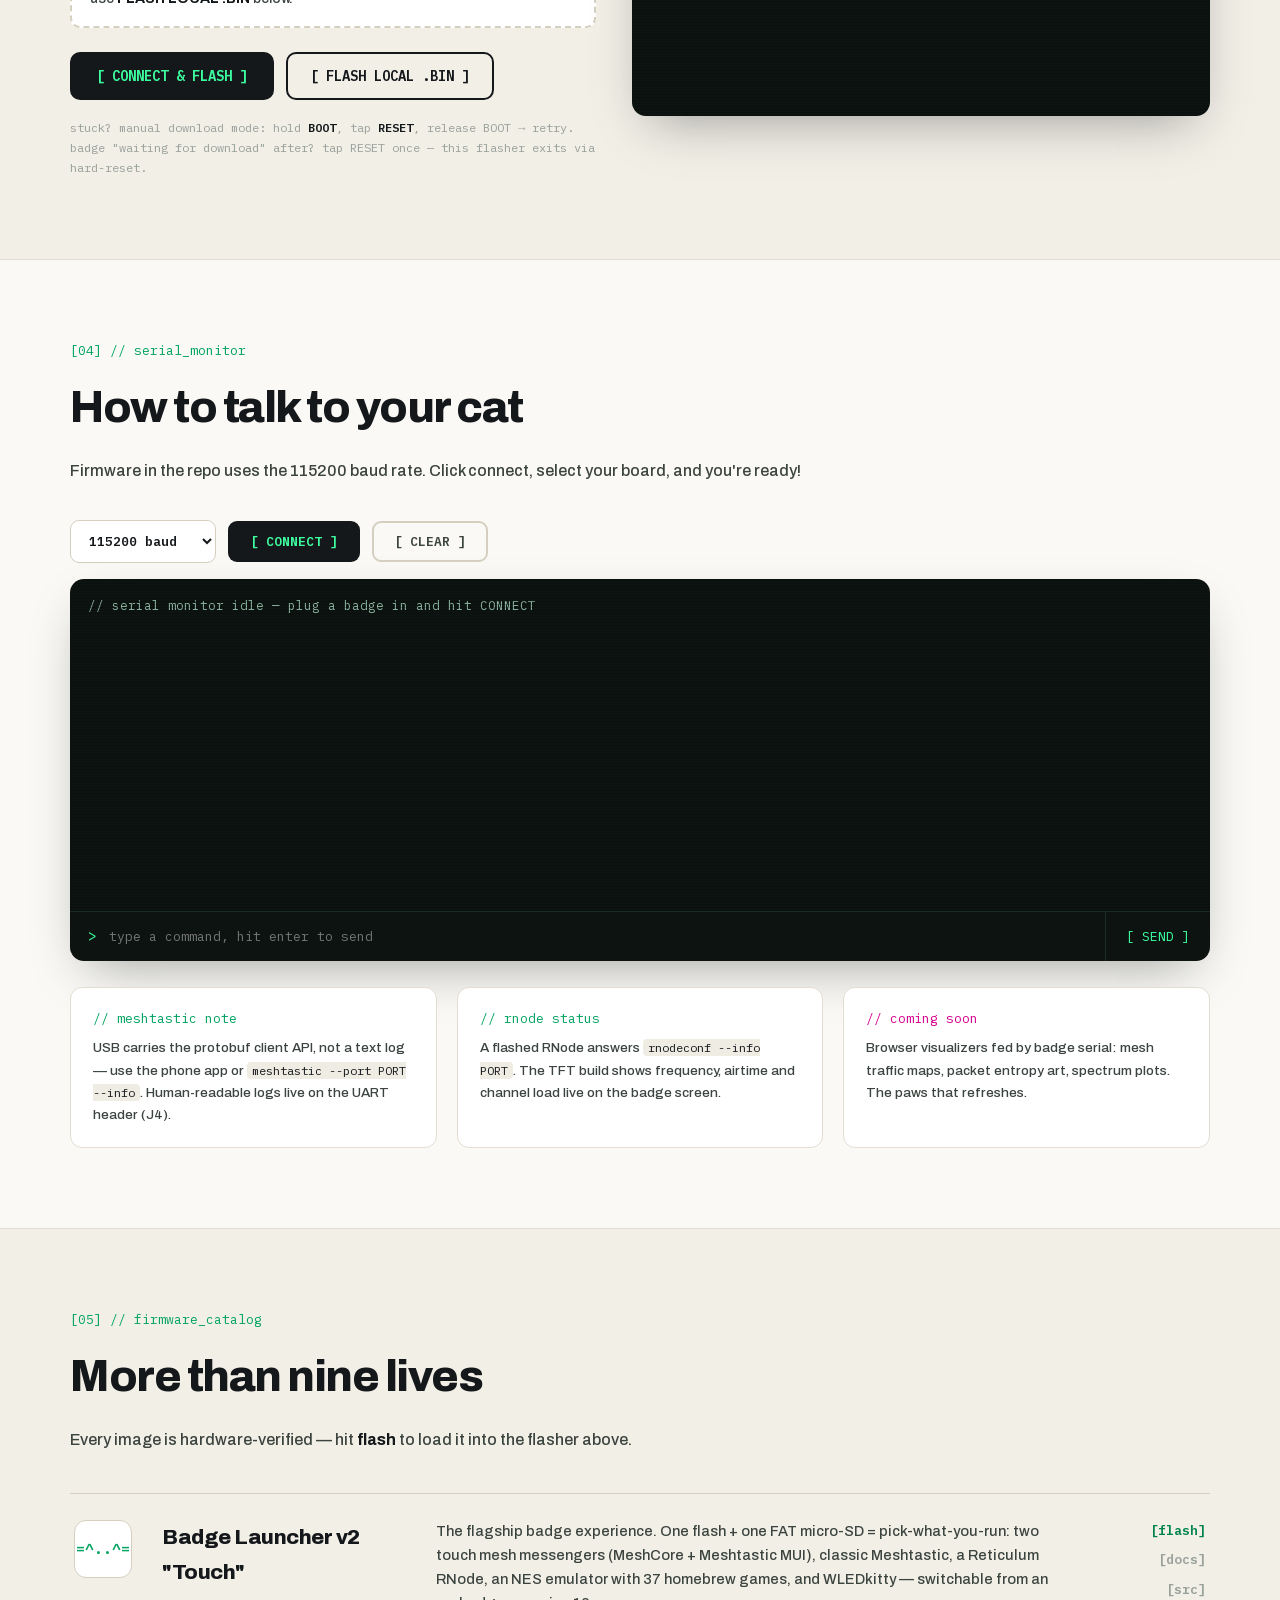
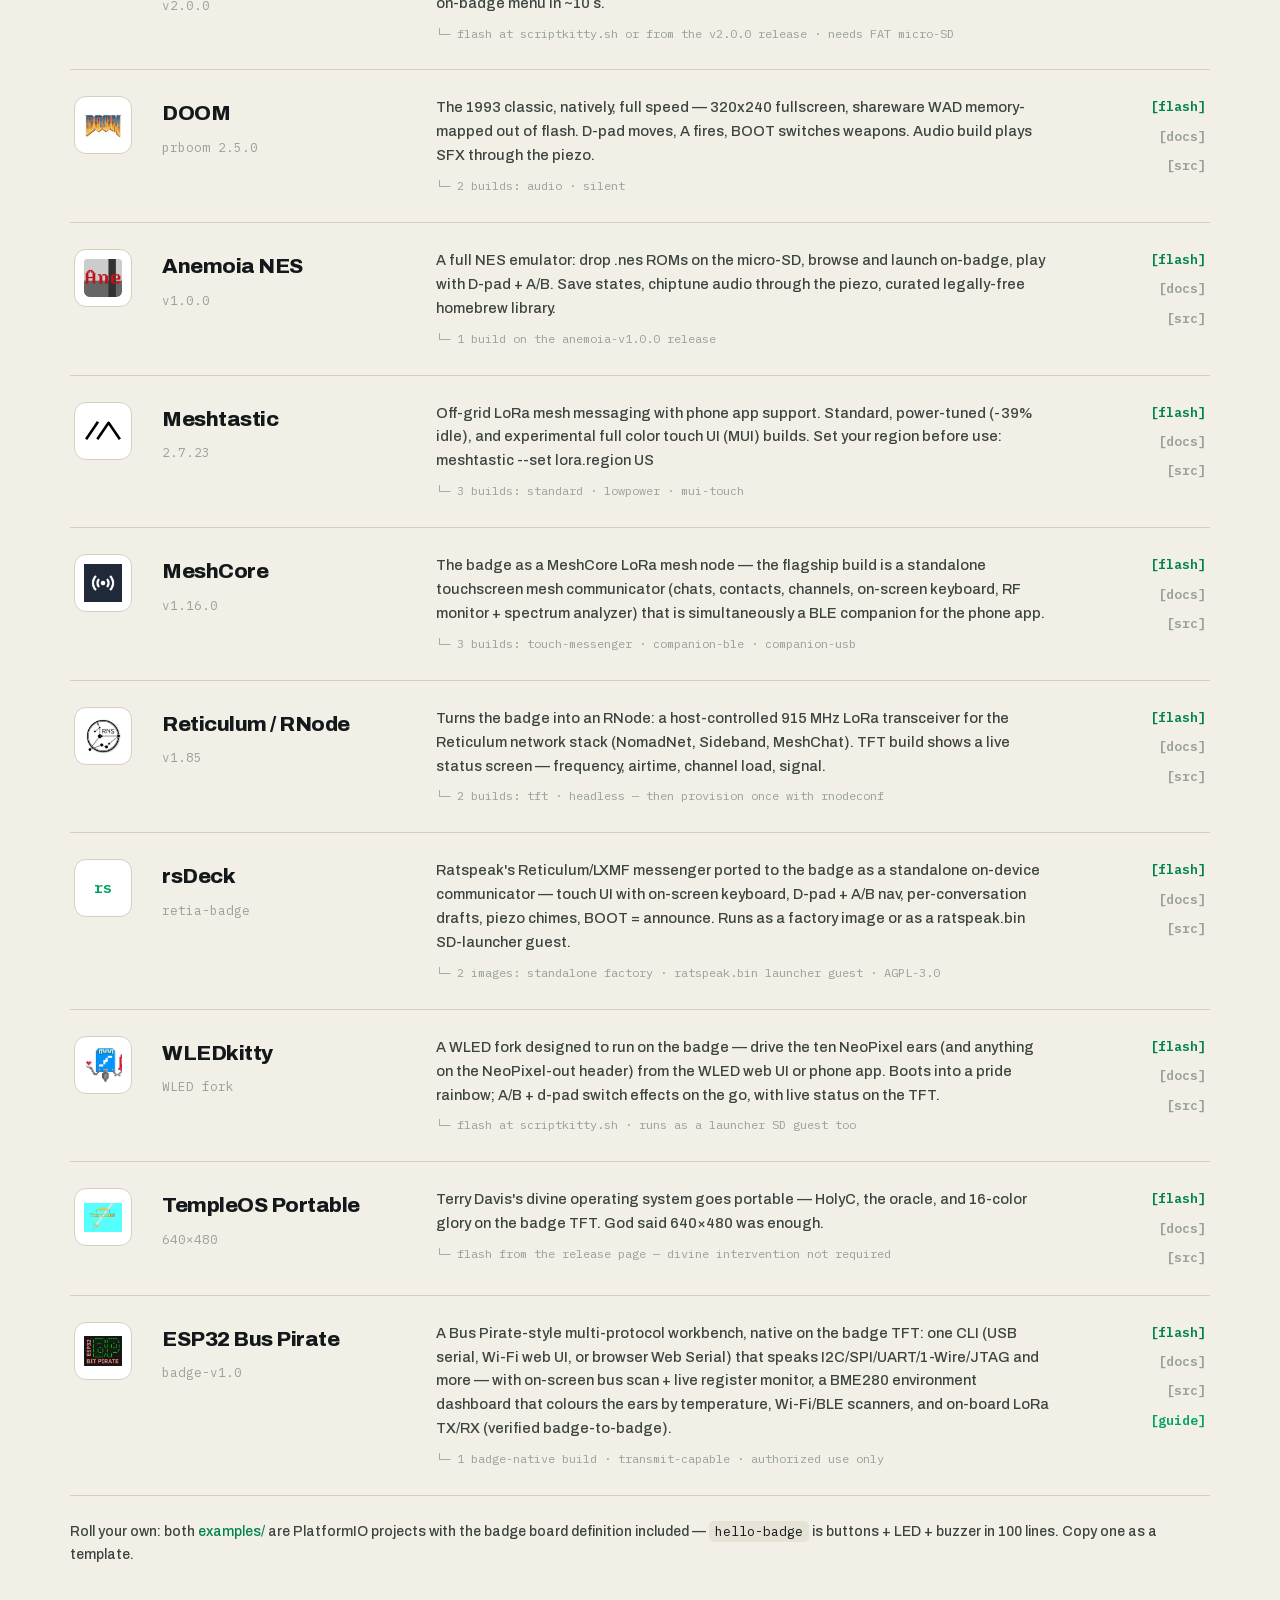
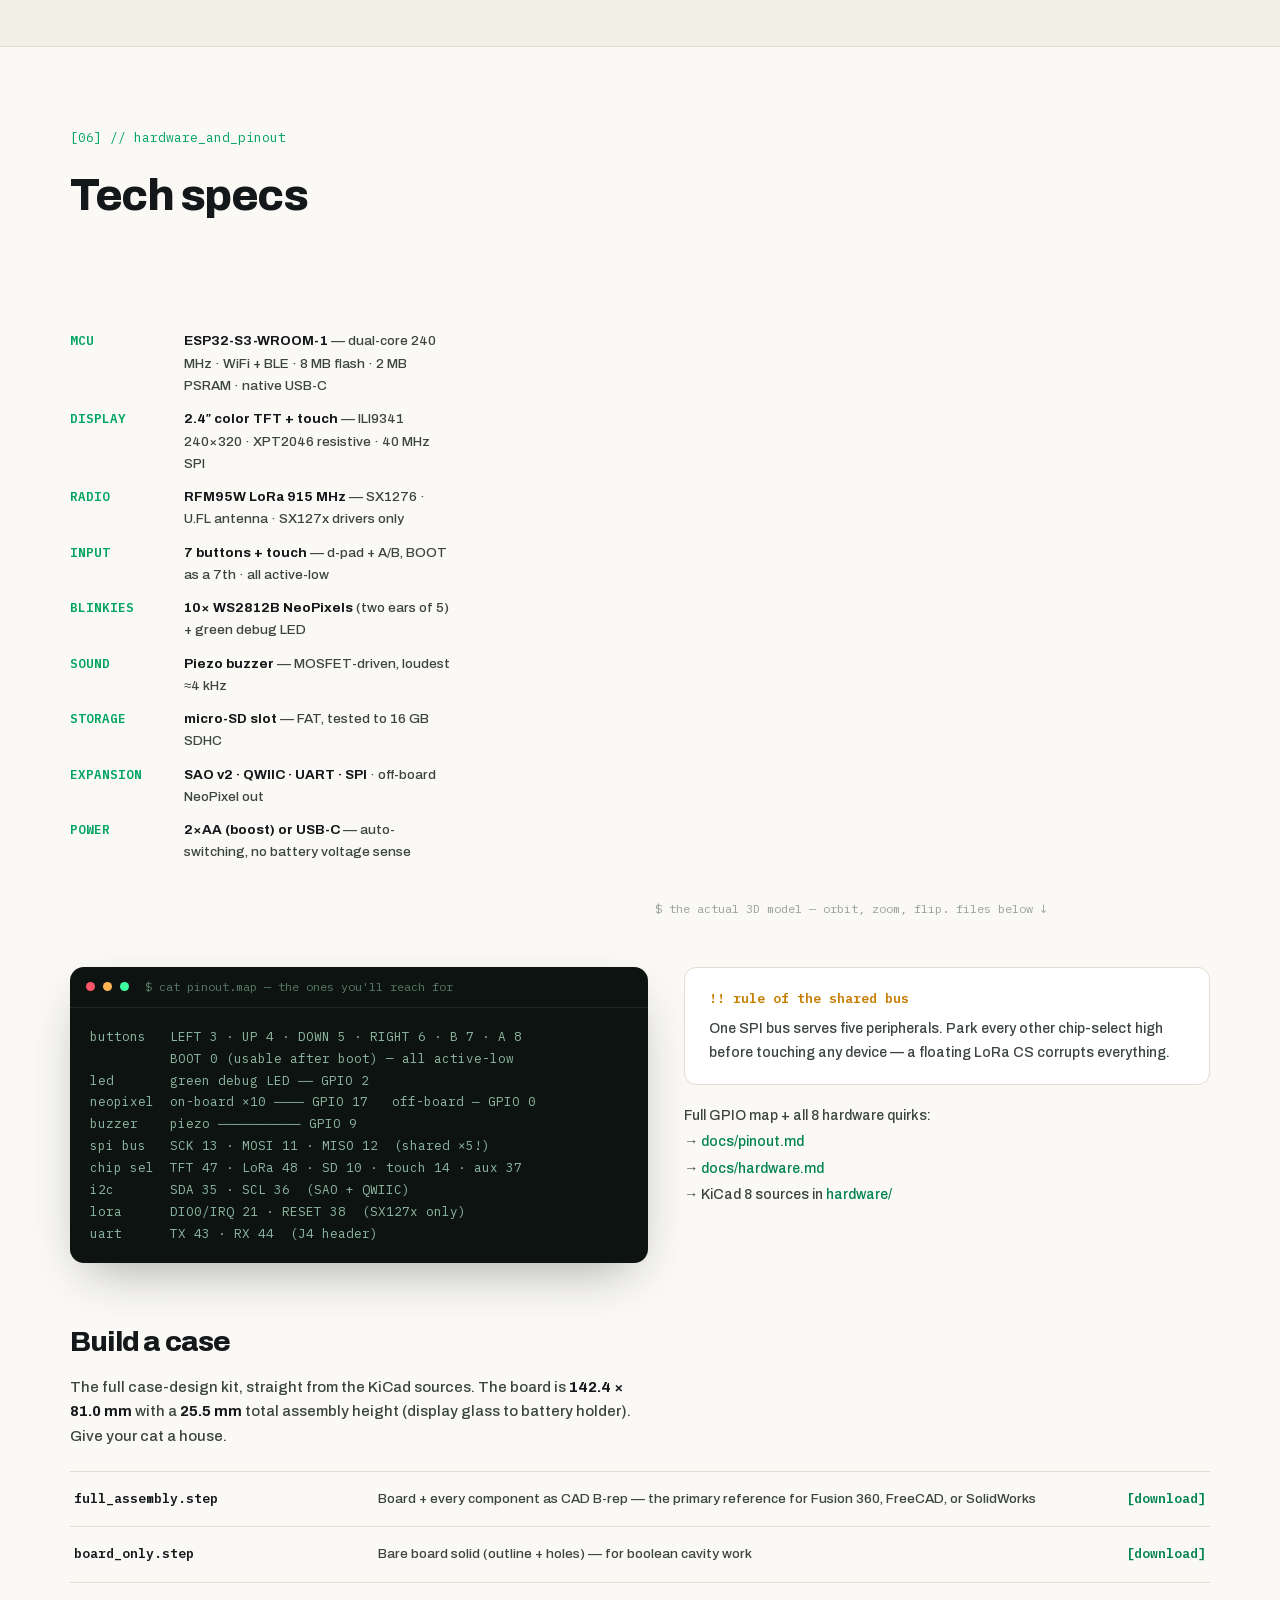
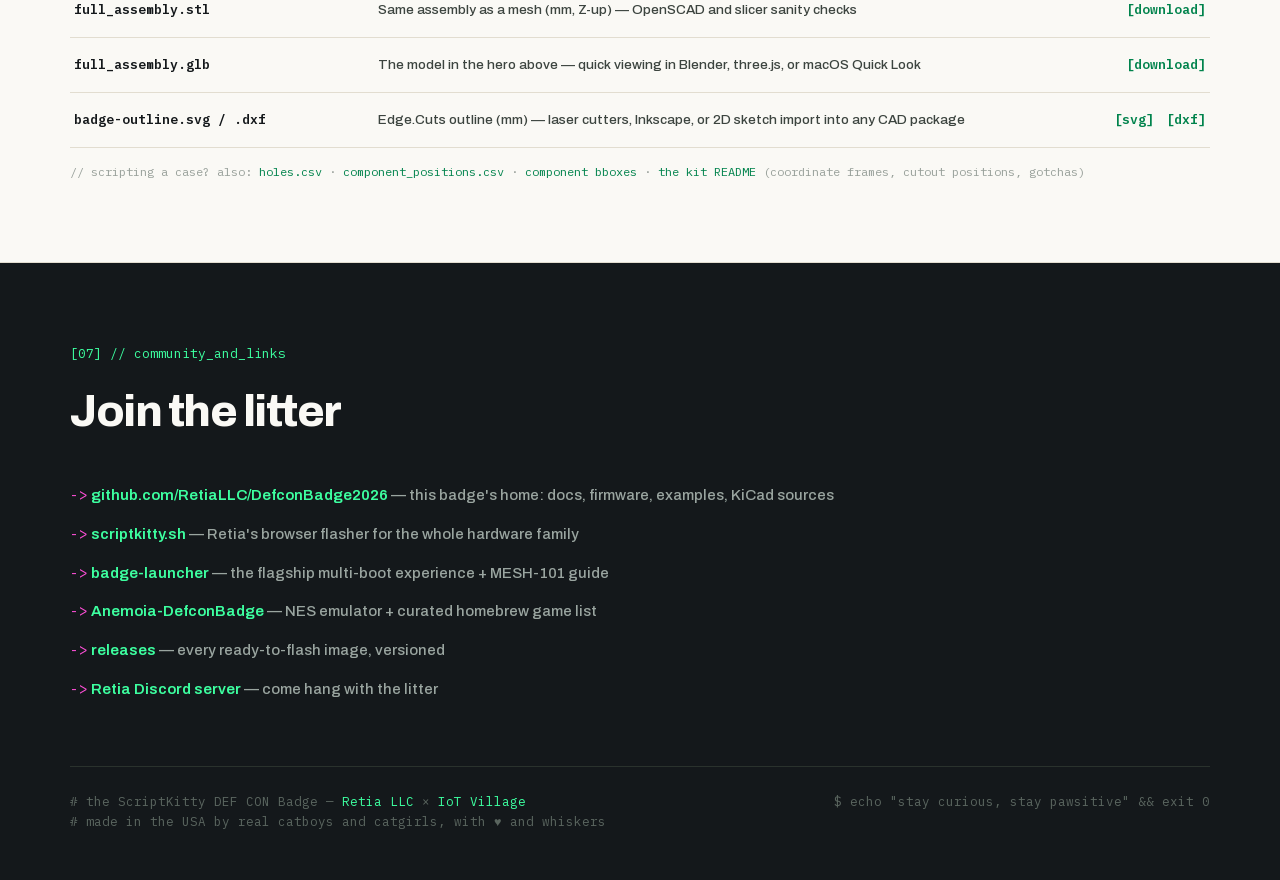
==== commit b00ed845: "Rework the mesh-intro negation triad into plain phrasing Co-Authored-By: Claude Fable 5 <noreply@ant" ====
--- a/index.html
+++ b/index.html
@@ -113,7 +113,7 @@
       <h2 style="margin:0 0 14px; font-size:44px; color:#14181b; font-weight:800; letter-spacing:-1.5px;">Choose how you communicate</h2>
       <div style="display:flex; gap:32px; align-items:center; margin-bottom:44px; flex-wrap:wrap;">
         <div role="img" aria-label="LoRa Alliance logo" style="width:180px; height:52px; background-image:url('assets/logo-lora-alliance.svg'); background-size:contain; background-position:center; background-repeat:no-repeat; flex-shrink:0;"></div>
-        <p style="margin:0; max-width:62ch; font-size:16px; flex:1; min-width:320px;">The badge is your beginner guide to <strong style="color:#14181b;">LoRa</strong> — a radio that talks over very long distances: a lower data rate than Wi-Fi, but much longer range. Meshtastic, MeshCore, and Reticulum are three decentralized, encrypted takes on off-grid communication built on it — no towers, no accounts, no middlemen. The badge runs all three, so you can explore each and decide for yourself.</p>
+        <p style="margin:0; max-width:62ch; font-size:16px; flex:1; min-width:320px;">The badge is your beginner guide to <strong style="color:#14181b;">LoRa</strong> — a radio that talks over very long distances: a lower data rate than Wi-Fi, but much longer range. Meshtastic, MeshCore, and Reticulum are three decentralized, encrypted takes on off-grid communication built on it — they run without cell towers, accounts, or a company in the middle. The badge runs all three, so you can explore each and decide for yourself.</p>
       </div>
       <div style="display:grid; grid-template-columns:1fr 1fr 1fr; gap:22px;" class="grid-3col">
         <div style="background:#fff; border:1px solid #e2ddd0; border-radius:14px; padding:26px 28px; display:flex; flex-direction:column; gap:14px;">
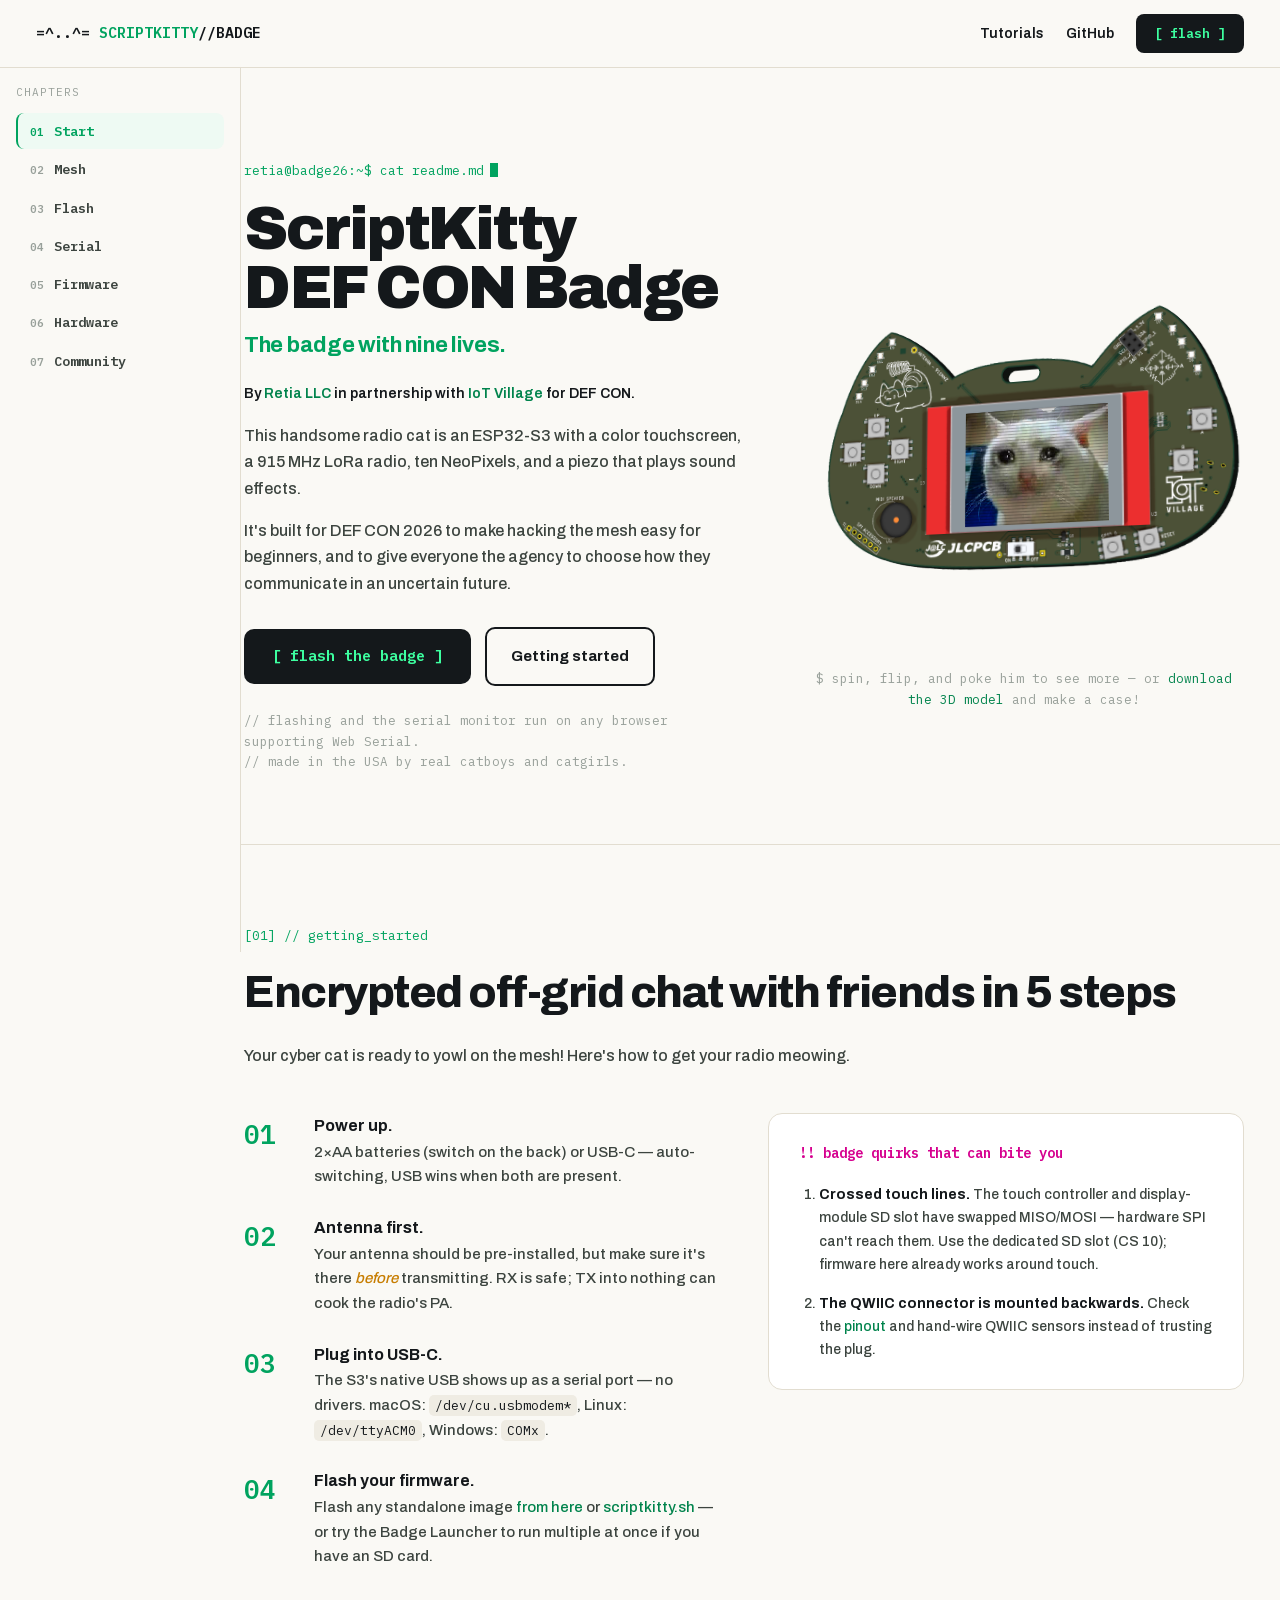
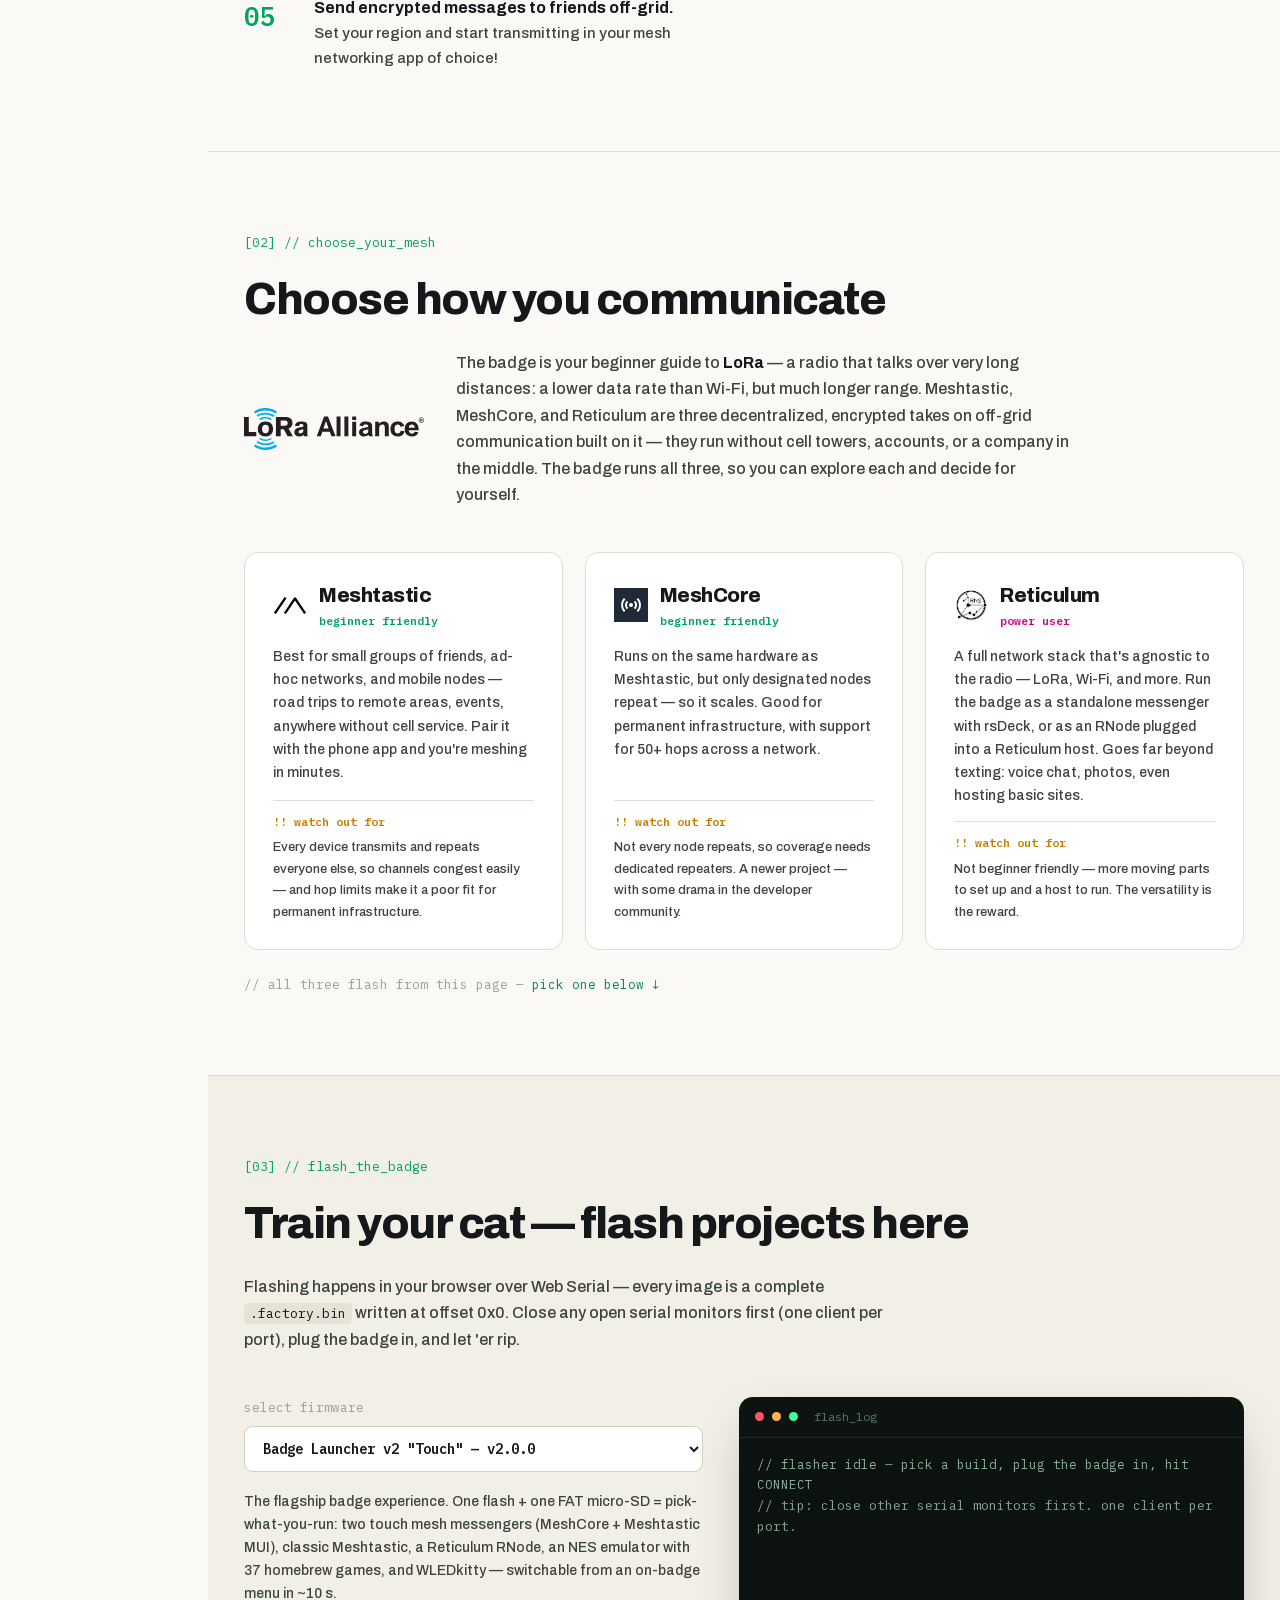
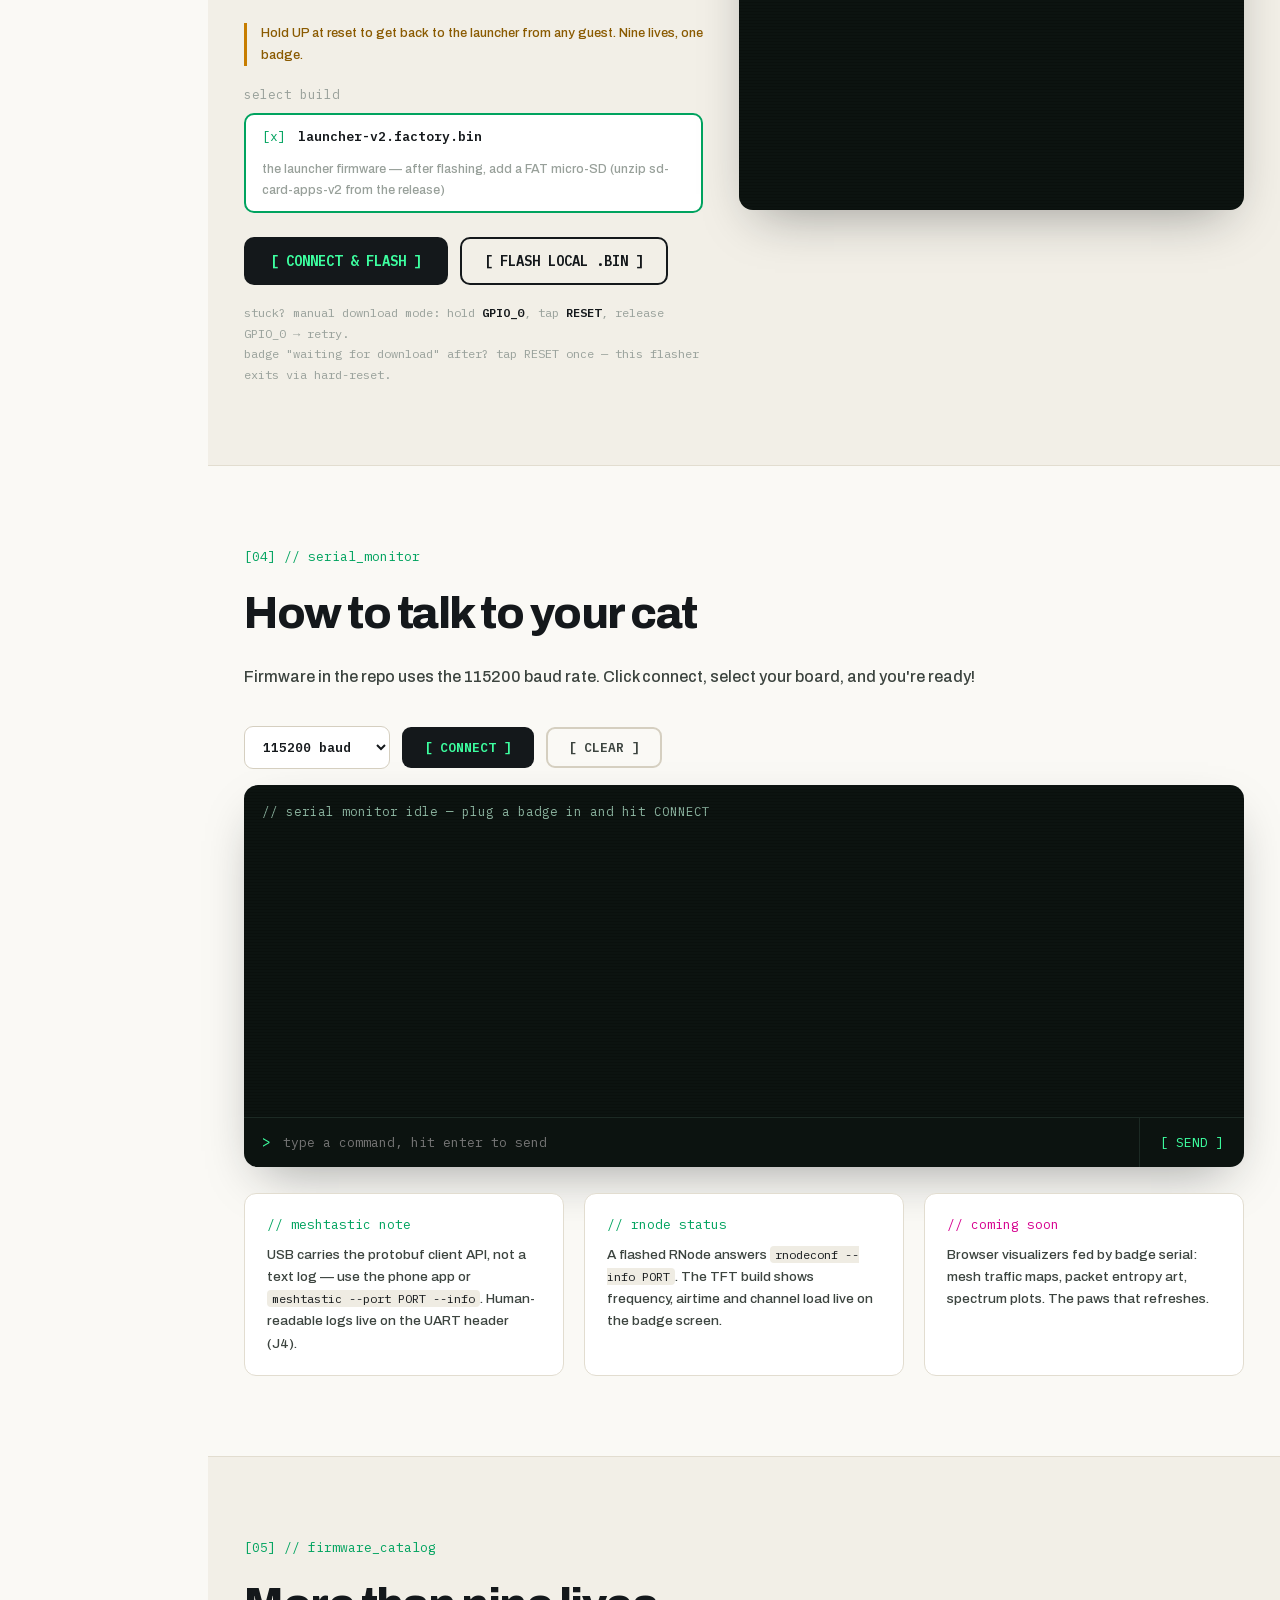
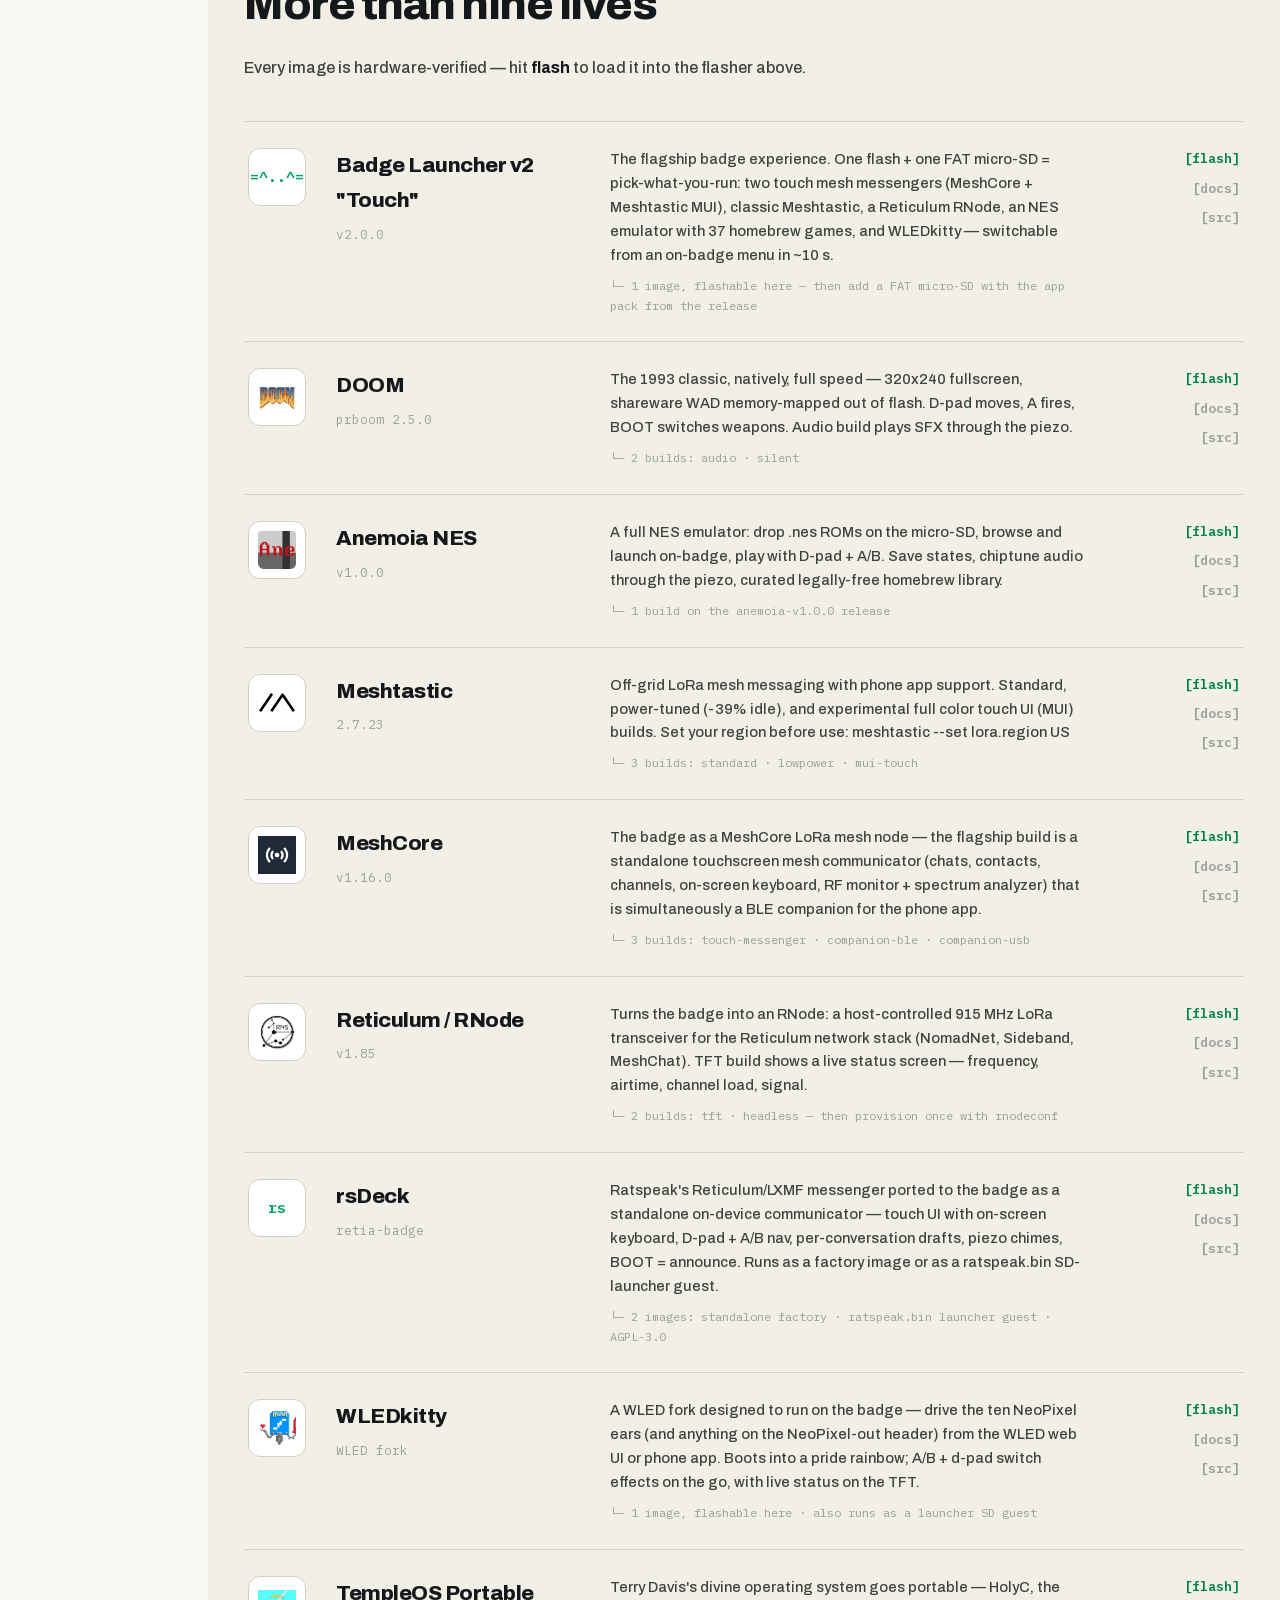
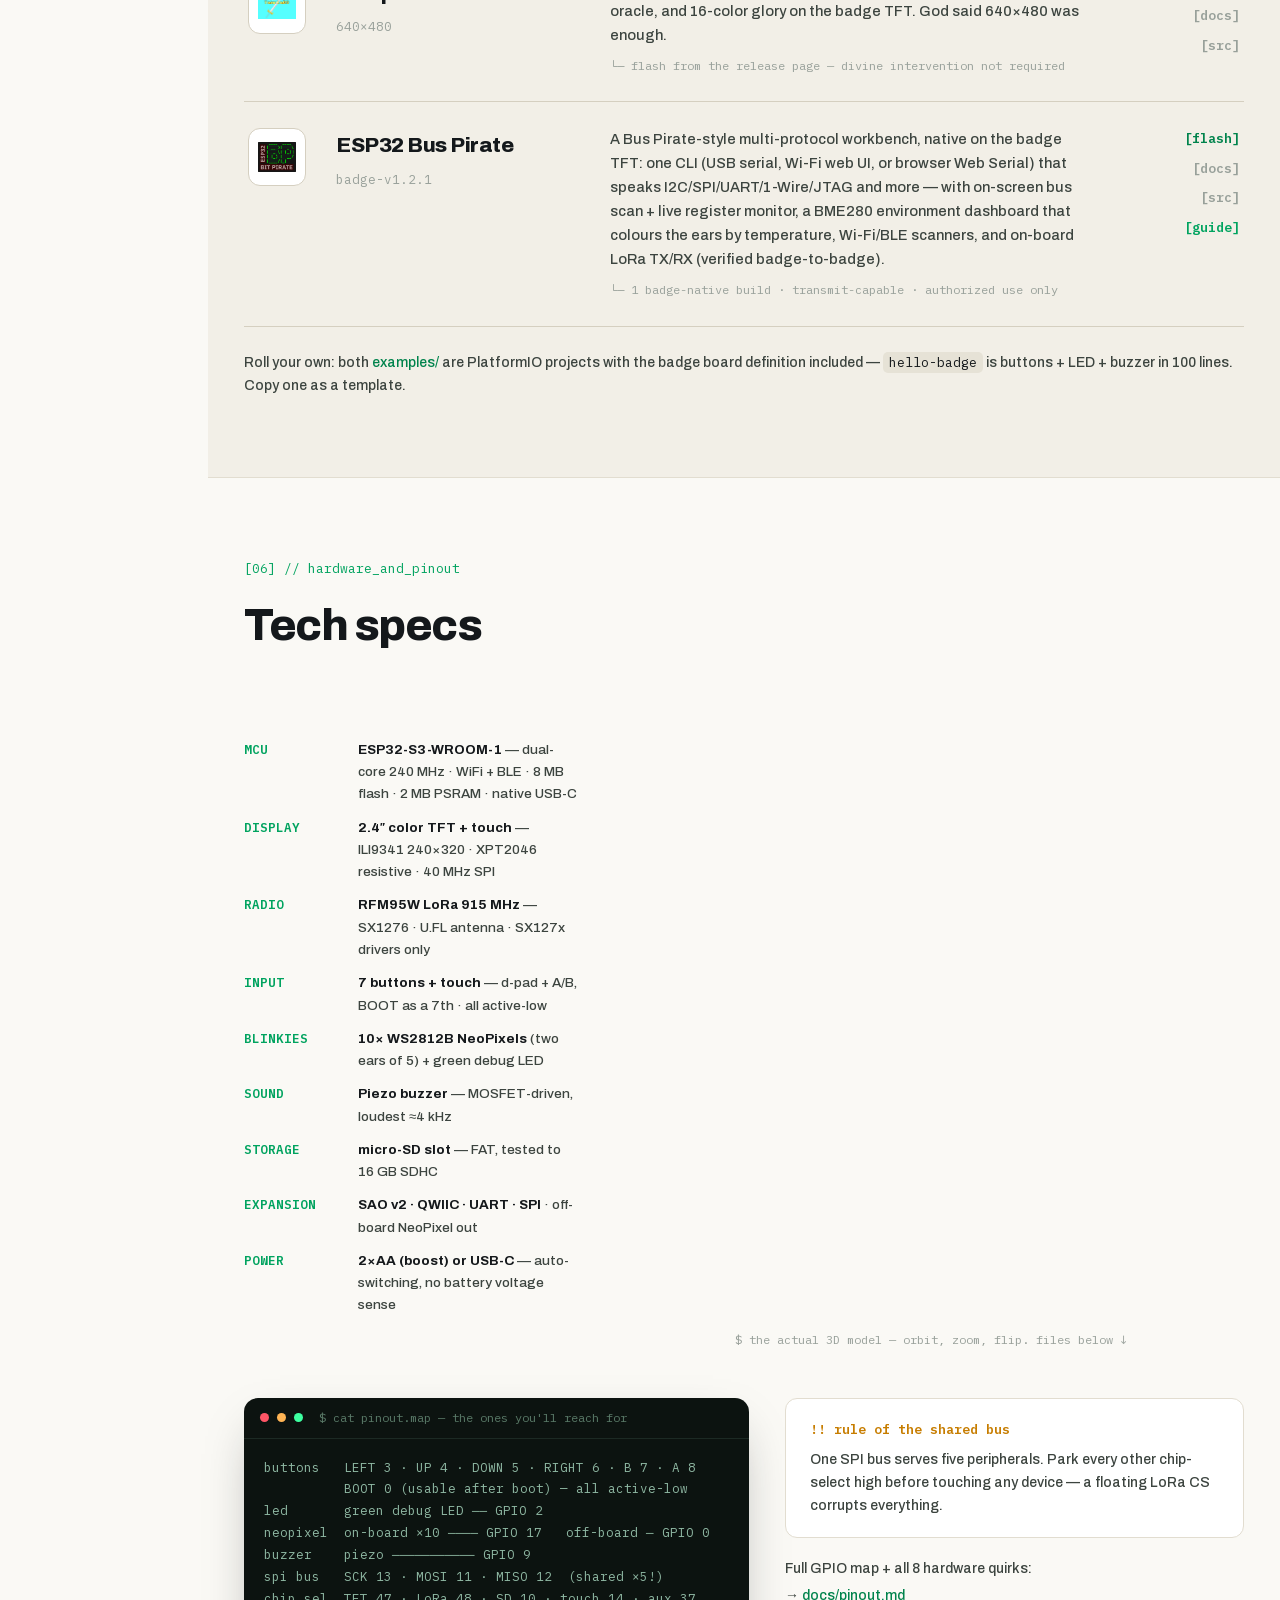
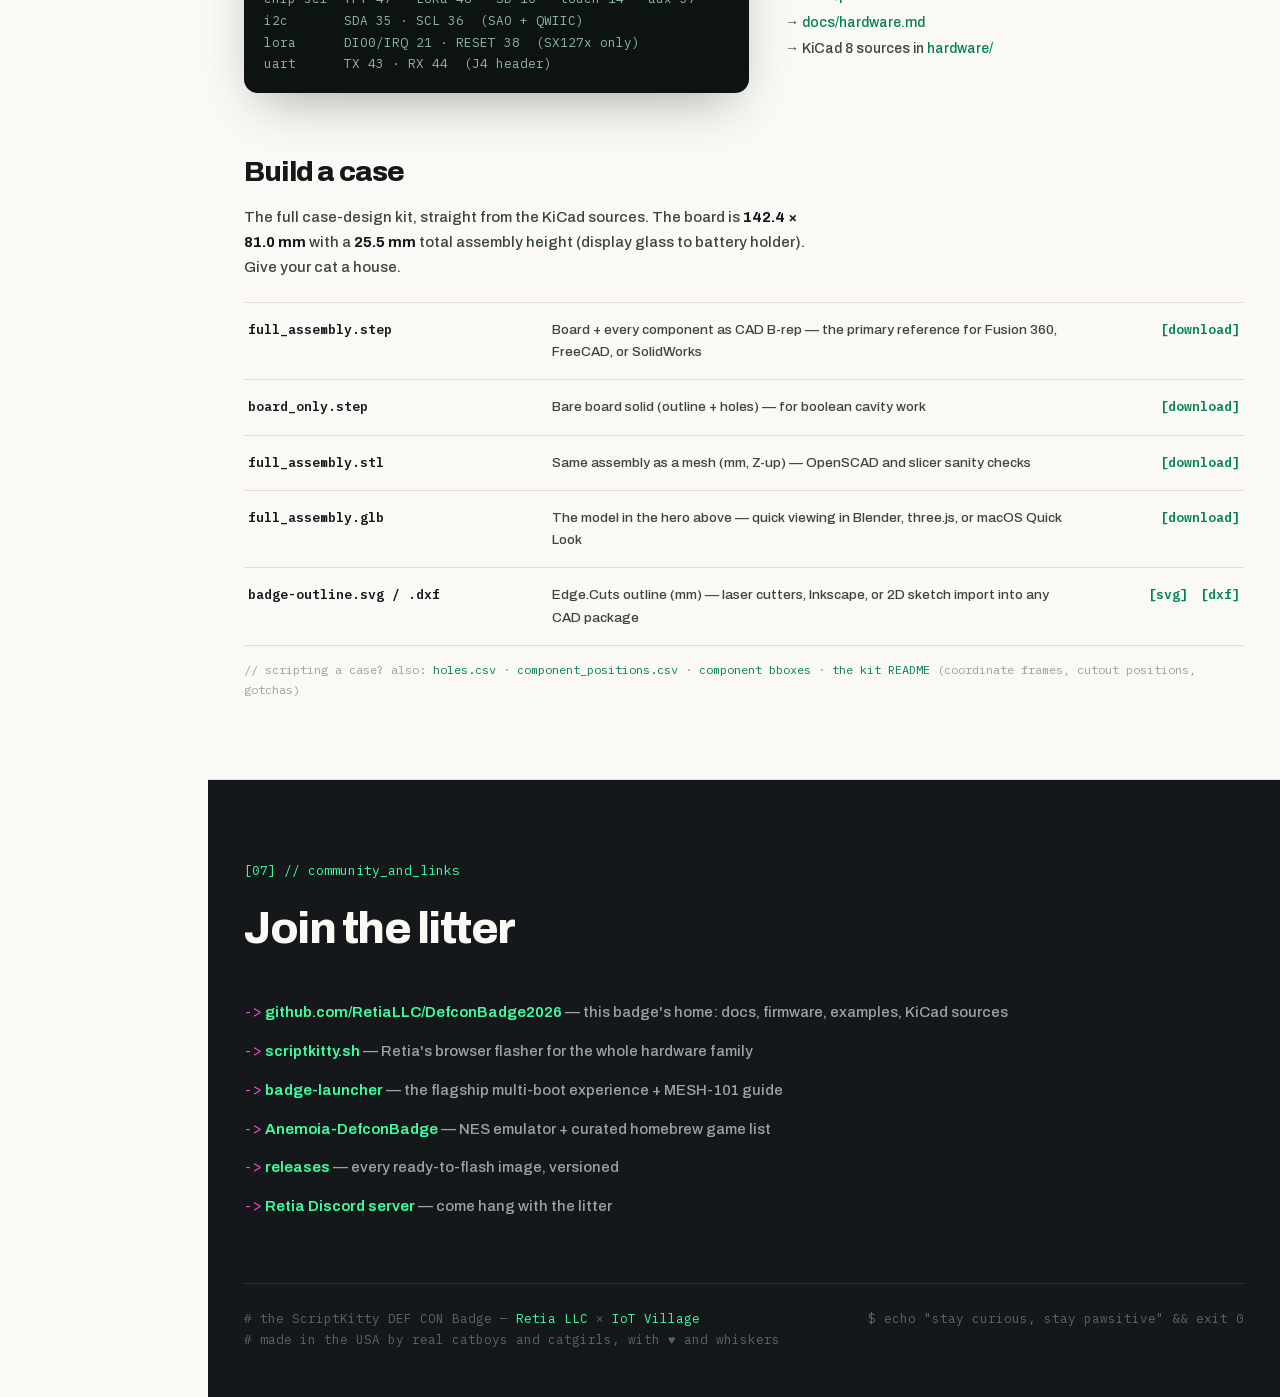
==== commit fd074ddc: "Fix batch: left-rail chapter nav, single flash button, flashable launcher, PR guidance - Nav: drop s" ====
--- a/index.html
+++ b/index.html
@@ -20,23 +20,31 @@
 <body>
 <div style="font-family:'Archivo',sans-serif; background:#faf9f5; color:#3c443f; min-height:100vh; font-size:15px; line-height:1.65;">
 
-  <nav style="position:sticky; top:0; z-index:50; display:flex; align-items:center; gap:28px; padding:14px 36px; background:rgba(250,249,245,0.94); backdrop-filter:blur(8px); border-bottom:1px solid #e2ddd0; flex-wrap:wrap;">
-    <span style="font-family:'IBM Plex Mono',monospace; font-weight:600; color:#14181b; font-size:15px;">=^..^= <span style="color:#00a35f;">SCRIPTKITTY</span>//BADGE</span>
-    <div style="display:flex; gap:24px; flex-wrap:wrap; font-size:14px; font-weight:600; margin-left:auto;">
-      <a href="#start" class="nav-link">Start</a>
-      <a href="#mesh" class="nav-link">Mesh</a>
-      <a href="#flash" class="nav-link">Flash</a>
-      <a href="#serial" class="nav-link">Serial</a>
-      <a href="#firmware" class="nav-link">Firmware</a>
-      <a href="#hardware" class="nav-link">Hardware</a>
+  <nav style="position:sticky; top:0; z-index:50; display:flex; align-items:center; gap:20px; padding:14px 36px; background:rgba(250,249,245,0.94); backdrop-filter:blur(8px); border-bottom:1px solid #e2ddd0; flex-wrap:wrap;">
+    <a href="#top" class="nav-word" style="font-family:'IBM Plex Mono',monospace; font-weight:600; color:#14181b; font-size:15px; text-decoration:none;">=^..^= <span style="color:#00a35f;">SCRIPTKITTY</span>//BADGE</a>
+    <div style="display:flex; gap:22px; align-items:center; flex-wrap:wrap; font-size:14px; font-weight:600; margin-left:auto;">
       <a href="tutorials/" class="nav-link">Tutorials</a>
-      <a href="#links" class="nav-link">Community</a>
       <a href="https://github.com/RetiaLLC/DefconBadge2026" target="_blank" rel="noopener" class="nav-link">GitHub</a>
-    </div>
-    <a href="#flash" class="btn-dark" style="font-size:13px; padding:9px 18px; border-radius:8px;">[ flash ]</a>
+      <a href="#flash" class="btn-dark" style="font-size:13px; padding:9px 18px; border-radius:8px;">[ flash ]</a>
+    </div>
   </nav>
 
-  <header style="max-width:1140px; margin:0 auto; padding:92px 36px 72px; display:grid; grid-template-columns:1.15fr 1fr; gap:56px; align-items:center;" class="grid-hero">
+  <aside class="chapters" aria-label="Chapters">
+    <div class="ch-title">chapters</div>
+    <nav>
+      <a href="#start" data-sec="start"><span class="n">01</span> Start</a>
+      <a href="#mesh" data-sec="mesh"><span class="n">02</span> Mesh</a>
+      <a href="#flash" data-sec="flash"><span class="n">03</span> Flash</a>
+      <a href="#serial" data-sec="serial"><span class="n">04</span> Serial</a>
+      <a href="#firmware" data-sec="firmware"><span class="n">05</span> Firmware</a>
+      <a href="#hardware" data-sec="hardware"><span class="n">06</span> Hardware</a>
+      <a href="#links" data-sec="links"><span class="n">07</span> Community</a>
+    </nav>
+  </aside>
+
+  <div class="content">
+
+  <header id="top" style="max-width:1140px; margin:0 auto; padding:92px 36px 72px; display:grid; grid-template-columns:1.15fr 1fr; gap:56px; align-items:center;" class="grid-hero">
     <div>
       <div style="font-family:'IBM Plex Mono',monospace; font-size:13px; color:#00a35f; margin-bottom:18px;">retia@badge26:~$ cat readme.md<span style="display:inline-block; width:8px; height:14px; background:#00a35f; margin-left:6px; vertical-align:-2px; animation:blinkc 1.1s step-end infinite;"></span></div>
       <h1 style="margin:0 0 10px; font-size:60px; line-height:0.98; color:#14181b; font-weight:900; letter-spacing:-2.5px;">ScriptKitty<br>DEF CON Badge</h1>
@@ -185,7 +193,7 @@
             <button id="btn-local" class="btn-outline" style="background:transparent; font-size:14px; padding:13px 22px; border-radius:10px; cursor:pointer;">[ FLASH LOCAL .BIN ]</button>
             <input type="file" accept=".bin" id="fw-file" style="display:none;">
           </div>
-          <div style="font-family:'IBM Plex Mono',monospace; font-size:12px; color:#98a09a; line-height:1.7;">stuck? manual download mode: hold <span style="color:#14181b; font-weight:600;">BOOT</span>, tap <span style="color:#14181b; font-weight:600;">RESET</span>, release BOOT → retry.<br>badge "waiting for download" after? tap RESET once — this flasher exits via hard-reset.</div>
+          <div style="font-family:'IBM Plex Mono',monospace; font-size:12px; color:#98a09a; line-height:1.7;">stuck? manual download mode: hold <span style="color:#14181b; font-weight:600;">GPIO_0</span>, tap <span style="color:#14181b; font-weight:600;">RESET</span>, release GPIO_0 → retry.<br>badge "waiting for download" after? tap RESET once — this flasher exits via hard-reset.</div>
         </div>
         <div style="border-radius:14px; background:#0c1310; box-shadow:0 20px 50px -18px rgba(20,24,27,0.4); overflow:hidden;">
           <div style="display:flex; align-items:center; gap:8px; padding:10px 16px; border-bottom:1px solid #1c2a24; font-family:'IBM Plex Mono',monospace; font-size:12px; color:#5a7a68;">
@@ -362,6 +370,7 @@
       </footer>
     </div>
   </section>
+  </div><!-- /.content -->
 </div>
 <script src="app.js"></script>
 </body>
--- a/styles.css
+++ b/styles.css
@@ -9,6 +9,44 @@
 
 .nav-link { color: #14181b; }
 .nav-link:hover { color: #00a35f; }
+.nav-word:hover { color: #00a35f; }
+
+/* ---- left-rail chapter nav (blog-style TOC with scrollspy) ---- */
+.chapters { font-family: 'IBM Plex Mono', monospace; }
+.chapters .ch-title { font-size: 11px; letter-spacing: 1px; text-transform: uppercase; color: #98a09a; margin-bottom: 12px; }
+.chapters nav { display: flex; flex-direction: column; gap: 2px; }
+.chapters a {
+  display: flex; align-items: baseline; gap: 10px;
+  padding: 7px 12px; border-radius: 8px; border-left: 2px solid transparent;
+  color: #3c443f; font-size: 13.5px; font-weight: 600; text-decoration: none; white-space: nowrap;
+}
+.chapters a .n { color: #98a09a; font-size: 11px; }
+.chapters a:hover { background: #f2efe7; color: #14181b; }
+.chapters a.active { color: #00a35f; background: #eefaf3; border-left-color: #00a35f; }
+.chapters a.active .n { color: #00a35f; }
+
+/* desktop: fixed vertical rail on the left, content shifted to clear it */
+@media (min-width: 1080px) {
+  .chapters {
+    position: fixed; top: 57px; left: 0; width: 208px; height: calc(100vh - 57px);
+    padding: 26px 16px; overflow-y: auto; z-index: 40;
+    background: #faf9f5; border-right: 1px solid #e2ddd0;
+  }
+  .content { margin-left: 208px; }
+}
+
+/* narrow: horizontal chapter strip under the nav (scrolls sideways) */
+@media (max-width: 1079px) {
+  .chapters {
+    display: flex; align-items: center; gap: 8px;
+    padding: 8px 14px; overflow-x: auto;
+    background: #faf9f5; border-bottom: 1px solid #e2ddd0;
+  }
+  .chapters .ch-title { display: none; }
+  .chapters nav { flex-direction: row; gap: 4px; }
+  .chapters a { border-left: none; padding: 6px 10px; }
+  .content { margin-left: 0; }
+}
 
 .btn-dark {
   display: inline-block;
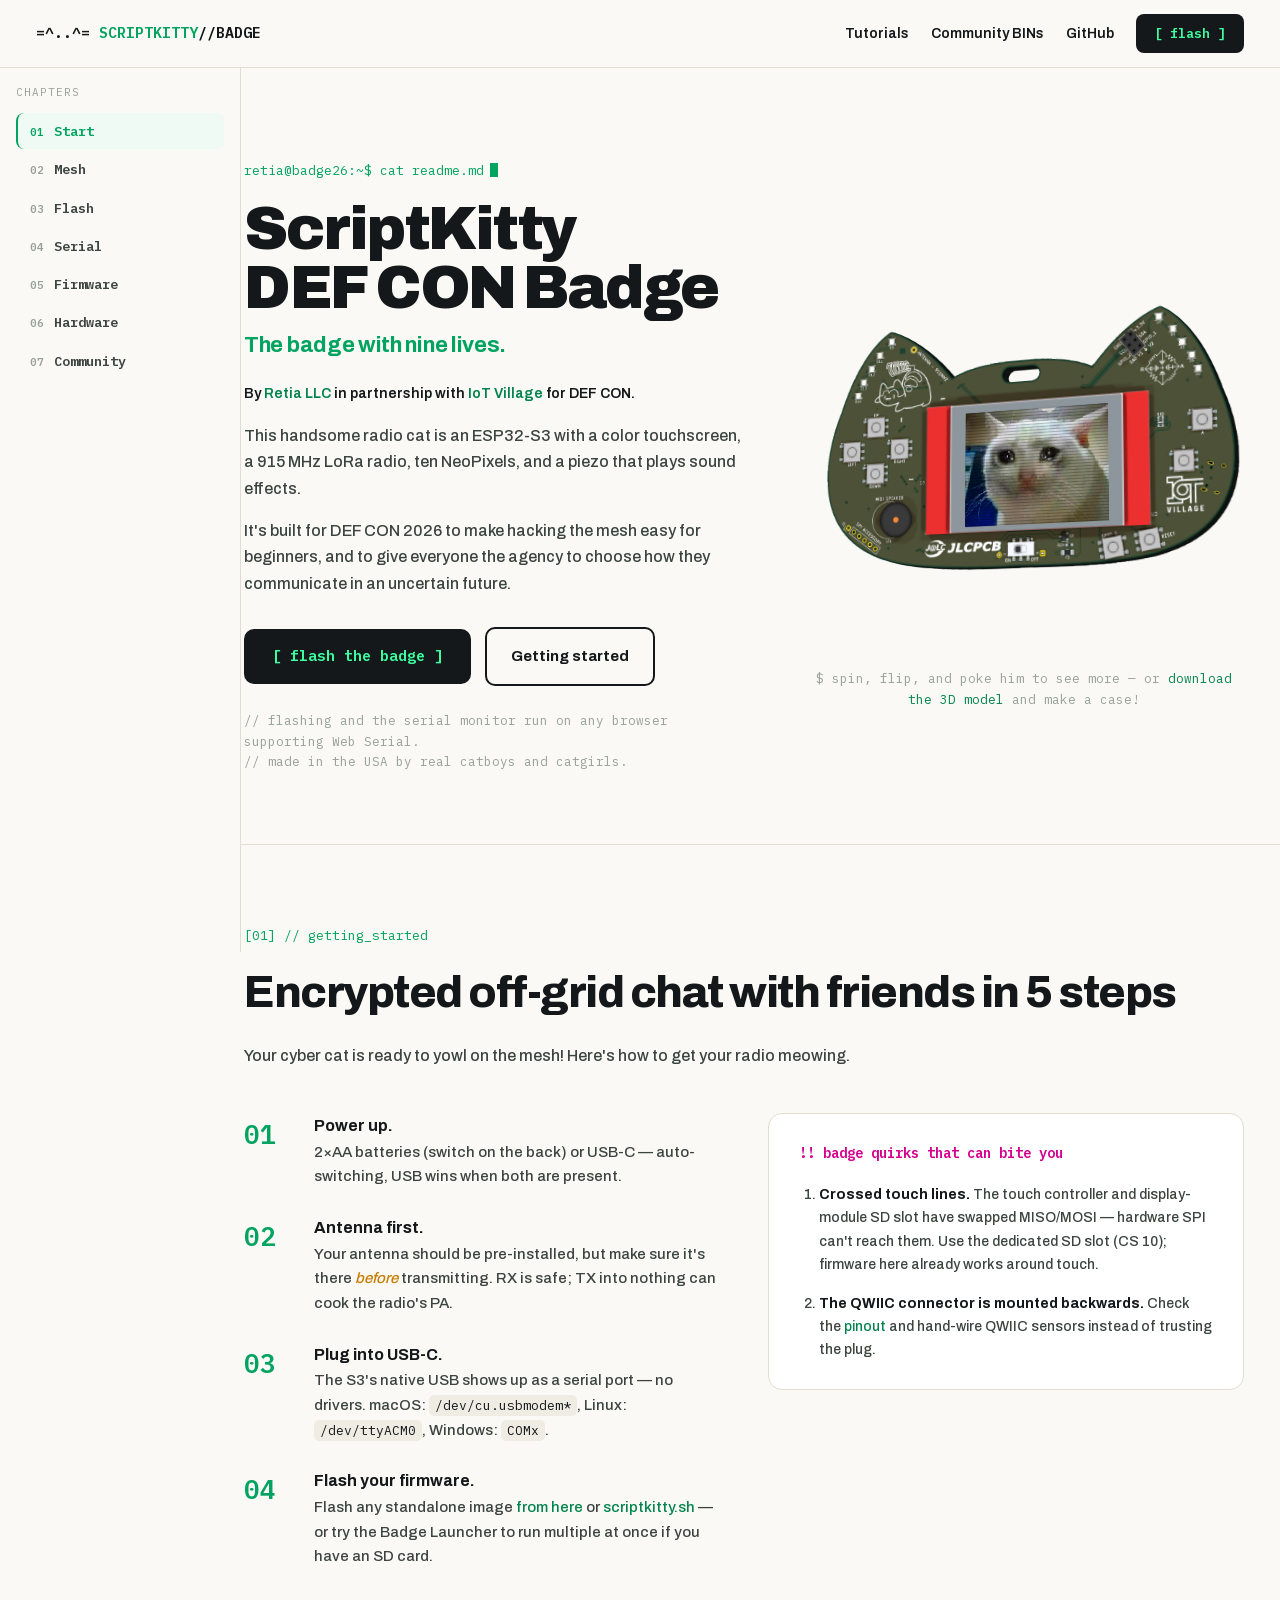
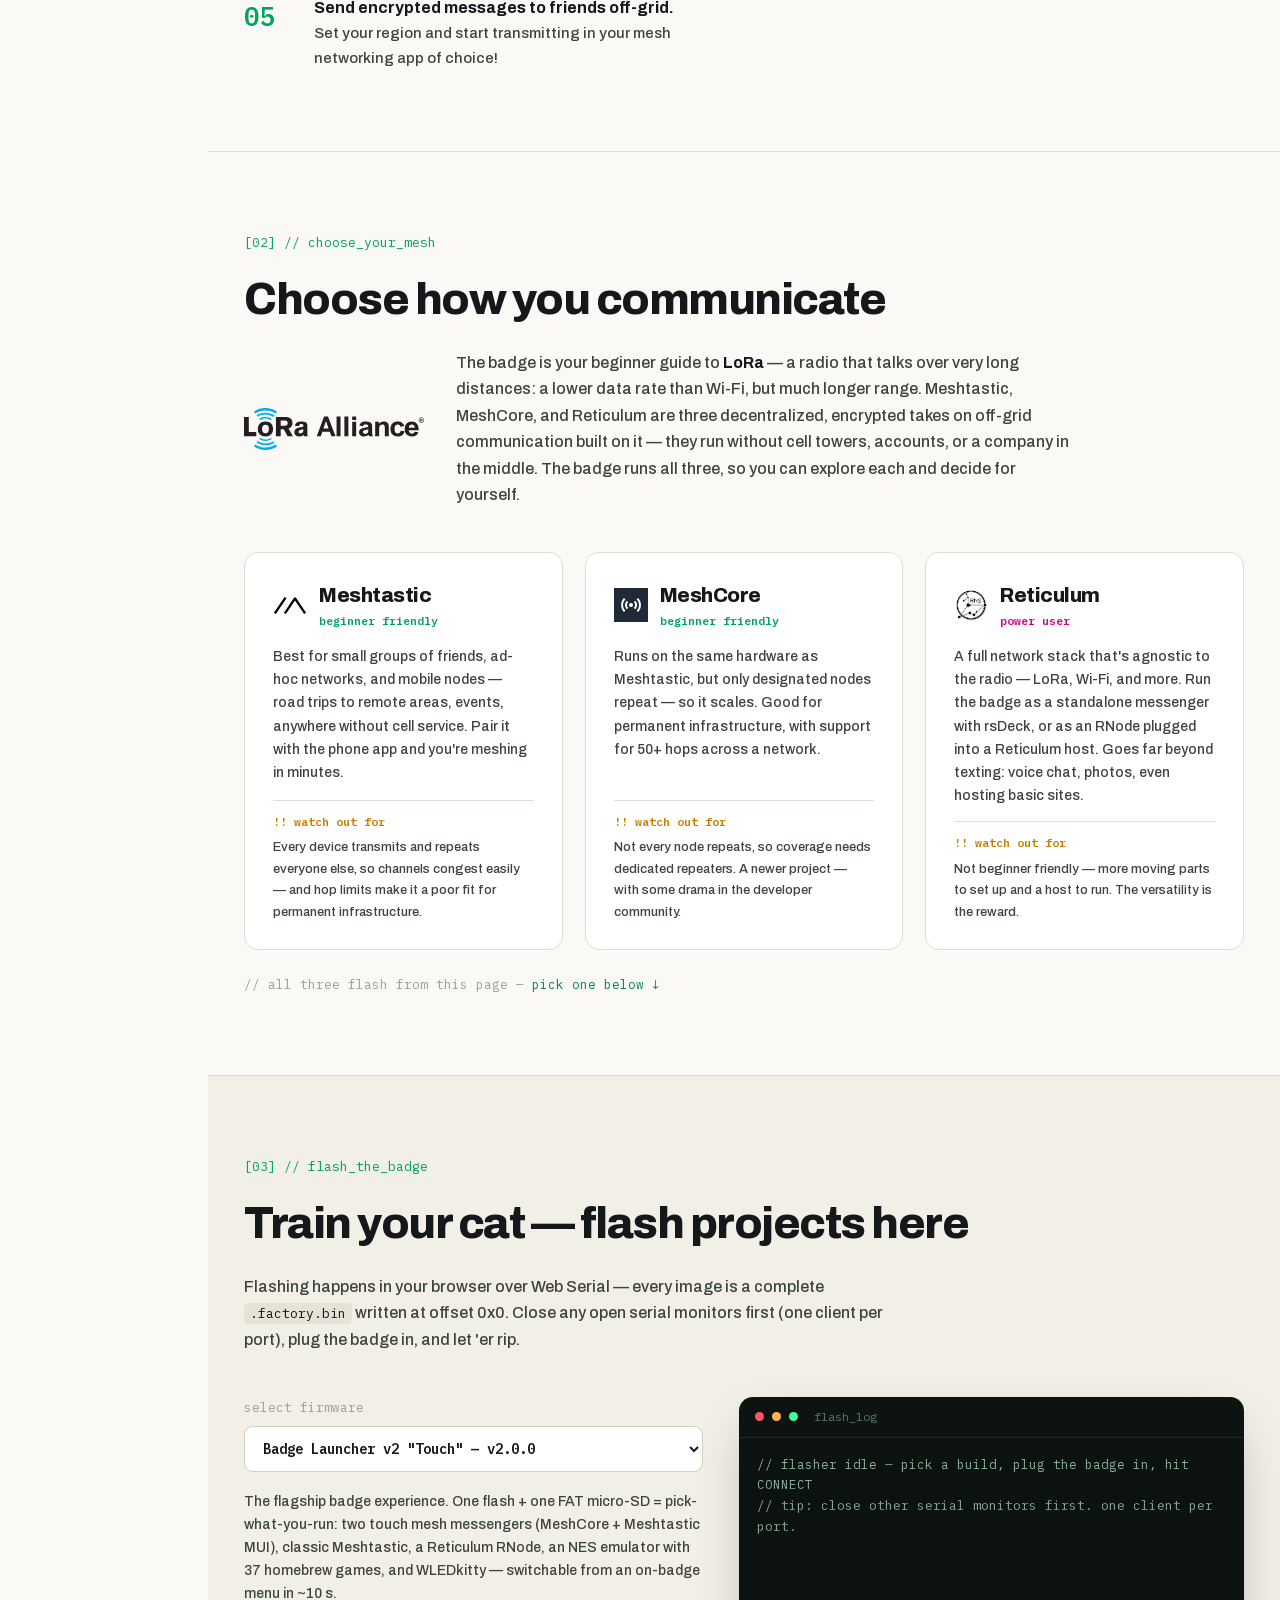
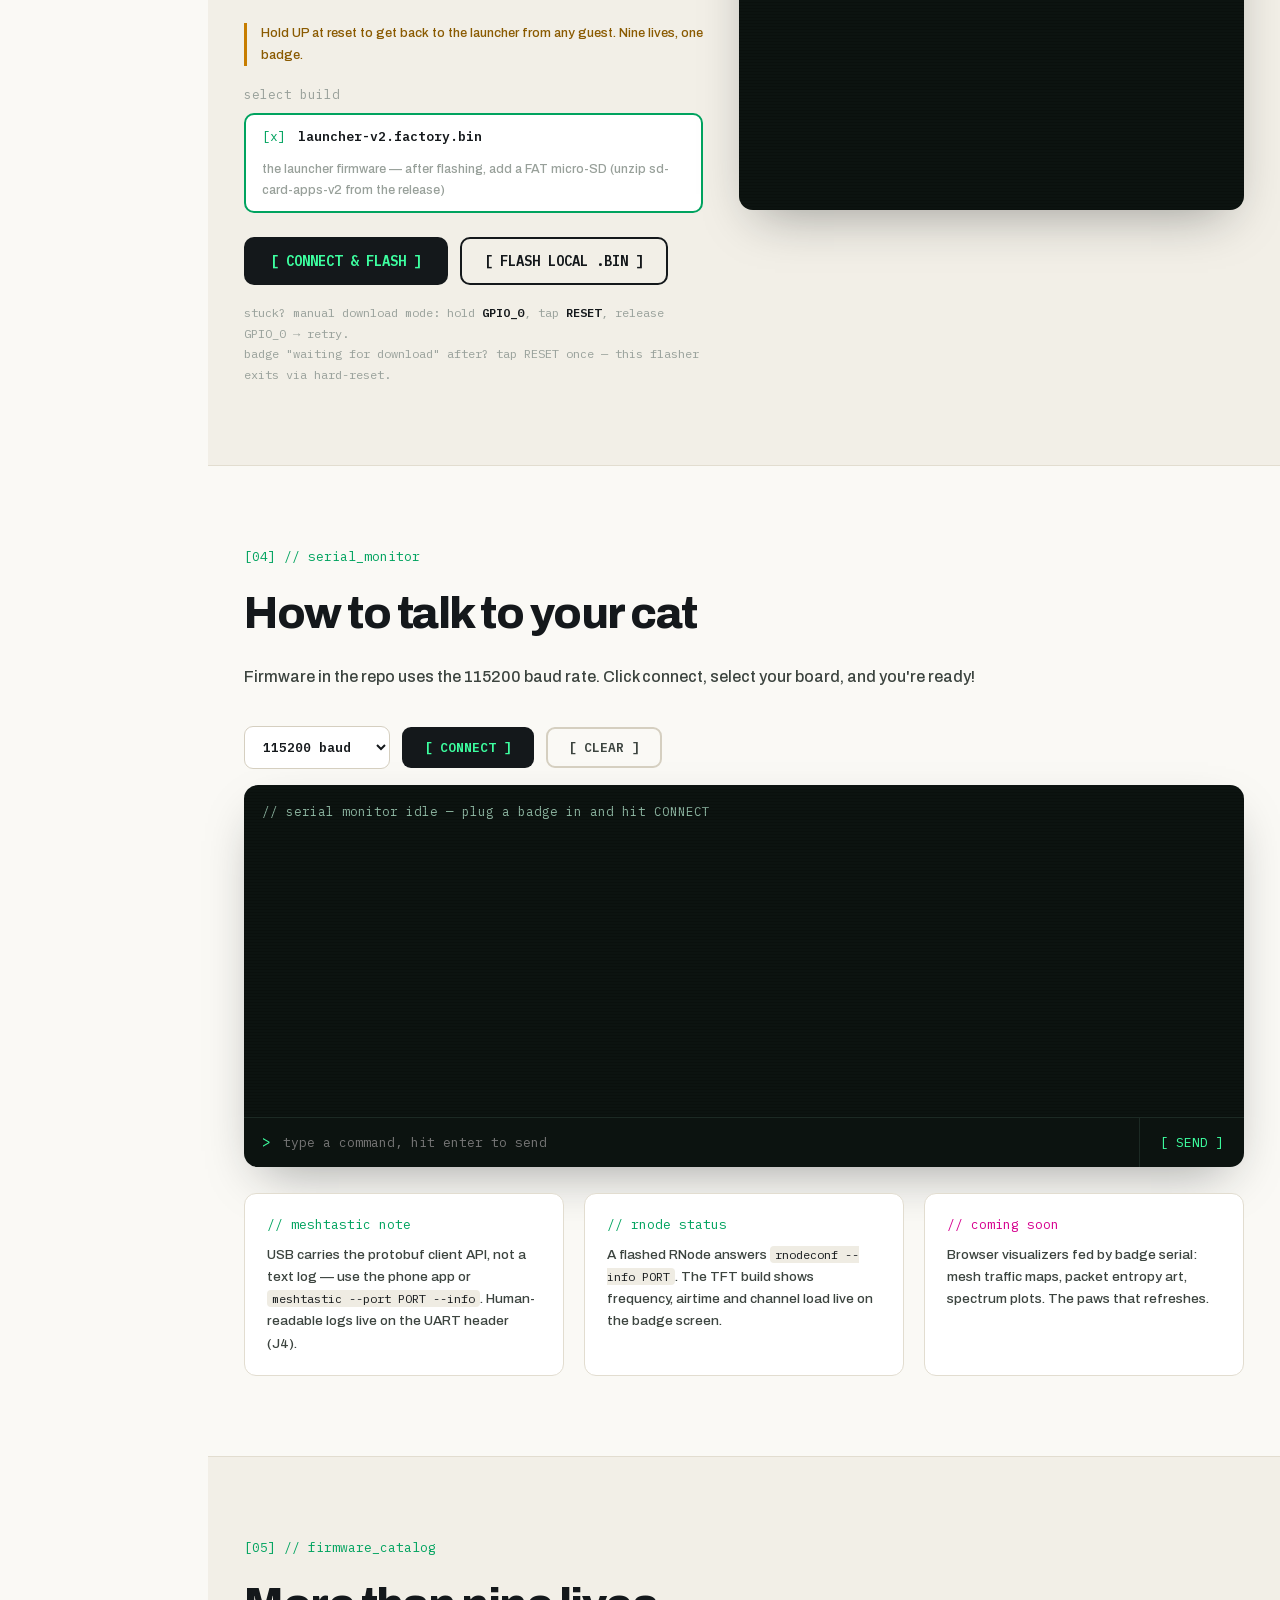
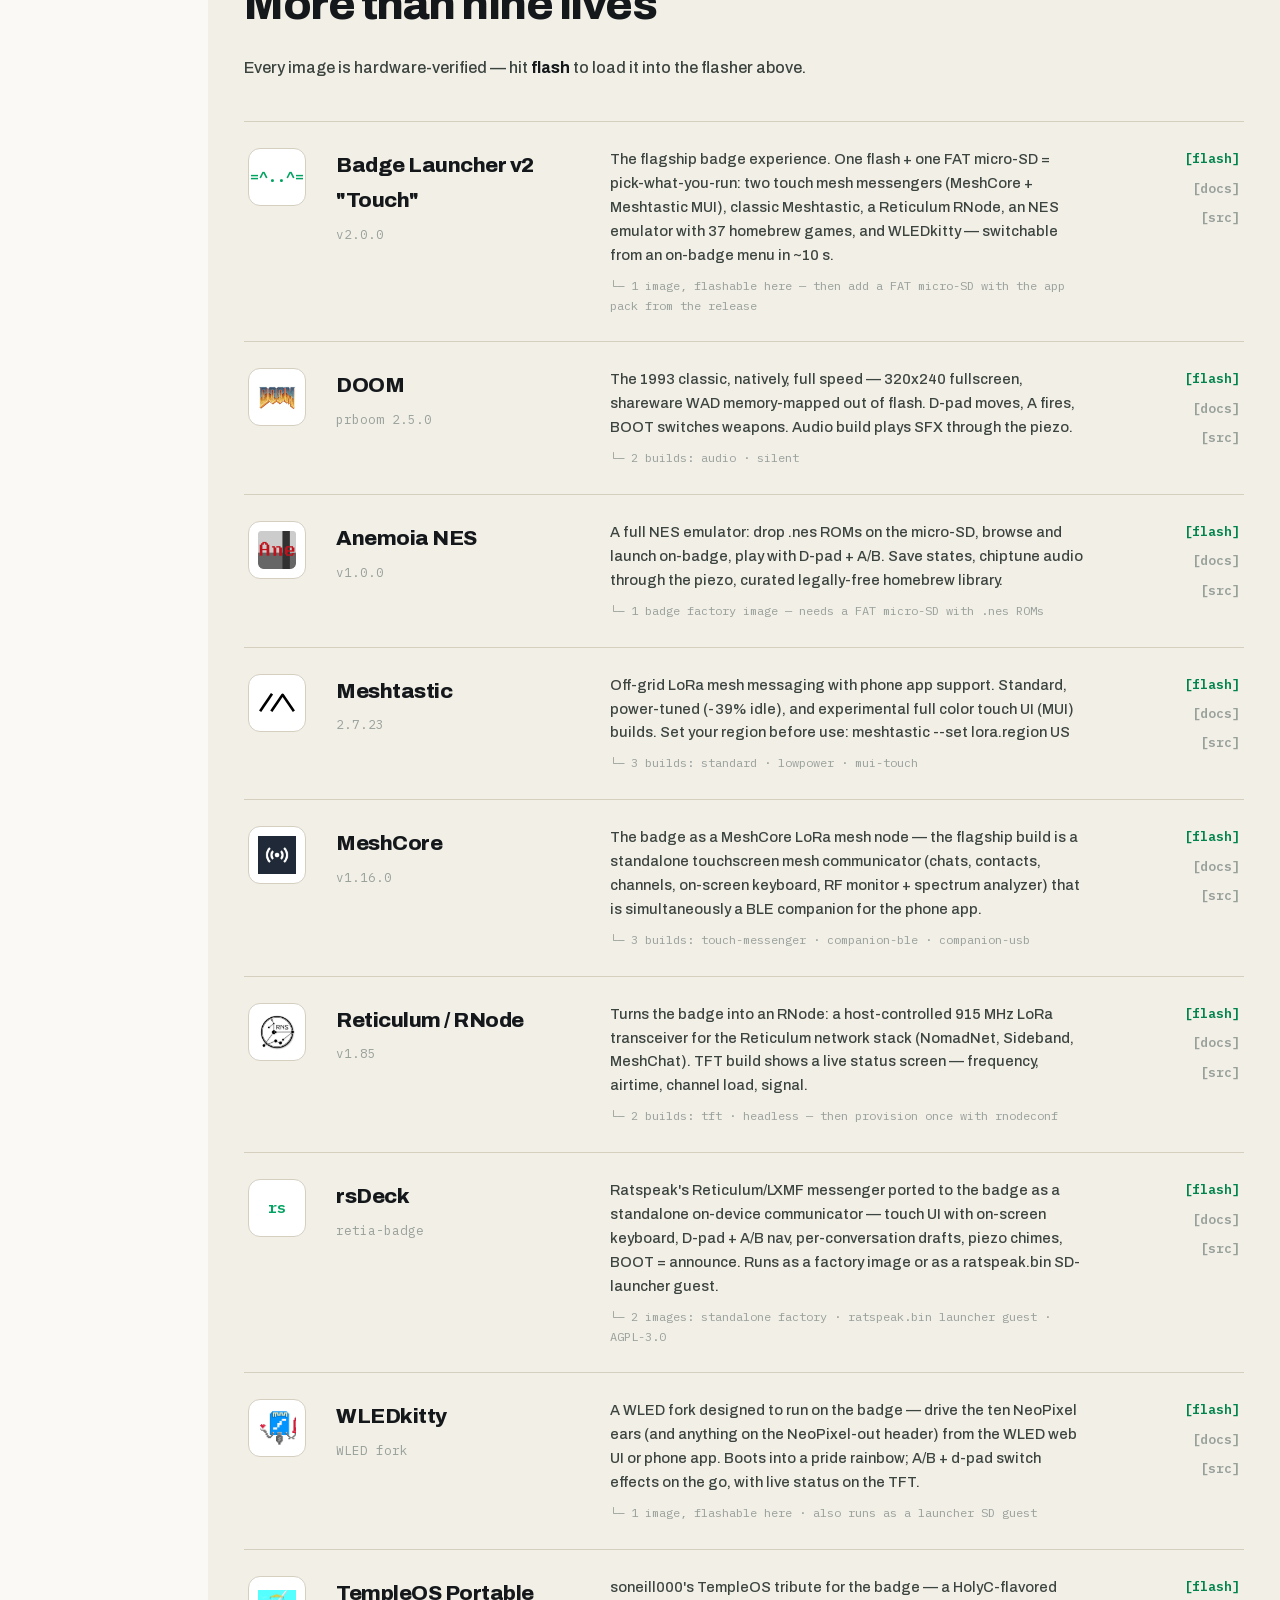
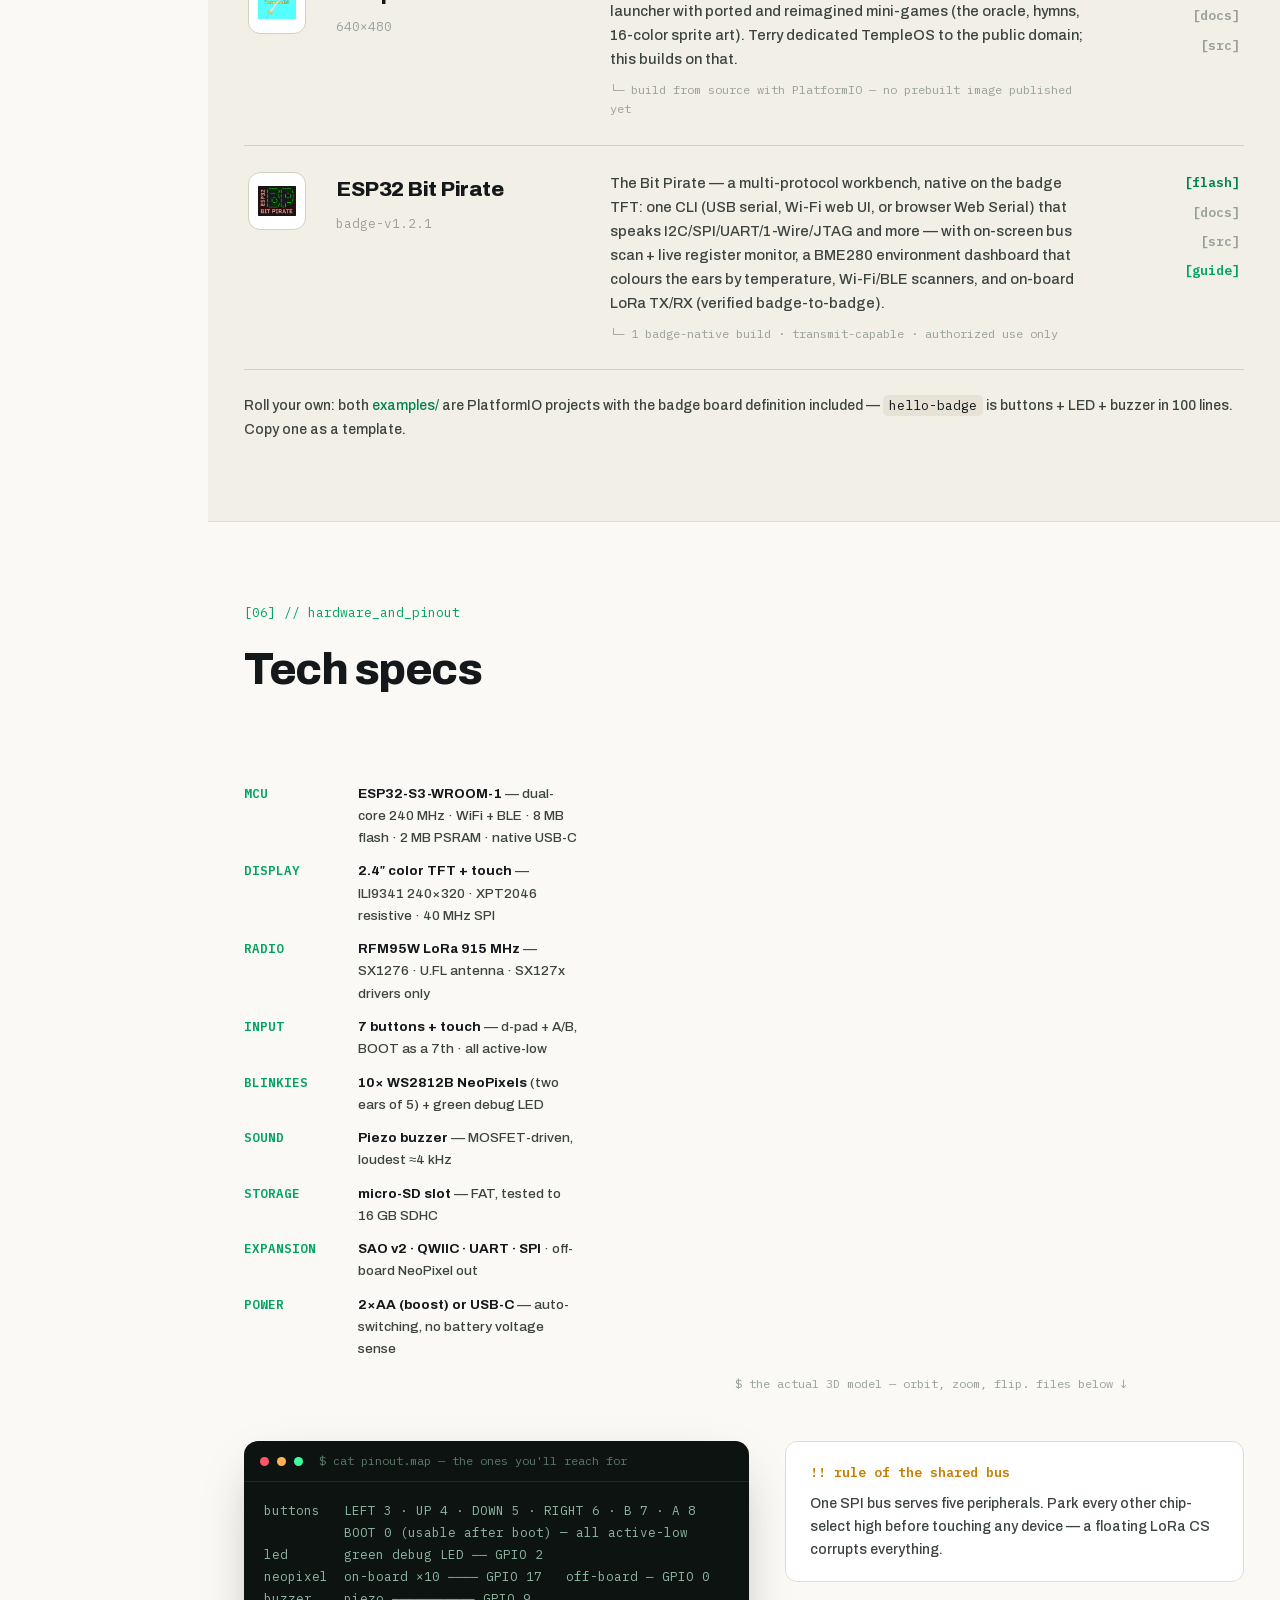
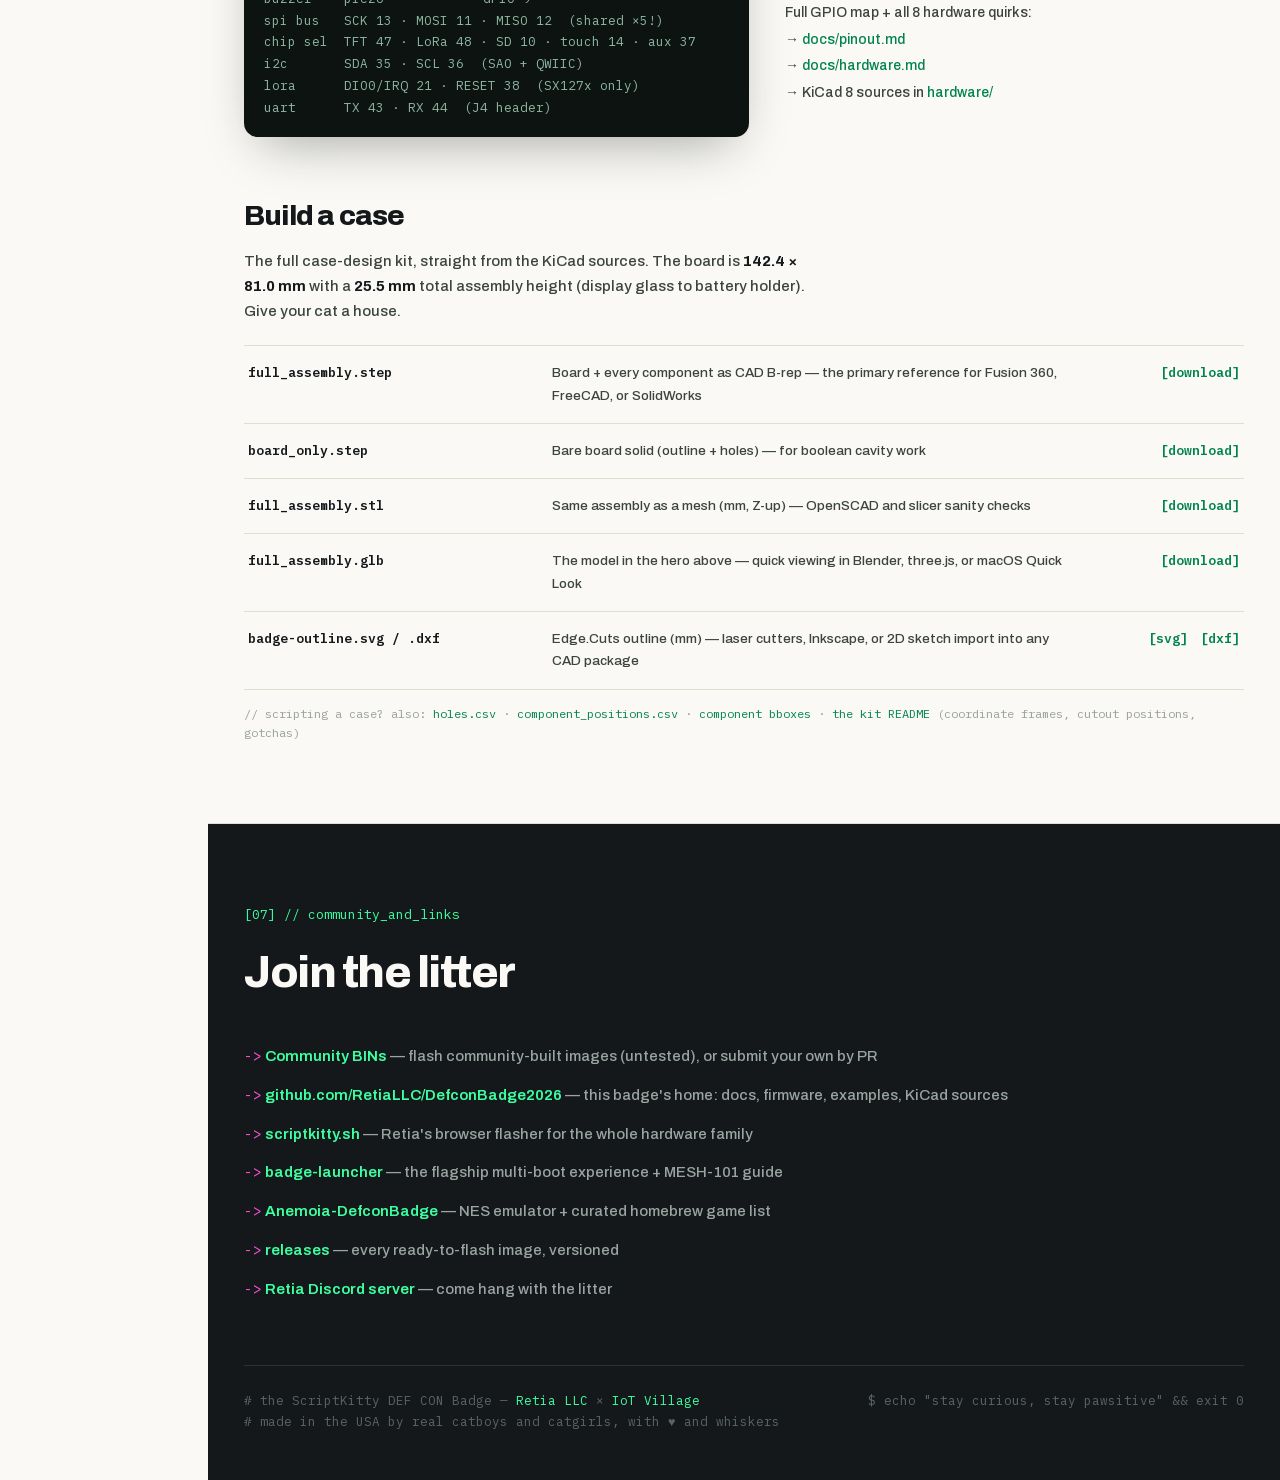
==== commit 55b56ab8: "Add Community BINs: flash untested community-submitted images - community/ page: dedicated flasher f" ====
--- a/index.html
+++ b/index.html
@@ -24,6 +24,7 @@
     <a href="#top" class="nav-word" style="font-family:'IBM Plex Mono',monospace; font-weight:600; color:#14181b; font-size:15px; text-decoration:none;">=^..^= <span style="color:#00a35f;">SCRIPTKITTY</span>//BADGE</a>
     <div style="display:flex; gap:22px; align-items:center; flex-wrap:wrap; font-size:14px; font-weight:600; margin-left:auto;">
       <a href="tutorials/" class="nav-link">Tutorials</a>
+      <a href="community/" class="nav-link">Community BINs</a>
       <a href="https://github.com/RetiaLLC/DefconBadge2026" target="_blank" rel="noopener" class="nav-link">GitHub</a>
       <a href="#flash" class="btn-dark" style="font-size:13px; padding:9px 18px; border-radius:8px;">[ flash ]</a>
     </div>
@@ -357,6 +358,7 @@
       <div style="font-family:'IBM Plex Mono',monospace; font-size:13px; color:#3dffa0; margin-bottom:10px;">[07] // community_and_links</div>
       <h2 style="margin:0 0 36px; font-size:44px; color:#faf9f5; font-weight:800; letter-spacing:-1.5px;">Join the litter</h2>
       <div style="display:grid; gap:14px; font-size:15px; color:#9aa5a0;">
+        <div><span style="color:#ff4fd8; font-family:'IBM Plex Mono',monospace;">-&gt;</span> <a href="community/" class="link-lit">Community BINs</a> — flash community-built images (untested), or submit your own by PR</div>
         <div><span style="color:#ff4fd8; font-family:'IBM Plex Mono',monospace;">-&gt;</span> <a href="https://github.com/RetiaLLC/DefconBadge2026" target="_blank" rel="noopener" class="link-lit">github.com/RetiaLLC/DefconBadge2026</a> — this badge's home: docs, firmware, examples, KiCad sources</div>
         <div><span style="color:#ff4fd8; font-family:'IBM Plex Mono',monospace;">-&gt;</span> <a href="https://scriptkitty.sh" target="_blank" rel="noopener" class="link-lit">scriptkitty.sh</a> — Retia's browser flasher for the whole hardware family</div>
         <div><span style="color:#ff4fd8; font-family:'IBM Plex Mono',monospace;">-&gt;</span> <a href="https://github.com/RetiaLLC/badge-launcher" target="_blank" rel="noopener" class="link-lit">badge-launcher</a> — the flagship multi-boot experience + MESH-101 guide</div>
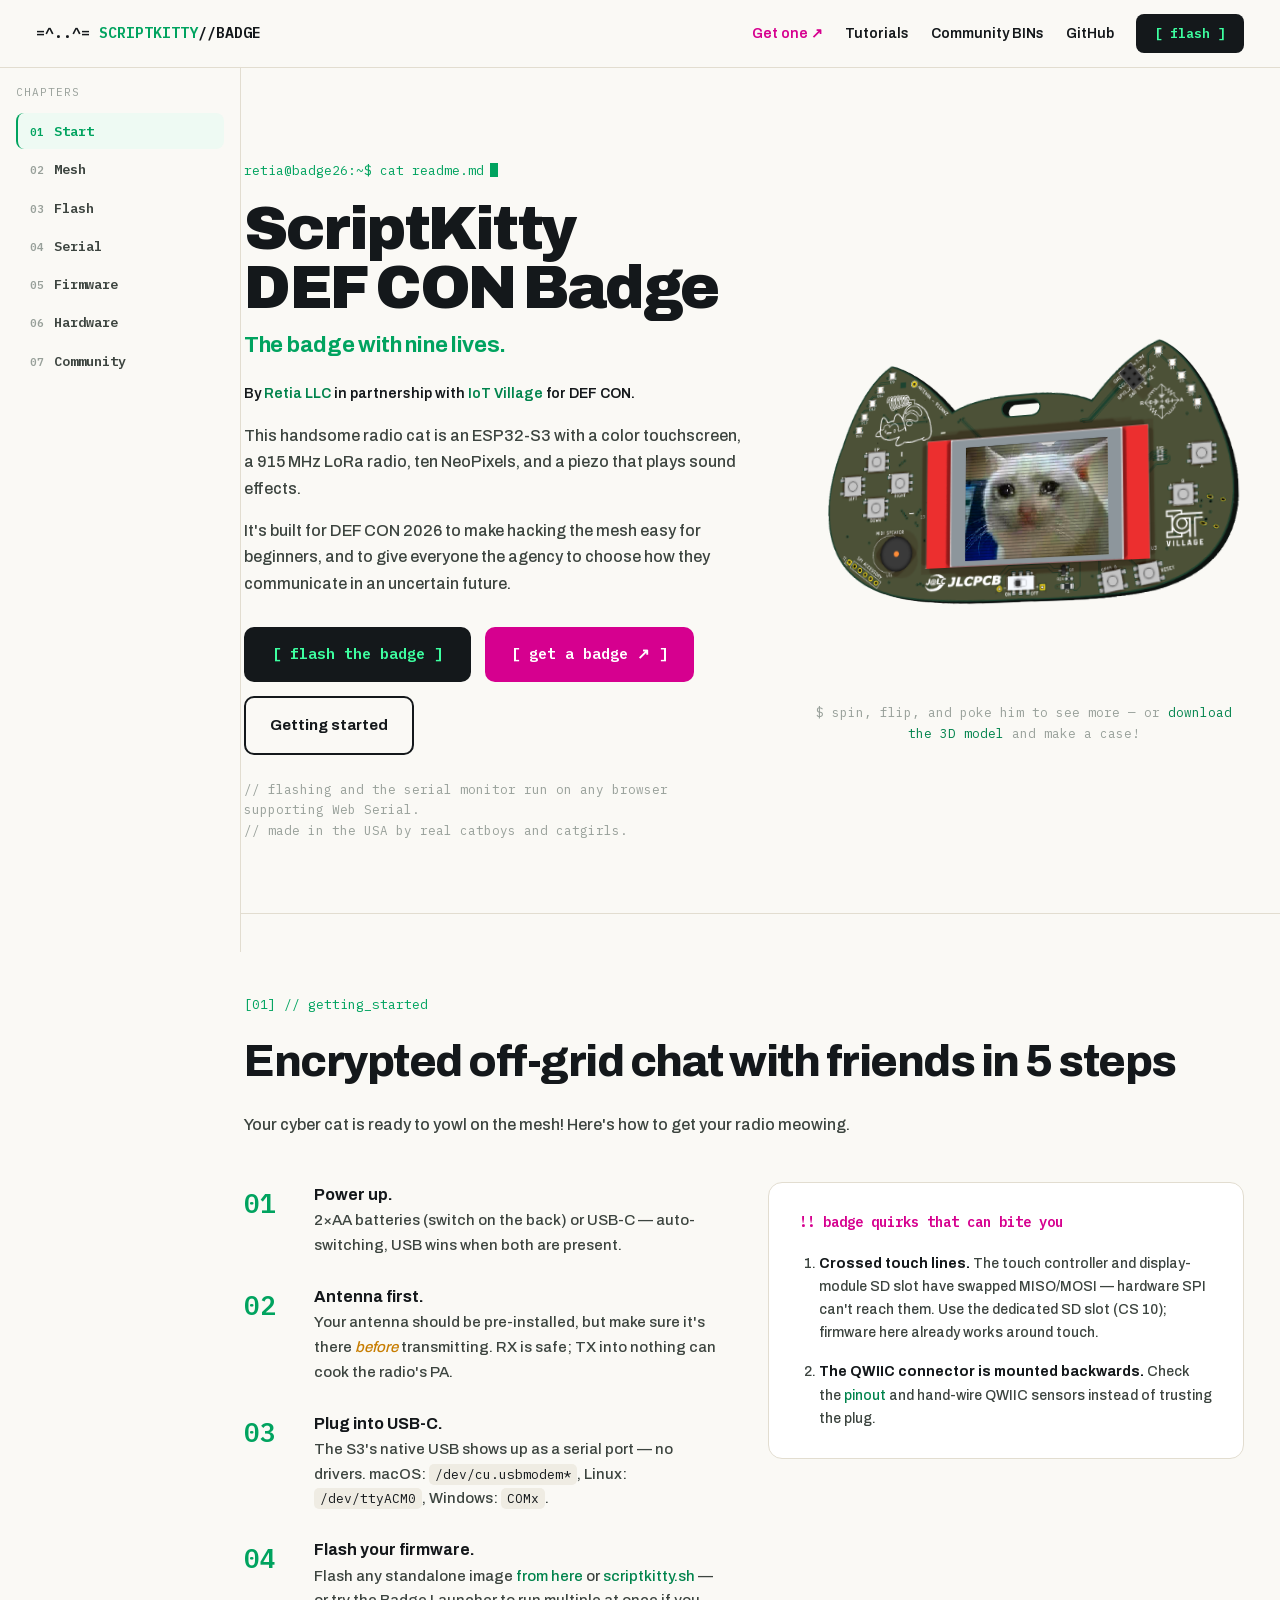
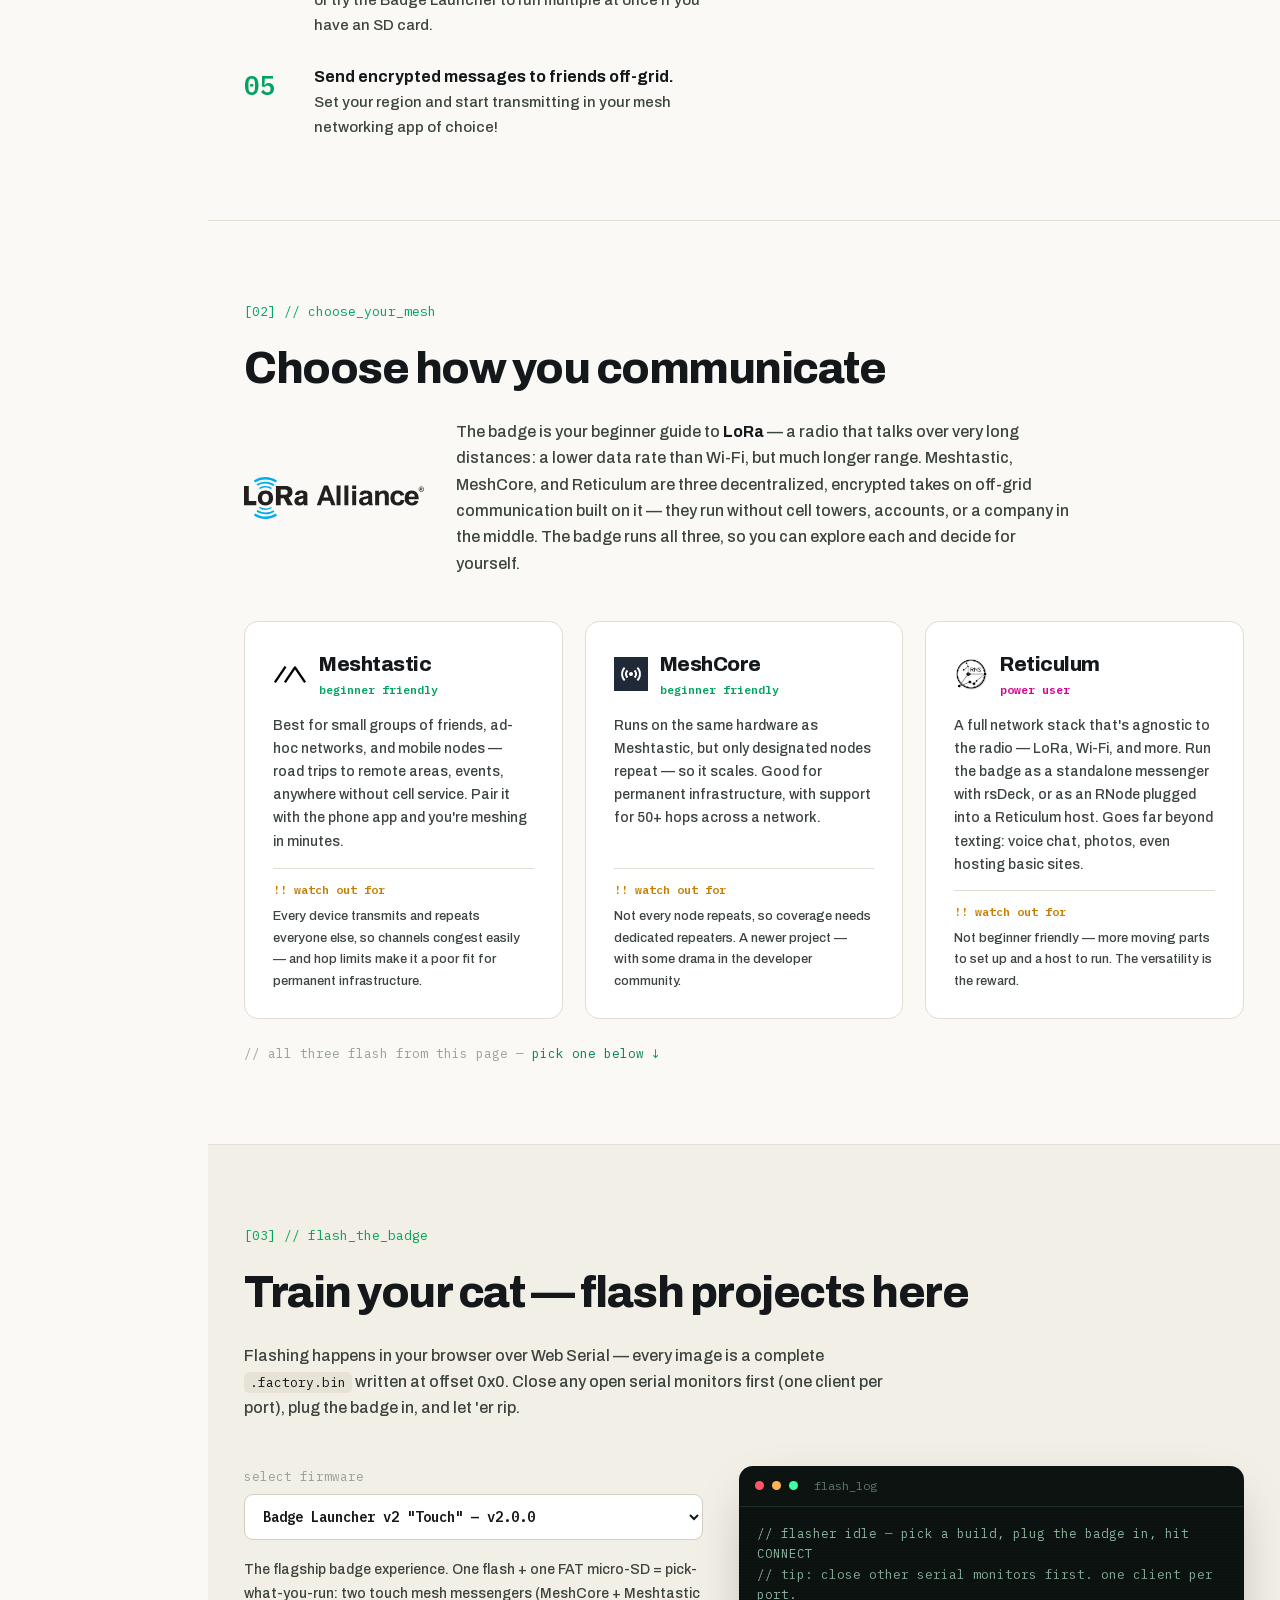
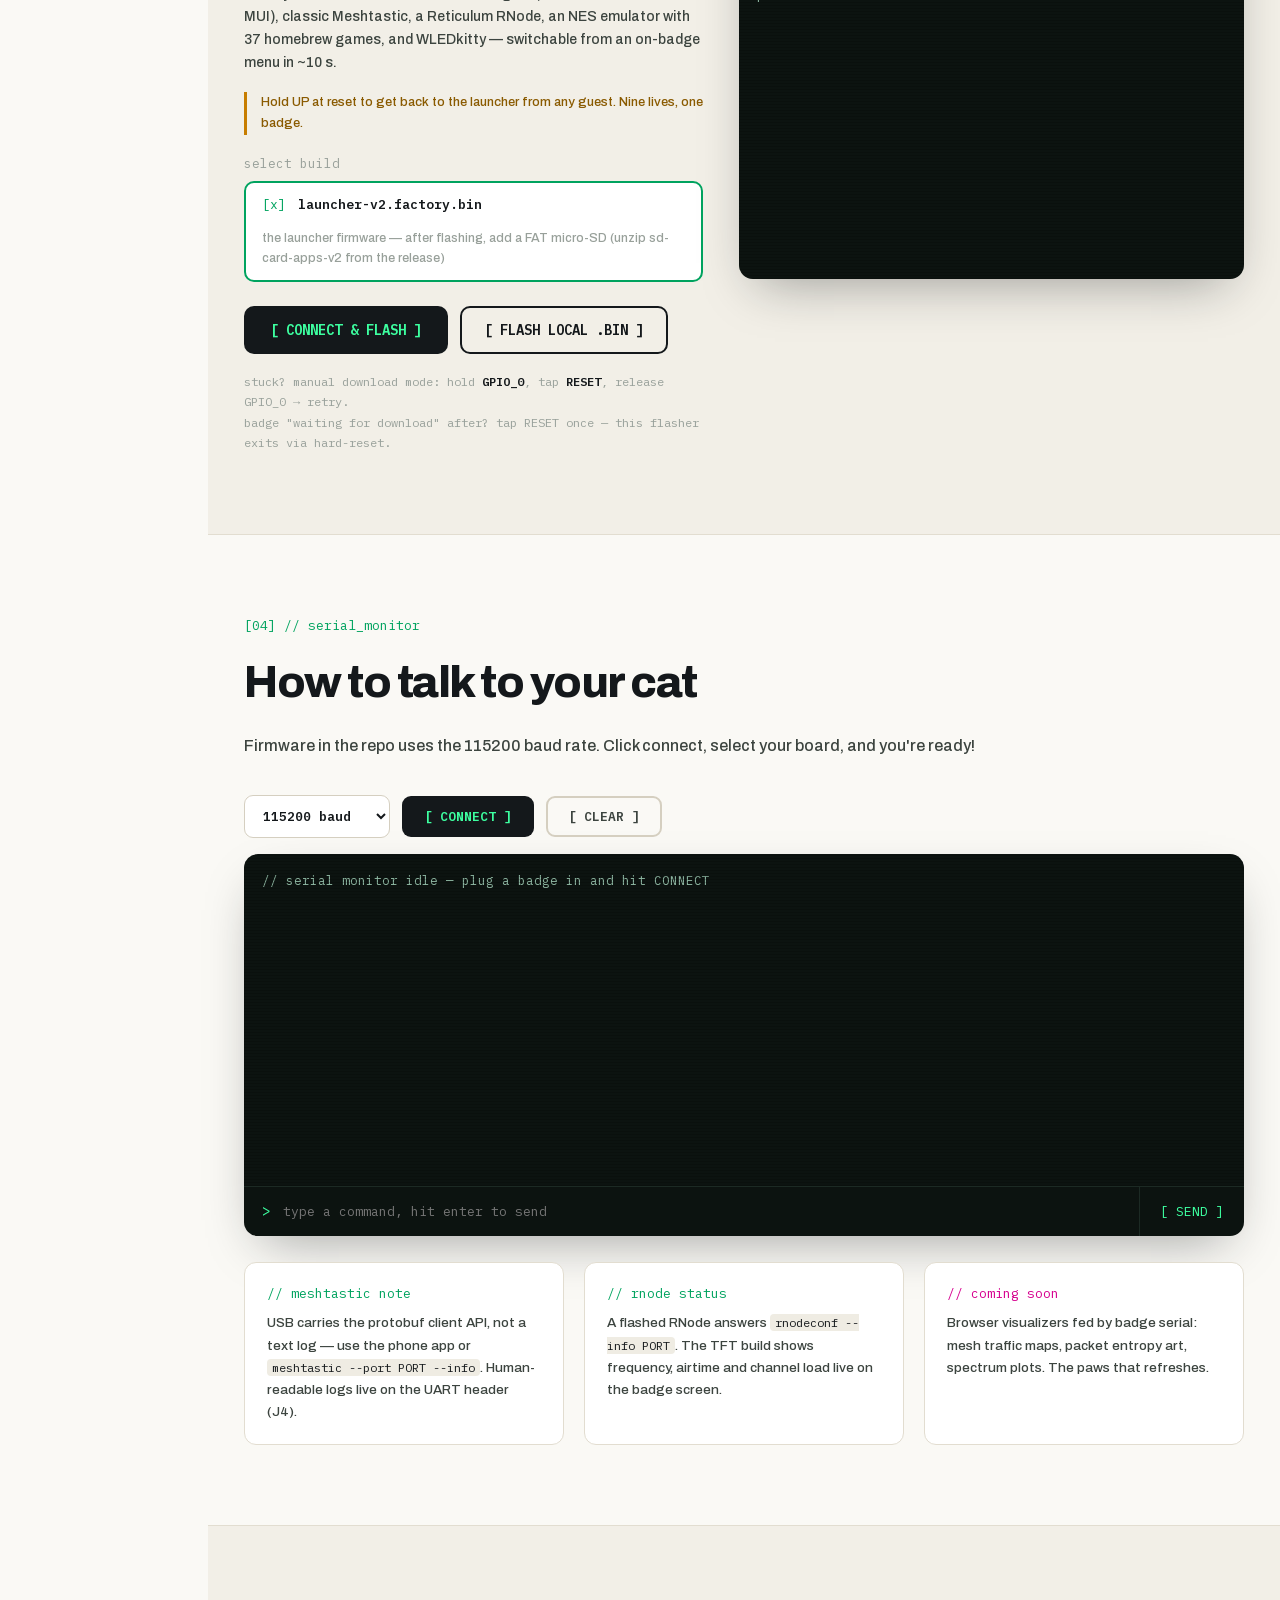
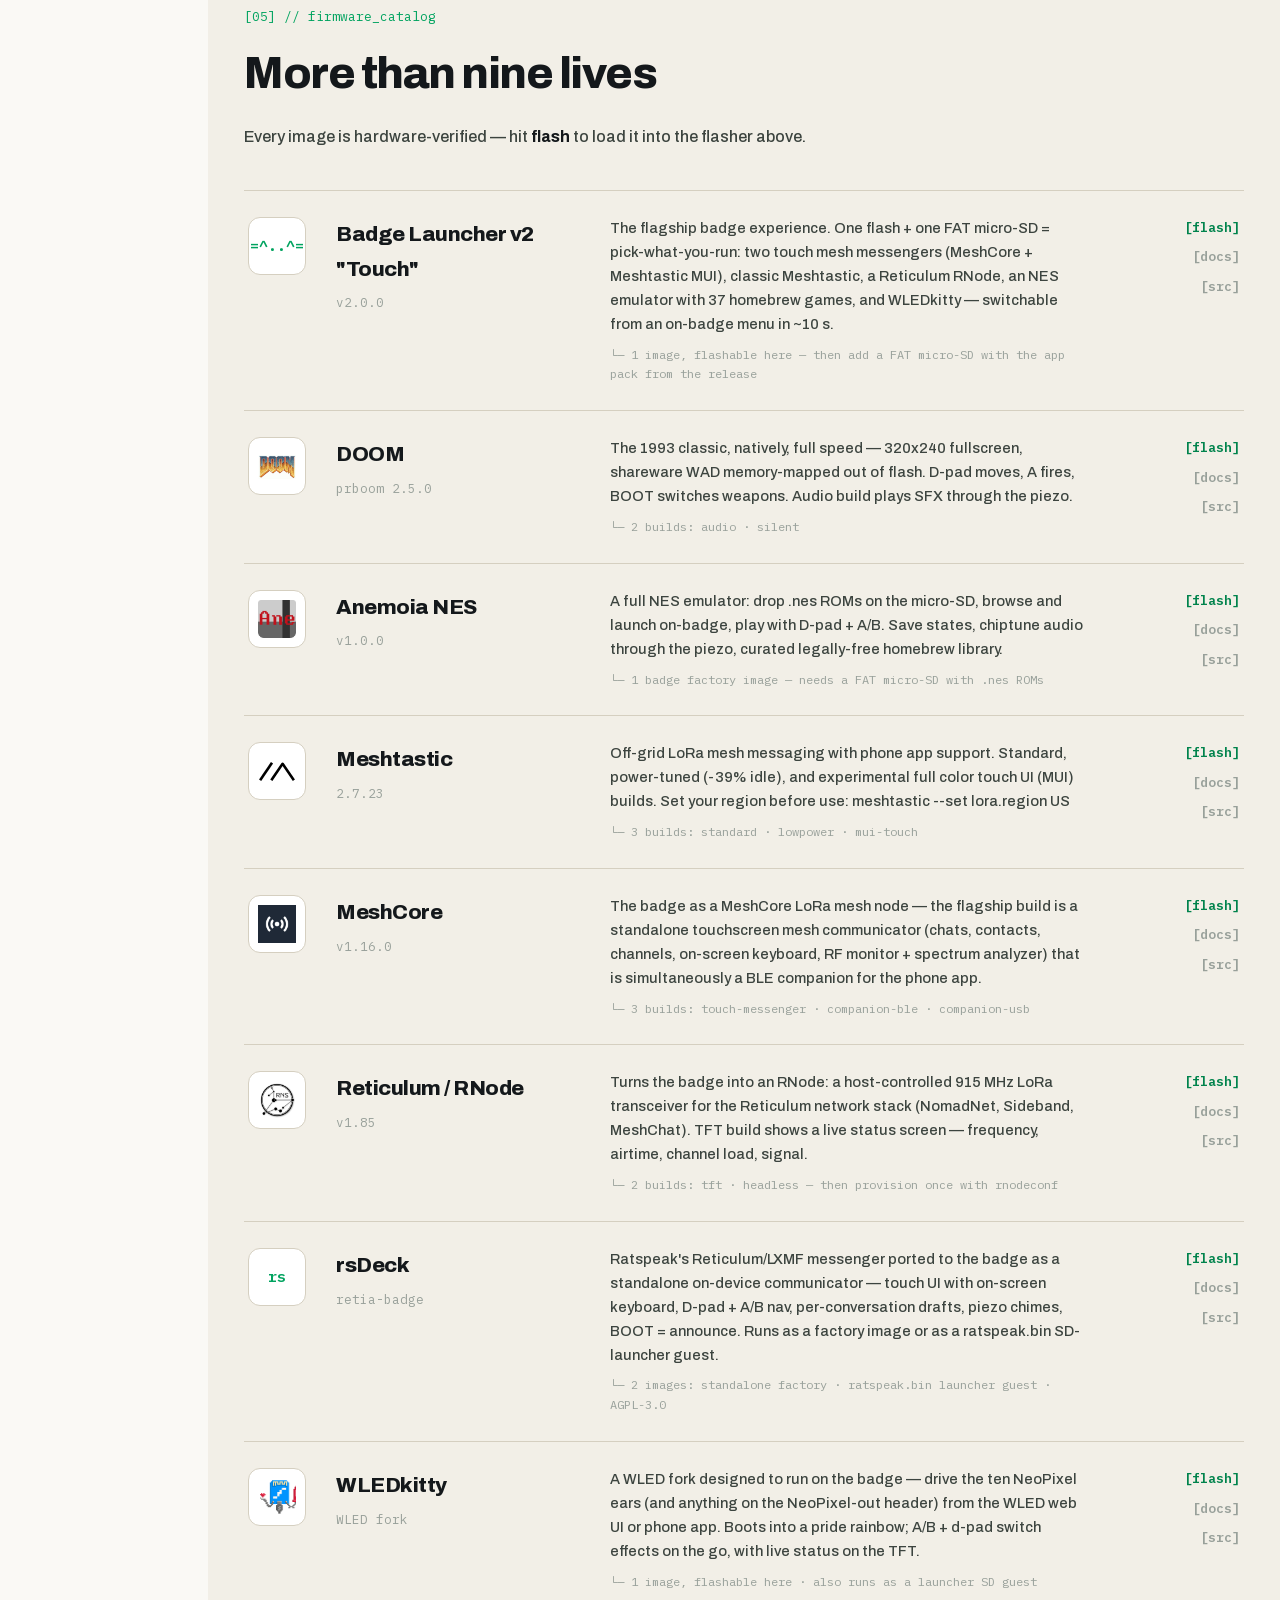
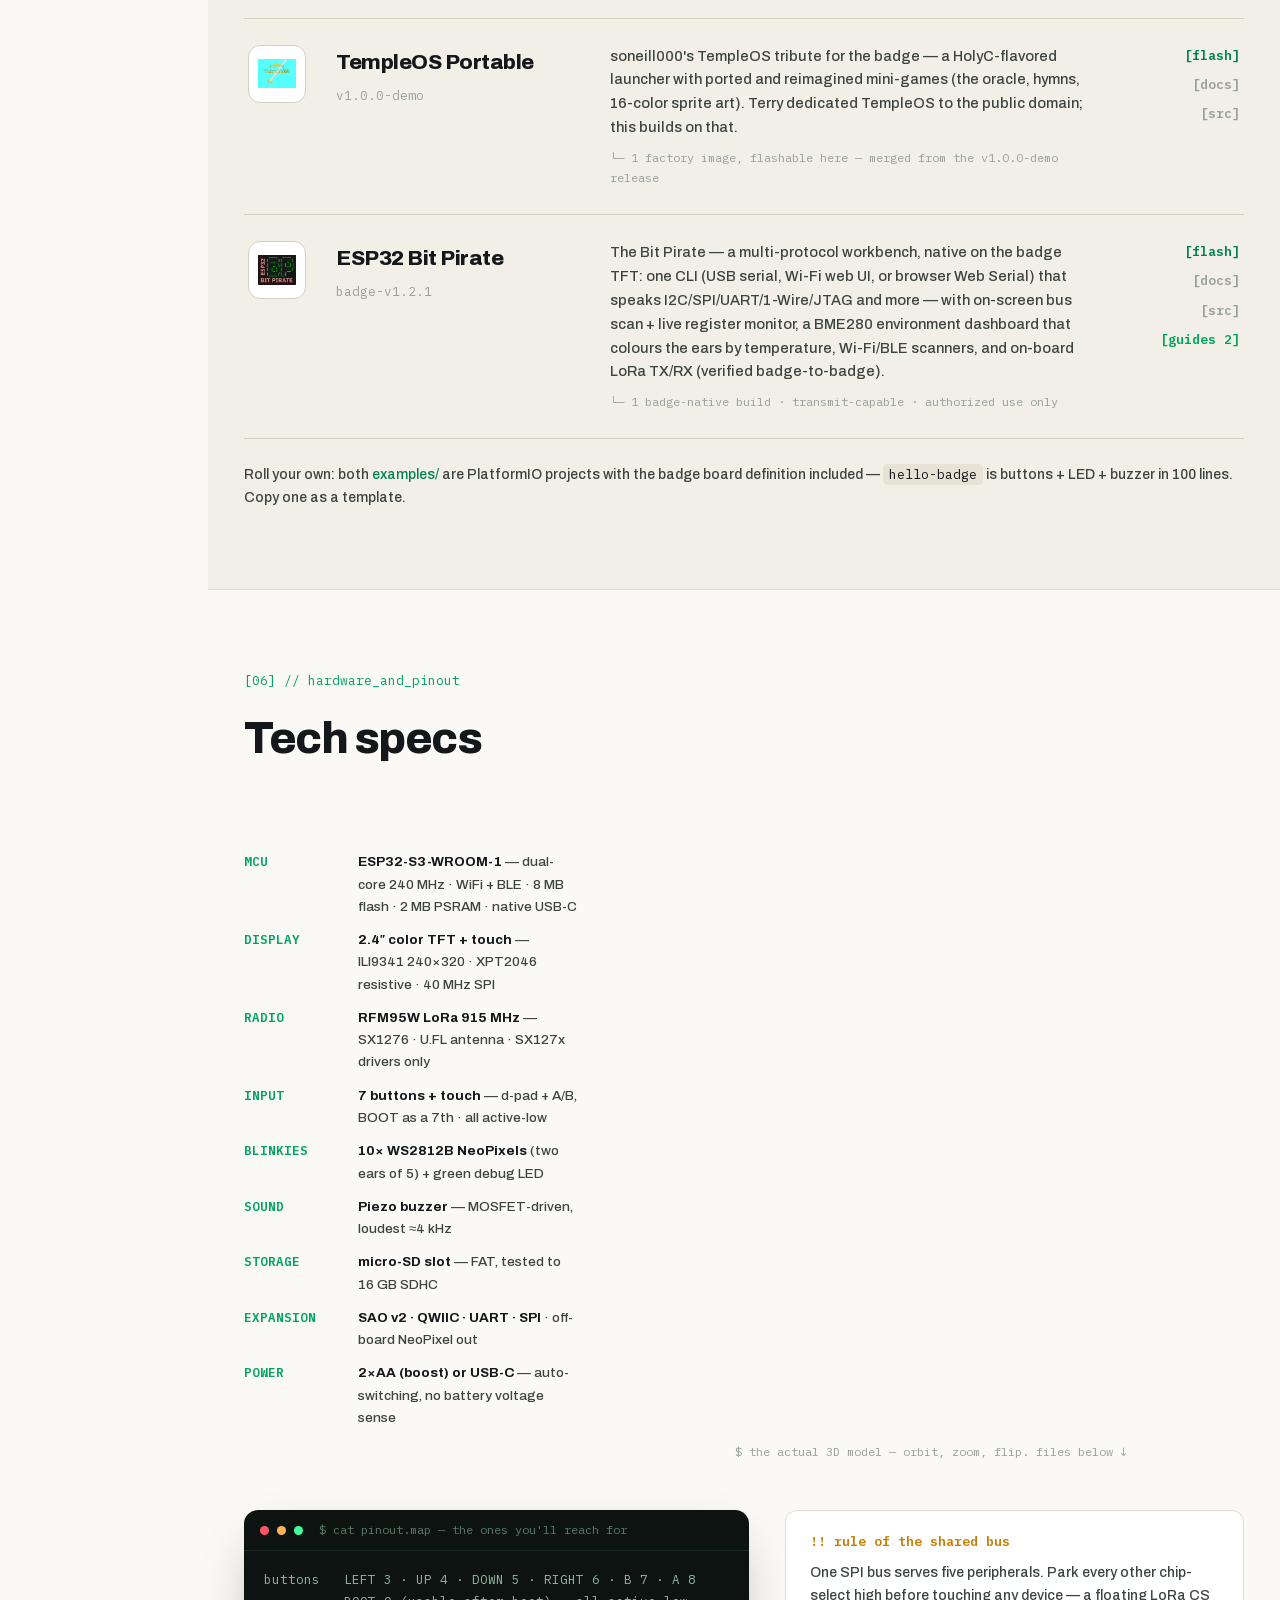
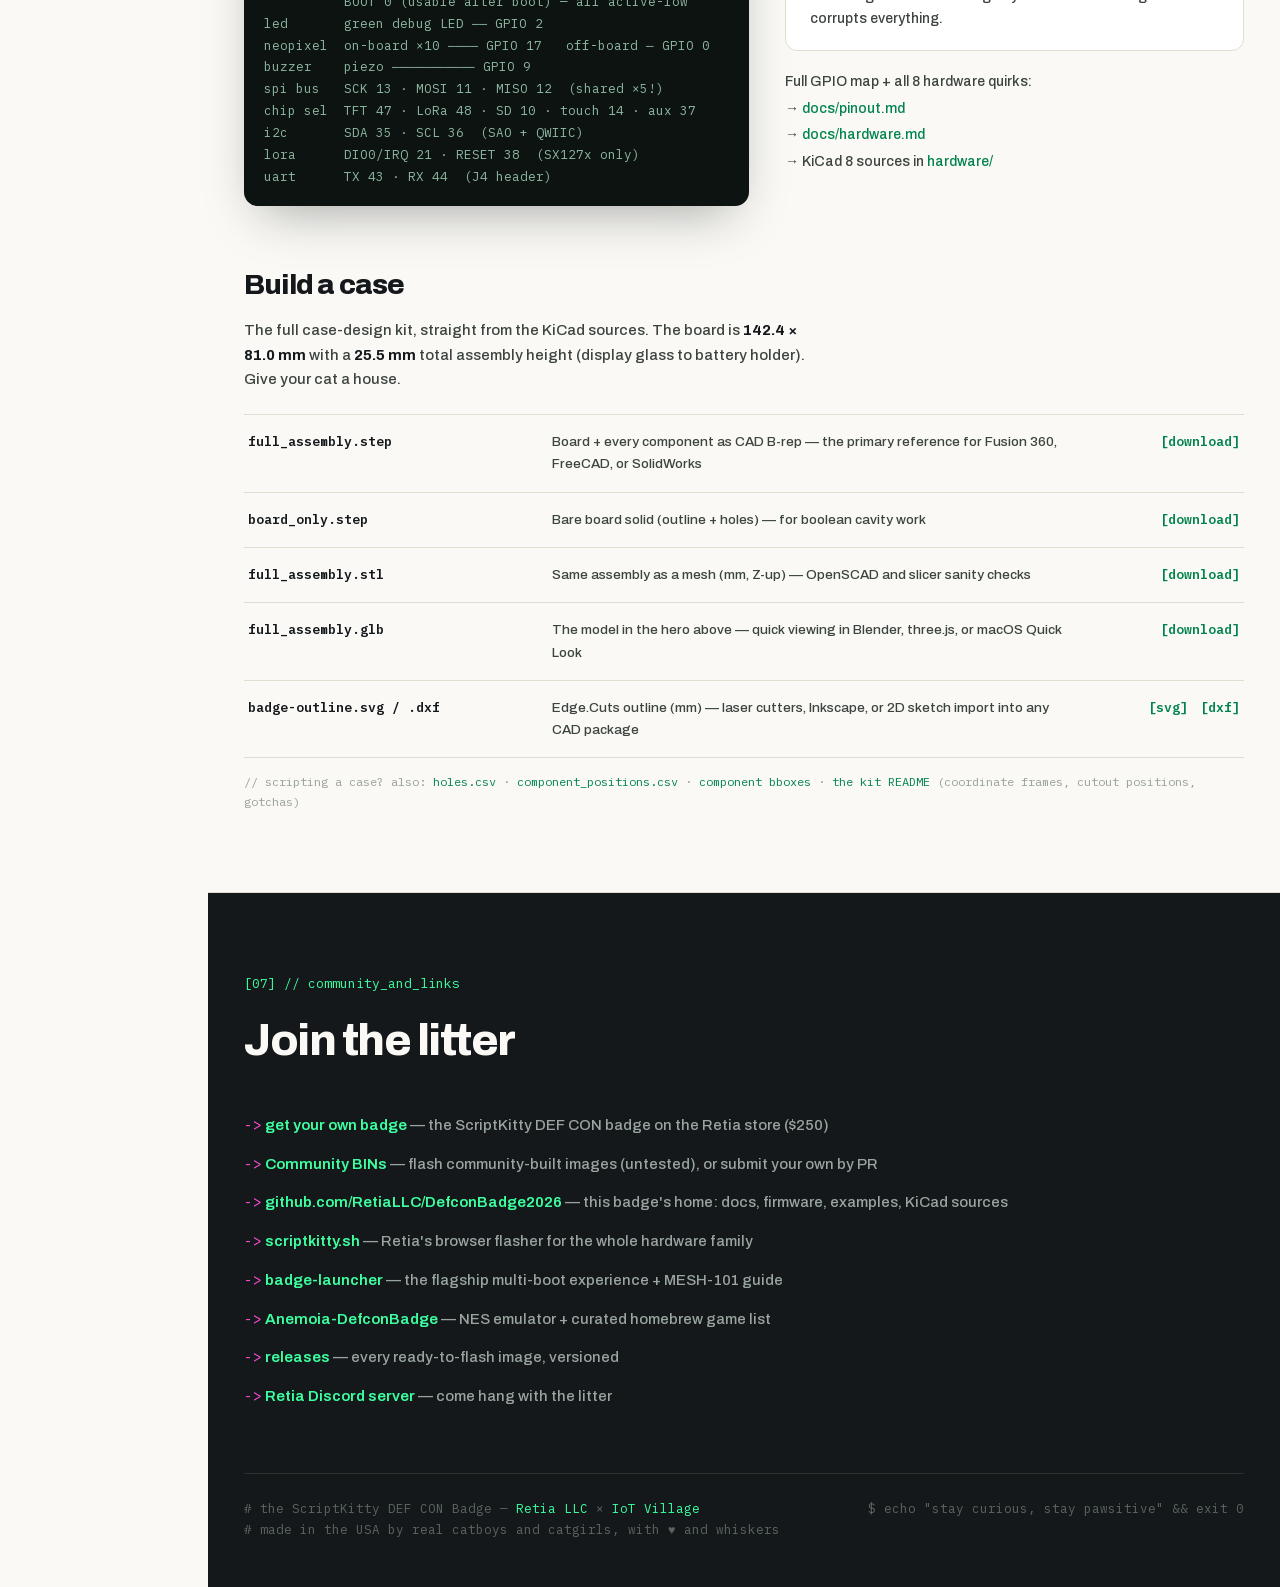
==== commit 09f35d6b: "Add 'get a badge' links to the Retia store listing Link the live Cat Badge listing (retia.io/product" ====
--- a/index.html
+++ b/index.html
@@ -23,6 +23,7 @@
   <nav style="position:sticky; top:0; z-index:50; display:flex; align-items:center; gap:20px; padding:14px 36px; background:rgba(250,249,245,0.94); backdrop-filter:blur(8px); border-bottom:1px solid #e2ddd0; flex-wrap:wrap;">
     <a href="#top" class="nav-word" style="font-family:'IBM Plex Mono',monospace; font-weight:600; color:#14181b; font-size:15px; text-decoration:none;">=^..^= <span style="color:#00a35f;">SCRIPTKITTY</span>//BADGE</a>
     <div style="display:flex; gap:22px; align-items:center; flex-wrap:wrap; font-size:14px; font-weight:600; margin-left:auto;">
+      <a href="https://retia.io/products/cat-badge" target="_blank" rel="noopener" class="nav-buy">Get one ↗</a>
       <a href="tutorials/" class="nav-link">Tutorials</a>
       <a href="community/" class="nav-link">Community BINs</a>
       <a href="https://github.com/RetiaLLC/DefconBadge2026" target="_blank" rel="noopener" class="nav-link">GitHub</a>
@@ -55,6 +56,7 @@
       <p style="margin:0 0 30px; max-width:52ch; font-size:16px;">It's built for DEF CON 2026 to make hacking the mesh easy for beginners, and to give everyone the agency to choose how they communicate in an uncertain future.</p>
       <div style="display:flex; gap:14px; flex-wrap:wrap; align-items:center;">
         <a href="#flash" class="btn-dark" style="font-size:15px; padding:15px 28px; border-radius:10px;">[ flash the badge ]</a>
+        <a href="https://retia.io/products/cat-badge" target="_blank" rel="noopener" class="btn-buy" style="font-size:15px; padding:15px 26px; border-radius:10px;">[ get a badge ↗ ]</a>
         <a href="#start" class="btn-outline" style="font-family:'Archivo',sans-serif; font-weight:700; font-size:15px; padding:15px 24px; border-radius:10px;">Getting started</a>
       </div>
       <div style="margin-top:24px; font-family:'IBM Plex Mono',monospace; font-size:12.5px; color:#98a09a;">// flashing and the serial monitor run on any browser supporting Web Serial.<br>// made in the USA by real catboys and catgirls.</div>
@@ -358,6 +360,7 @@
       <div style="font-family:'IBM Plex Mono',monospace; font-size:13px; color:#3dffa0; margin-bottom:10px;">[07] // community_and_links</div>
       <h2 style="margin:0 0 36px; font-size:44px; color:#faf9f5; font-weight:800; letter-spacing:-1.5px;">Join the litter</h2>
       <div style="display:grid; gap:14px; font-size:15px; color:#9aa5a0;">
+        <div><span style="color:#ff4fd8; font-family:'IBM Plex Mono',monospace;">-&gt;</span> <a href="https://retia.io/products/cat-badge" target="_blank" rel="noopener" class="link-lit">get your own badge</a> — the ScriptKitty DEF CON badge on the Retia store ($250)</div>
         <div><span style="color:#ff4fd8; font-family:'IBM Plex Mono',monospace;">-&gt;</span> <a href="community/" class="link-lit">Community BINs</a> — flash community-built images (untested), or submit your own by PR</div>
         <div><span style="color:#ff4fd8; font-family:'IBM Plex Mono',monospace;">-&gt;</span> <a href="https://github.com/RetiaLLC/DefconBadge2026" target="_blank" rel="noopener" class="link-lit">github.com/RetiaLLC/DefconBadge2026</a> — this badge's home: docs, firmware, examples, KiCad sources</div>
         <div><span style="color:#ff4fd8; font-family:'IBM Plex Mono',monospace;">-&gt;</span> <a href="https://scriptkitty.sh" target="_blank" rel="noopener" class="link-lit">scriptkitty.sh</a> — Retia's browser flasher for the whole hardware family</div>
--- a/styles.css
+++ b/styles.css
@@ -10,6 +10,19 @@
 .nav-link { color: #14181b; }
 .nav-link:hover { color: #00a35f; }
 .nav-word:hover { color: #00a35f; }
+.nav-buy { color: #d6008f; }
+.nav-buy:hover { color: #b0006f; }
+
+/* commerce CTA — buy the badge (retia.io storefront) */
+.btn-buy {
+  display: inline-block;
+  font-family: 'IBM Plex Mono', monospace;
+  font-weight: 600;
+  background: #d6008f;
+  color: #fff;
+  white-space: nowrap;
+}
+.btn-buy:hover { background: #b0006f; color: #fff; }
 
 /* ---- left-rail chapter nav (blog-style TOC with scrollspy) ---- */
 .chapters { font-family: 'IBM Plex Mono', monospace; }
